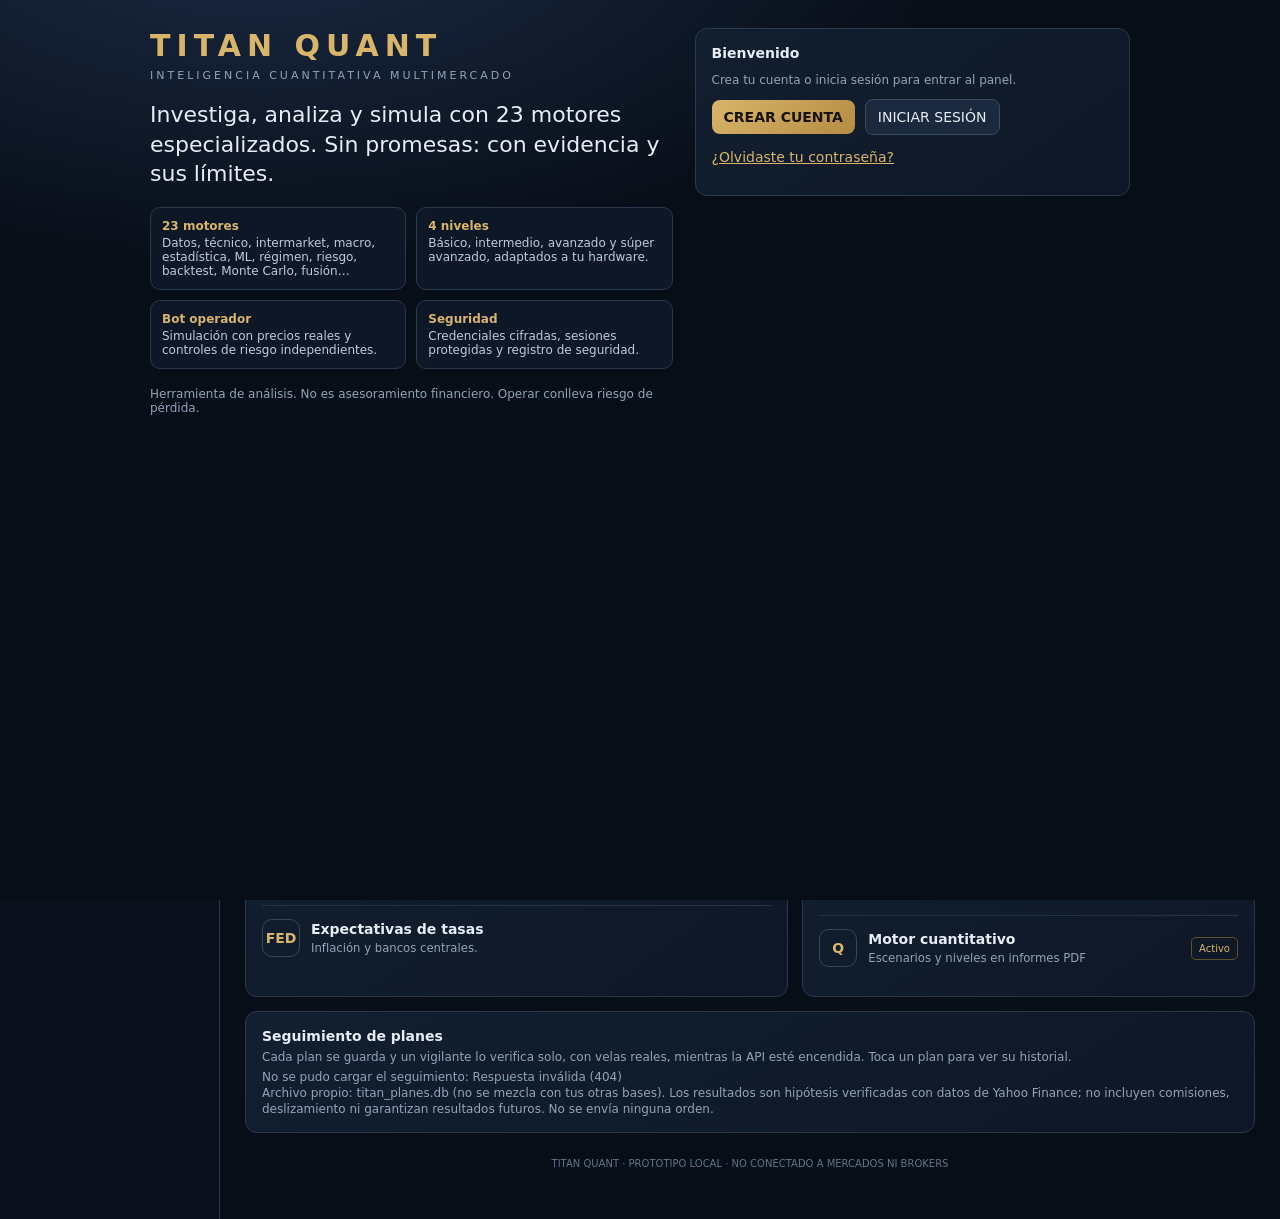
==== TITAN_QUANT/web/index.html @ 73c4fa98 "Linea base v7.2.1 sin modificar" ====
<!doctype html><html lang="es"><head><meta charset="utf-8"><meta name="viewport" content="width=device-width,initial-scale=1"><title>TITAN QUANT</title><link rel="stylesheet" href="tq.css"><script src="tq_auth.js"></script>
<style>
:root{--bg:#080e18;--p:#111d2d;--line:#29394e;--txt:#e8edf5;--muted:#94a3b8;--gold:#d8b56a;--green:#59c49a}*{box-sizing:border-box}body{margin:0;background:var(--bg);color:var(--txt);font:14px system-ui,Arial}.app{display:grid;grid-template-columns:220px 1fr;min-height:100vh}.side{padding:20px 14px;background:#0a111d;border-right:1px solid var(--line)}.brand{font-size:16px;font-weight:800;letter-spacing:2px;color:var(--gold);padding:12px 8px 25px}.nav button{width:100%;text-align:left;padding:11px;margin:3px 0;border-radius:8px;border:1px solid transparent;background:none;color:var(--muted);cursor:pointer}.nav button.active,.nav button:hover{background:#19273a;border-color:#35455a;color:var(--gold)}.top{height:62px;border-bottom:1px solid var(--line);display:flex;align-items:center;justify-content:space-between;padding:0 24px;gap:10px}.muted{color:var(--muted);font-size:12px}.pill{color:var(--gold);border:1px solid #62502e;padding:6px 8px;border-radius:6px;font-size:10px}.content{padding:25px;max-width:1300px;width:100%;margin:auto}.view{display:none}.view.active{display:block}.head{margin-bottom:20px}.eyebrow{color:var(--gold);font-size:10px;letter-spacing:2px;text-transform:uppercase}.head h1{font-size:27px;margin:6px 0}.grid{display:grid;gap:14px}.four{grid-template-columns:repeat(4,1fr)}.two{grid-template-columns:1.2fr 1fr}.card{background:linear-gradient(145deg,#121f30,#0e1725);border:1px solid var(--line);border-radius:12px;padding:16px;min-width:0}.card small{color:var(--muted)}.big{font-size:24px;font-weight:750;margin:9px 0}.up{color:var(--green)}.row{display:flex;align-items:center;gap:11px;padding:13px 0;border-bottom:1px solid #243348}.row:last-child{border:0}.icon{width:38px;height:38px;border:1px solid #35475f;border-radius:10px;display:grid;place-items:center;color:var(--gold);font-weight:800;flex-shrink:0}.grow{flex:1;min-width:0}.grow b{display:block}.grow small{display:block;margin-top:4px}.btn,select,input,textarea{font:inherit;border-radius:8px}.btn{background:#1a293d;color:var(--txt);border:1px solid #394b62;padding:9px 12px;cursor:pointer}.primary{background:linear-gradient(135deg,#d8b56a,#b48c43);color:#17130a;border:0;font-weight:750}.field{display:block;width:100%;padding:11px;background:#0a1421;color:var(--txt);border:1px solid #33445a;margin-top:7px}.formrow{margin:0 0 14px}.label{display:block;color:#c0cada;font-size:12px}.hint,.result{background:#0a1421;border:1px solid #394052;padding:12px;border-radius:9px;color:#b6c2d2;margin-top:14px;font-size:12px;overflow-wrap:anywhere}.result{white-space:pre-wrap}.tag{font-size:10px;color:var(--gold);border:1px solid #62502e;padding:5px 7px;border-radius:5px}.chart{width:100%;height:210px}.mobile{display:none;background:#101d2c;color:white;border:1px solid var(--line);padding:8px;max-width:135px}.footer{text-align:center;color:#63738a;font-size:10px;padding:25px 0}
@media(max-width:850px){.four{grid-template-columns:repeat(2,1fr)}.two{grid-template-columns:1fr}.content{padding:20px 15px}}
@media(max-width:620px){.app{display:block}.side{display:none}.top{padding:0 9px;height:58px;gap:6px}.mobile{display:block;min-width:0;flex:1;font-size:11px}.top .pill{display:none}.content{padding:18px 11px}.head h1{font-size:23px}.card{padding:13px}.big{font-size:20px}.btn{font-size:12px;padding:9px}.chart{height:180px}}
</style></head><body><div class="app"><aside class="side"><div class="brand">◈ TITAN QUANT<br><small style="letter-spacing:1px;font-weight:400">INTELLIGENCE SYSTEM</small></div><nav class="nav">
<button class="active" data-view="dashboard">▦ Panel general</button><button data-view="lab">⚗ Laboratorio de Aprendizaje</button><button data-view="analysis">◈ Análisis y escenarios</button><button data-view="alerts">♧ Alertas</button><button data-view="history">◷ Historial</button><div class="muted" style="padding:17px 10px 6px">SISTEMA</div><button data-view="brokers">▣ Brokers compatibles</button><button data-view="operator">⇄ Bot operador</button><button data-view="account">◎ Mi cuenta</button><button data-view="settings">⚙ Configuración</button></nav><div class="hint"><b style="color:var(--gold)">MODO DEMOSTRACIÓN</b><br>Datos ilustrativos. Sin operaciones reales.</div></aside>
<main><header class="top"><div class="muted">TITAN QUANT / <b id="crumb" style="color:white">Panel general</b></div><select class="mobile" id="mobileNav" aria-label="Secciones"><option value="dashboard">Panel general</option><option value="lab">Laboratorio de Aprendizaje</option><option value="analysis">Análisis</option><option value="alerts">Alertas</option><option value="history">Historial</option><option value="brokers">Brokers</option><option value="operator">Bot operador</option><option value="account">Mi cuenta</option><option value="settings">Configuración</option></select><span class="pill">MODO DEMOSTRACIÓN</span></header><div class="content">
<section class="view active" id="view-dashboard"><div class="head"><div class="eyebrow">Visión general del mercado</div><h1>Panel de inteligencia</h1><div class="muted">Noticias, análisis técnico y evaluación cuantitativa en un solo espacio.</div><button class="btn primary" onclick="go('analysis')" style="margin-top:13px">＋ Nuevo análisis</button></div><div class="grid four" style="margin-bottom:14px"><div class="card"><small>Activo seleccionado</small><div class="big">XAU/USD</div><small>Oro · referencia visual</small></div><div class="card"><small>Precio de referencia</small><div class="big">$2,384.60</div><small class="up">+0.42% · ficticio</small></div><div class="card"><small>Sesgo técnico</small><div class="big up">Alcista</div><small>Ejemplo, no señal</small></div><div class="card"><small>Confianza del modelo</small><div class="big">72/100</div><small>Valor demostrativo</small></div></div><div class="grid two"><div class="card"><b>Estructura del precio</b><p class="muted">Gráfico ilustrativo · sin cotizaciones en vivo</p><svg class="chart" viewBox="0 0 600 210" preserveAspectRatio="none"><g stroke="#26364a"><path d="M0 35H600M0 80H600M0 125H600M0 170H600"/></g><path d="M0 170 35 155 65 169 95 126 130 140 165 112 195 128 230 85 265 100 300 70 330 87 370 56 405 75 445 43 480 62 520 31 560 48 600 20" fill="none" stroke="#d8b56a" stroke-width="3"/></svg><small>Gráfica de demostración; no representa el precio actual.</small></div><div class="card"><b>Niveles técnicos ilustrativos</b><div class="row"><div class="grow"><small>Resistencia R2</small><div class="big">$2,410.00</div></div></div><div class="row"><div class="grow"><small>Resistencia R1</small><div class="big">$2,398.00</div></div></div><div class="row"><div class="grow"><small>Soporte S1</small><div class="big">$2,366.00</div></div></div></div></div><div class="grid two" style="margin-top:14px"><div class="card"><b>Factores que vigilar</b><div class="row"><div class="icon">USD</div><div class="grow"><b>Índice del dólar</b><small>Puede influir en el oro.</small></div></div><div class="row"><div class="icon">FED</div><div class="grow"><b>Expectativas de tasas</b><small>Inflación y bancos centrales.</small></div></div></div><div class="card"><b>Estado de los motores</b><div class="row"><div class="icon">N</div><div class="grow"><b>Noticias</b><small>Conector pendiente</small></div><span class="tag">Pendiente</span></div><div class="row"><div class="icon">Q</div><div class="grow"><b>Motor cuantitativo</b><small>Integración pendiente</small></div><span class="tag">Pendiente</span></div></div></div></section>
<section class="view" id="view-markets"><div class="head"><div class="eyebrow">Instrumentos</div><h1>Mercados</h1><div class="muted">Precios ilustrativos, no en vivo.</div></div><div class="grid two"><div class="card"><b>Lista de seguimiento</b><div class="row"><div class="icon">Au</div><div class="grow"><b>Oro · XAU/USD</b><small>Metales</small></div><b>$2,384.60</b></div><div class="row"><div class="icon">€</div><div class="grow"><b>EUR/USD</b><small>Forex</small></div><b>1.08420</b></div><div class="row"><div class="icon">₿</div><div class="grow"><b>BTC/USD</b><small>Cripto</small></div><b>$67,420</b></div></div><div class="card"><b>Preparar análisis</b><div class="formrow"><label class="label">Activo</label><select class="field" id="marketAsset"><option>XAU/USD · Oro</option><option>EUR/USD</option><option>GBP/USD</option><option>BTC/USD</option></select></div><div class="formrow"><label class="label">Temporalidad</label><select class="field" id="marketTF"><option>15 minutos</option><option>1 hora</option><option>4 horas</option><option>Diario</option></select></div><button class="btn primary" onclick="prep('market')">Preparar análisis</button><div class="result" id="marketResult">Solicitud de demostración.</div></div></div></section>
<section class="view" id="view-lab"><div class="head"><div class="eyebrow">Inteligencia autónoma y operativa</div><h1>Laboratorio de Aprendizaje</h1><div class="muted" id="lbAviso">Cargando…</div></div><div id="lbRoot"></div></section>
<section class="view" id="view-analysis"><div class="head"><div class="eyebrow">Inteligencia de mercado</div><h1>Análisis y escenarios</h1><div class="muted">Futuro módulo: noticias + técnico + contexto macro + evaluación cuantitativa.</div></div><div class="grid two"><div class="card"><b>Solicitar análisis</b><div class="formrow" style="margin-top:16px"><label class="label">Activo</label><select class="field" id="analysisAsset"><option>XAU/USD · Oro</option><option>EUR/USD</option><option>GBP/USD</option><option>BTC/USD</option></select></div><div class="formrow"><label class="label">Pregunta o enfoque</label><textarea class="field" id="analysisQuestion" rows="4" placeholder="¿Qué factores pueden explicar la caída del oro?"></textarea></div><button class="btn primary" onclick="prep('analysis')">Preparar solicitud</button><div class="result" id="analysisResult">No consulta noticias ni precios reales.</div></div><div class="card"><b>Marco de evaluación</b><div class="row"><div class="icon">01</div><div class="grow"><b>Contexto fundamental</b><small>Noticias, eventos y fuentes fechadas.</small></div></div><div class="row"><div class="icon">02</div><div class="grow"><b>Estructura técnica</b><small>Tendencia, volatilidad y niveles calculados.</small></div></div><div class="row"><div class="icon">03</div><div class="grow"><b>Confirmación cuantitativa</b><small>Reglas y backtests validados.</small></div></div></div></div></section>
<section class="view" id="view-alerts"><div class="head"><div class="eyebrow">Supervisión</div><h1>Alertas</h1><div class="muted">Vista de ejemplo para alertas de mercado y eventos.</div></div><div class="card">El conector de alertas todavía no está configurado.</div></section>
<section class="view" id="view-history"><div class="head"><div class="eyebrow">Registro</div><h1>Historial</h1><div class="muted">No se guardan datos todavía.</div></div><div class="card">Aquí se mostrarán las solicitudes y resultados guardados en la base de datos.</div></section>
<section class="view" id="view-brokers"><div class="head"><div class="eyebrow">Conexiones externas</div><h1>Brokers compatibles</h1><div class="muted">Catálogo inicial; la compatibilidad depende de API, región, cuenta y permisos.</div></div><div class="grid four" style="margin-bottom:14px"><div class="card"><small>Opciones de ejemplo</small><div class="big">3</div><small>Por verificar</small></div><div class="card"><small>Cuentas conectadas</small><div class="big">0</div><small>Sin conexiones activas</small></div><div class="card"><small>Entorno sugerido</small><div class="big">Demo</div><small>Antes de operar en real</small></div><div class="card"><small>Estado</small><div class="big">Pendiente</div><small>Sin API conectada</small></div></div><div class="grid two"><div class="card"><b>Selecciona un broker</b><div class="row"><div class="icon">IB</div><div class="grow"><b>Interactive Brokers</b><small>API oficial; requisitos por verificar.</small></div><button class="btn broker" data-broker="Interactive Brokers">Conectar</button></div><div class="row"><div class="icon">O</div><div class="grow"><b>OANDA</b><small>API disponible en mercados admitidos.</small></div><button class="btn broker" data-broker="OANDA">Conectar</button></div><div class="row"><div class="icon">MT5</div><div class="grow"><b>MetaTrader 5</b><small>Depende del broker y del método autorizado.</small></div><button class="btn broker" data-broker="MetaTrader 5">Conectar</button></div><div class="result" id="brokerResult">Selecciona un broker para ver el mensaje de demostración.</div></div><div class="card"><b>Seguridad de conexión</b><div class="row"><div class="icon">✓</div><div class="grow"><b>Autorización oficial</b><small>Usar API oficial y permisos mínimos.</small></div></div><div class="row"><div class="icon">⌑</div><div class="grow"><b>Credenciales protegidas</b><small>No guardar claves en HTML o navegador.</small></div></div><div class="row"><div class="icon">Ⅱ</div><div class="grow"><b>Demo y real separados</b><small>Verificar entorno y límites de riesgo.</small></div></div><div class="hint">Los nombres son ejemplos, no una garantía de compatibilidad para tu cuenta.</div></div></div></section>
<section class="view" id="view-operator"><div class="head"><div class="eyebrow">Coordinación de inteligencia</div><h1>Bot operador</h1><div class="muted">Prepara una solicitud para que el bot cuantitativo compare el análisis con sus reglas, datos y backtests.</div></div><div class="grid two"><div class="card"><b>Preparar solicitud</b><div class="formrow" style="margin-top:16px"><label class="label">Activo</label><select class="field" id="operatorAsset"><option>XAU/USD · Oro</option><option>EUR/USD</option><option>GBP/USD</option><option>BTC/USD</option><option>S&amp;P 500</option></select></div><div class="formrow"><label class="label">Entorno objetivo</label><select class="field" id="operatorMode"><option>Solo análisis</option><option>Cuenta demo (integración futura)</option><option>Cuenta real (deshabilitada)</option></select></div><div class="formrow"><label class="label">Contexto adicional</label><textarea class="field" id="operatorNotes" rows="4" placeholder="Compara las noticias con la tendencia de 1 hora…"></textarea></div><button class="btn primary" id="sendToOperator">Enviar análisis al bot operador</button><div class="muted" style="margin-top:10px">Solo prepara una solicitud local; no llega al bot real.</div></div><div class="card"><b>Proceso de evaluación previsto</b><div class="row"><div class="icon">1</div><div class="grow"><b>Recibir el análisis</b><small>Noticias, niveles, temporalidad y fuentes.</small></div><span class="tag">Pendiente</span></div><div class="row"><div class="icon">2</div><div class="grow"><b>Comparar con el modelo</b><small>Señales propias, backtests y riesgo.</small></div><span class="tag">Pendiente</span></div><div class="row"><div class="icon">3</div><div class="grow"><b>Registrar conclusión</b><small>Aceptar, rechazar o esperar confirmación.</small></div><span class="tag">Pendiente</span></div><div class="result" id="operatorResult">Todavía no se ha preparado una solicitud. Bot real sin conexión.</div></div></div></section>
<section class="view" id="view-account"><div class="head"><div class="eyebrow">Acceso de usuarios</div><h1>Mi cuenta</h1><div class="muted">Pantalla visual para registro e inicio de sesión. Requiere servidor para funcionar de verdad.</div></div><div class="grid two"><div class="card"><b>Iniciar sesión</b><div class="formrow" style="margin-top:16px"><label class="label">Correo electrónico</label><input class="field" type="email" autocomplete="email" placeholder="tu@correo.com"></div><div class="formrow"><label class="label">Contraseña</label><input class="field" type="password" autocomplete="current-password" placeholder="Contraseña"></div><button class="btn primary account" data-action="iniciar sesión">Iniciar sesión</button></div><div class="card"><b>Crear cuenta</b><div class="formrow" style="margin-top:16px"><label class="label">Nombre visible</label><input class="field" placeholder="Tu nombre visible"></div><div class="formrow"><label class="label">Correo electrónico</label><input class="field" type="email" autocomplete="email" placeholder="tu@correo.com"></div><div class="formrow"><label class="label">Crear contraseña</label><input class="field" type="password" autocomplete="new-password" placeholder="Mínimo 12 caracteres recomendado"></div><button class="btn primary account" data-action="crear cuenta">Crear cuenta</button></div></div><div class="hint">Demostración: los formularios no guardan ni envían datos. En producción se requiere autenticación segura, verificación de correo y aislamiento de datos por usuario.</div></section>
<section class="view" id="view-settings"><div class="head"><div class="eyebrow">Preferencias</div><h1>Configuración</h1></div><div class="card"><label class="label">Mercado preferido</label><select class="field"><option>Forex y oro</option><option>Criptomonedas</option><option>Índices y acciones</option><option>Todos los mercados</option></select><div class="hint">Preferencias visuales; todavía no se guardan en una cuenta.</div></div></section>
<div class="footer">TITAN QUANT · PROTOTIPO LOCAL · NO CONECTADO A MERCADOS NI BROKERS</div></div></main></div>
<script>
const labels={dashboard:'Panel general',markets:'Mercados',lab:'Laboratorio de Aprendizaje',analysis:'Análisis y escenarios',alerts:'Alertas',history:'Historial',brokers:'Brokers compatibles',operator:'Bot operador',account:'Mi cuenta',settings:'Configuración'};
function go(n){document.querySelectorAll('.view').forEach(v=>v.classList.toggle('active',v.id==='view-'+n));document.querySelectorAll('[data-view]').forEach(b=>b.classList.toggle('active',b.dataset.view===n));document.getElementById('crumb').textContent=labels[n]||n;document.getElementById('mobileNav').value=n;window.scrollTo(0,0)}
document.querySelectorAll('[data-view]').forEach(b=>b.onclick=()=>go(b.dataset.view));document.getElementById('mobileNav').onchange=e=>go(e.target.value);
document.querySelectorAll('.broker').forEach(b=>b.onclick=()=>document.getElementById('brokerResult').textContent=b.dataset.broker+': selección de demostración. No se inició sesión ni se conectó una cuenta. La integración real requiere verificar API, permisos y disponibilidad regional.');
document.getElementById('sendToOperator').onclick=()=>{let a=document.getElementById('operatorAsset').value,m=document.getElementById('operatorMode').value,n=document.getElementById('operatorNotes').value.trim();document.getElementById('operatorResult').textContent='SOLICITUD PREPARADA\\nActivo: '+a+'\\nEntorno: '+m+'\\nContexto: '+(n||'Sin contexto adicional')+'\\n\\nSolo está en esta pantalla. No se transmitió al bot ni se ejecutó ninguna operación.'};
document.querySelectorAll('.account').forEach(b=>b.onclick=()=>alert('Demostración: '+b.dataset.action+'. No se guardaron ni enviaron datos.'));
function prep(w){let a=w==='analysis'?document.getElementById('analysisAsset').value:document.getElementById('marketAsset').value;let q=w==='analysis'?document.getElementById('analysisQuestion').value:document.getElementById('marketTF').value;document.getElementById(w==='analysis'?'analysisResult':'marketResult').textContent='SOLICITUD PREPARADA\\nActivo: '+a+'\\nEnfoque: '+(q||'Análisis general')+'\\n\\nNo se consultaron noticias, cotizaciones ni modelos reales.'}
</script>
<script>
/* TITAN_QUANT_API_INTEGRATION_V1 */
(function () {
    const API = "";

    async function consultarAPI(ruta, opciones) {
        const respuesta = await fetch(API + ruta, opciones || {});
        const datos = await respuesta.json();

        if (!respuesta.ok || datos.ok === false) {
            throw new Error(datos.error || "Error de comunicación con TITAN.");
        }

        return datos;
    }

    function mostrar(id, contenido) {
        const elemento = document.getElementById(id);
        if (elemento) elemento.textContent = contenido;
    }

    function valorSeguro(valor) {
        if (valor === null || valor === undefined || valor === "") {
            return "No disponible";
        }
        if (typeof valor === "object") {
            return JSON.stringify(valor, null, 2);
        }
        return String(valor);
    }

    async function ejecutarAnalisis(tipo) {
        const esAnalisis = tipo === "analysis";
        const simbolo = document.getElementById(
            esAnalisis ? "analysisAsset" : "marketAsset"
        ).value;

        const destino = esAnalisis ? "analysisResult" : "marketResult";

        mostrar(destino, "Consultando el motor TITAN. Espera...");

        try {
            const datos = await consultarAPI("/api/analyze", {
                method: "POST",
                headers: {"Content-Type": "application/json"},
                body: JSON.stringify({simbolo: simbolo})
            });

            const r = datos.resultado;

            const lineas = [
                "ANÁLISIS DEL MOTOR TITAN",
                "Activo: " + valorSeguro(r.simbolo_solicitado),
                "Temporalidad del motor: " + valorSeguro(r.temporalidad_motor),
                "Precio: " + valorSeguro(r.precio),
                "RSI: " + valorSeguro(r.rsi),
                "EMA 20: " + valorSeguro(r.ema20),
                "EMA 50: " + valorSeguro(r.ema50),
                "MACD: " + valorSeguro(r.macd),
                "Puntuación técnica: " + valorSeguro(r.punt_t),
                "Puntuación noticias: " + valorSeguro(r.punt_n),
                "Puntuación total: " + valorSeguro(r.total),
                "Dirección: " + valorSeguro(r.direccion),
                "Confianza: " + valorSeguro(r.confianza),
                "ATR: " + valorSeguro(r.atr),
                "Soporte: " + valorSeguro(r.soporte),
                "Resistencia: " + valorSeguro(r.resistencia),
                "Ventana: " + valorSeguro(r.ventana),
                "",
                "NOTAS:",
                valorSeguro(r.notas),
                "",
                "NOTICIAS:",
                valorSeguro(r.noticias),
                "",
                "Aviso: análisis informativo. No ejecuta operaciones.",
                "Este análisis no se guardó en la base de datos."
            ];

            if (r.error) {
                lineas.push("", "Aviso del motor: " + valorSeguro(r.error));
            }

            mostrar(destino, lineas.join("\n"));

        } catch (error) {
            mostrar(
                destino,
                "ERROR AL CONSULTAR TITAN\n" + error.message +
                "\n\nComprueba que el servidor siga activo."
            );
        }
    }

    // Sustituye la función de demostración original por una
    // conexión real con la API, conservando los botones existentes.
    window.prep = function (tipo) {
        ejecutarAnalisis(tipo);
    };

    // Comprobar conexión sin iniciar análisis ni consultas de mercado.
    consultarAPI("/api/health")
        .then(function (datos) {
            console.log("TITAN API conectada:", datos);
        })
        .catch(function (error) {
            console.warn("TITAN API no disponible:", error.message);
        });

})();
</script>

<script>
/* TITAN_QUANT_REPORT_V1 */
(function () {
  const $ = id => document.getElementById(id);
  const esc = s => String(s == null ? '' : s).replace(/[&<>"']/g, c => ({'&':'&amp;','<':'&lt;','>':'&gt;','"':'&quot;',"'":'&#39;'}[c]));
  const NA = v => (v === null || v === undefined || v === '') ? 'No disponible' : (typeof v === 'object' ? JSON.stringify(v) : String(v));

  async function api(ruta, op) {
    const r = await fetch(ruta, op || {});
    let d;
    try { d = await r.json(); } catch (e) { throw new Error('Respuesta inválida del servidor (' + r.status + ').'); }
    if (!r.ok || d.ok === false) throw new Error(d.error || 'Error de comunicación con TITAN.');
    return d;
  }
  const post = (ruta, cuerpo) => api(ruta, {method: 'POST', headers: {'Content-Type': 'application/json'}, body: JSON.stringify(cuerpo)});

  const st = document.createElement('style');
  st.textContent = '.tq-table{width:100%;border-collapse:collapse;font-size:12px}.tq-table th,.tq-table td{text-align:left;padding:7px 6px;border-bottom:1px solid #243348;vertical-align:top}.tq-table th{color:var(--gold);font-weight:600}.tq-scroll{overflow-x:auto}.tq-actions{display:flex;gap:8px;flex-wrap:wrap;margin:12px 0}' +
    '@media print{body *{visibility:hidden!important}#titanReportPanel,#titanReportPanel *{visibility:visible!important}#titanReportPanel{position:absolute;left:0;top:0;width:100%;padding:12px}#titanReportPanel,#titanReportPanel *{color:#000!important;background:#fff!important;border-color:#999!important}.no-print{display:none!important}}';
  document.head.appendChild(st);

  const st2 = document.createElement('style');
  st2.textContent = '.tq-blk{border-left:4px solid;padding:10px 12px;margin:8px 0;border-radius:6px;font-size:13px;line-height:1.5}.tq-blk b{display:block;margin-bottom:3px}' +
    '.tq-t-pos{background:rgba(89,196,154,.14);border-color:#59c49a}.tq-t-pos b{color:#59c49a}.tq-t-neg{background:rgba(239,91,91,.14);border-color:#ef5b5b}.tq-t-neg b{color:#ef5b5b}.tq-t-neu{background:rgba(148,163,184,.12);border-color:#94a3b8}.tq-t-neu b{color:#c0cada}' +
    '.tq-c-pos{color:#59c49a}.tq-c-neg{color:#ef5b5b}.tq-c-neu{color:#94a3b8}.tq-news{border-left:4px solid;border-radius:6px;margin:8px 0;padding:8px 12px}.tq-news summary{cursor:pointer;font-size:13px;line-height:1.4}.tq-badge{font-size:10px;font-weight:800;letter-spacing:.5px;margin-right:4px}' +
    '.tq-nbody{font-size:13px;line-height:1.5;margin-top:8px;padding-top:8px;border-top:1px solid #29394e}.tq-nbody div{margin:4px 0}' +
    '#titanReportPanel.tq-full{position:fixed;inset:0;z-index:9999;background:#080e18;overflow:auto;padding:14px;-webkit-overflow-scrolling:touch}#titanReportPanel.tq-full .tq-tools{position:sticky;top:0;background:#080e18;padding:8px 0;z-index:2;border-bottom:1px solid #29394e}' +
    '@media print{#titanReportPanel .tq-t-pos{background:#e3f4e8!important;border-left:4px solid #1a8a46!important}#titanReportPanel .tq-t-neg{background:#fbe3e3!important;border-left:4px solid #c0392b!important}#titanReportPanel .tq-t-neu{background:#eceff3!important;border-left:4px solid #7b8794!important}' +
    '#titanReportPanel .tq-c-pos,#titanReportPanel .tq-t-pos b{color:#1a8a46!important}#titanReportPanel .tq-c-neg,#titanReportPanel .tq-t-neg b{color:#c0392b!important}#titanReportPanel.tq-full{position:absolute!important;overflow:visible!important}*{-webkit-print-color-adjust:exact;print-color-adjust:exact}}';
  document.head.appendChild(st2);


  // ---- 1. Selectores con símbolos reales del catálogo
  async function cargarActivos() {
    try {
      const d = await api('/api/assets');
      ['analysisAsset', 'marketAsset', 'operatorAsset'].forEach(id => {
        const s = $(id); if (!s) return;
        s.innerHTML = '';
        const grupos = {};
        d.activos.forEach(a => {
          if (!grupos[a.categoria]) { grupos[a.categoria] = document.createElement('optgroup'); grupos[a.categoria].label = a.categoria; s.appendChild(grupos[a.categoria]); }
          const o = document.createElement('option'); o.value = a.simbolo; o.textContent = a.nombre + ' · ' + a.simbolo;
          grupos[a.categoria].appendChild(o);
        });
        if (s.querySelector('option[value="GC=F"]')) s.value = 'GC=F';
      });
    } catch (e) { console.warn('No se pudo cargar el catálogo:', e.message); }
  }

  // ---- 2. Análisis (Mercados y Análisis)
  function lineasAnalisis(r) {
    const L = ['ANÁLISIS DEL MOTOR TITAN', 'Activo: ' + NA(r.simbolo_solicitado), 'Temporalidad del motor: ' + NA(r.temporalidad_motor),
      'Precio: ' + NA(r.precio), 'RSI: ' + NA(r.rsi), 'EMA 20: ' + NA(r.ema20), 'EMA 50: ' + NA(r.ema50), 'MACD: ' + NA(r.macd),
      'Puntuación técnica: ' + NA(r.punt_t), 'Puntuación noticias: ' + NA(r.punt_n), 'Puntuación total: ' + NA(r.total),
      'Dirección: ' + NA(r.direccion), 'Confianza: ' + NA(r.confianza), 'ATR: ' + NA(r.atr),
      'Soporte: ' + NA(r.soporte), 'Resistencia: ' + NA(r.resistencia), 'Ventana: ' + NA(r.ventana)];
    if (Array.isArray(r.notas) && r.notas.length) L.push('', 'NOTAS:', r.notas.join('\n'));
    if (Array.isArray(r.noticias) && r.noticias.length) {
      L.push('', 'NOTICIAS:');
      r.noticias.forEach(n => L.push('• ' + NA(n.titulo) + ' (' + NA(n.fuente) + ', impacto ' + NA(n.impacto) + ')'));
    }
    if (r.error) L.push('', 'Aviso del motor: ' + NA(r.error));
    L.push('', 'Aviso: análisis informativo. No ejecuta operaciones.', 'Este análisis no se guardó en la base de datos.');
    return L;
  }
  async function ejecutar(tipo) {
    const esA = tipo === 'analysis';
    const sim = $(esA ? 'analysisAsset' : 'marketAsset').value;
    const destino = $(esA ? 'analysisResult' : 'marketResult');
    destino.textContent = 'Consultando el motor TITAN. Espera...';
    try {
      const d = await post('/api/analyze', {simbolo: sim});
      let L = lineasAnalisis(d.resultado);
      if (esA) { const q = ($('analysisQuestion').value || '').trim(); if (q) L.splice(1, 0, 'Tu enfoque: ' + q + ' (el motor usa su método fijo; la pregunta no cambia el cálculo)'); }
      else L.splice(1, 0, 'Temporalidad elegida: ' + $('marketTF').value + ' (el motor analiza en 60 min)');
      destino.textContent = L.join('\n');
    } catch (e) { destino.textContent = 'ERROR AL CONSULTAR TITAN\n' + e.message + '\n\nComprueba que el servidor siga activo.'; }
  }
  window.prep = ejecutar;

  // ---- 3. Informe PDF en panel
  let ultimo = null;
  function construirPanelInforme() {
    const vista = $('view-analysis'); if (!vista || $('titanReportCard')) return;
    const c = document.createElement('div');
    c.className = 'card'; c.id = 'titanReportCard'; c.style.marginTop = '14px';
    let horas = '<option value="N">Próxima hora</option>';
    for (let h = 0; h < 24; h++) horas += '<option value="' + h + '">' + String(h).padStart(2, '0') + ':00</option>';
    c.innerHTML = '<b>Informe PDF</b><div class="muted" style="margin:6px 0 12px">Se genera solo al pulsar el botón, con el activo elegido arriba. No escribe en las bases de datos ni opera.</div>' +
      '<label class="label">Hora objetivo</label><select class="field" id="reportHour">' + horas + '</select>' +
      '<div class="tq-actions"><button class="btn primary" id="reportGo">Generar informe PDF</button></div>' +
      '<div class="result" id="reportStatus">Aún no se ha generado ningún informe.</div>' +
      '<div id="titanReportPanel" style="display:none"></div>';
    vista.appendChild(c);
    $('reportGo').onclick = generarInforme;
  }
  async function generarInforme() {
    const sim = $('analysisAsset').value, h = $('reportHour').value;
    const btn = $('reportGo'), est = $('reportStatus'), panel = $('titanReportPanel');
    btn.disabled = true; panel.style.display = 'none';
    est.textContent = 'Generando el informe (puede tardar 1 o 2 minutos)...';
    try {
      const d = await post('/api/report', {simbolo: sim, hora: h});
      ultimo = d; pintarInforme(d); est.textContent = 'Informe listo. Revisa el panel de abajo.';
    } catch (e) { est.textContent = 'ERROR AL GENERAR EL INFORME\n' + e.message; }
    btn.disabled = false;
  }
  function tabla(cab, filas) {
    return '<div class="tq-scroll"><table class="tq-table"><thead><tr>' + cab.map(x => '<th>' + esc(x) + '</th>').join('') + '</tr></thead><tbody>' +
      filas.map(f => '<tr>' + f.map(x => '<td>' + esc(x) + '</td>').join('') + '</tr>').join('') + '</tbody></table></div>';
  }
  const TONO = {pos: 'tq-t-pos', neg: 'tq-t-neg', neu: 'tq-t-neu'}, CT = {pos: 'tq-c-pos', neg: 'tq-c-neg', neu: 'tq-c-neu'};
  const bloqueT = (titulo, texto, tono) => '<div class="tq-blk ' + (TONO[tono] || TONO.neu) + '"><b>' + esc(titulo) + '</b><div style="white-space:pre-wrap">' + esc(texto) + '</div></div>';
  function pintarNoticia(x) {
    const t = x.impacto > 0 ? 'pos' : x.impacto < 0 ? 'neg' : 'neu';
    return '<details class="tq-news ' + TONO[t] + '"><summary><span class="tq-badge ' + CT[t] + '">' + esc(x.clase.toUpperCase()) + '</span> ' + esc(x.titulo) +
      '<br><small class="muted">' + esc(x.fuente) + ' · hace ' + esc(x.edad_h) + ' h</small></summary><div class="tq-nbody">' +
      '<div><b>Titular completo:</b> ' + esc(x.titulo) + '</div>' +
      '<div><b>Fuente:</b> ' + esc(x.fuente || 'sin dato') + ' · <b>Publicada:</b> ' + esc(x.fecha) + ' (hace ' + esc(x.edad_h) + ' h)</div>' +
      '<div><b>Clasificación:</b> ' + esc(x.clase) + ' · fuerza ' + esc(x.fuerza) + ' de 2' + (x.motivo ? ' · términos detectados: ' + esc(x.motivo) : '') + '</div>' +
      '<div><b>Qué significa para el activo:</b> ' + esc(x.explica) + '</div>' +
      (x.enlace ? '<div class="no-print" style="margin-top:6px"><a href="' + esc(x.enlace) + '" target="_blank" rel="noopener noreferrer" style="color:var(--gold)">Abrir la noticia original ↗</a></div>' : '') +
      '</div></details>';
  }
  function pintarInforme(d) {
    const p = d.panel, panel = $('titanReportPanel');
    let h = '<div class="tq-actions no-print tq-tools"><button class="btn primary" id="reportDl">⬇ Descargar PDF</button><button class="btn" id="reportPrint">🖨 Imprimir</button><button class="btn" id="reportFs">⛶ Pantalla completa</button></div>' +
      '<h2 style="margin:6px 0">TITAN · Hoja de análisis</h2><div class="muted">' + esc(p.activo) + ' (' + esc(p.simbolo) + ') · generado ' + esc(p.generado) + ' (' + esc(p.zona) + ') · hora objetivo ' + esc(p.hora_objetivo) + '</div>' +
      '<h3>Resumen ejecutivo</h3><div class="muted" style="margin-bottom:6px"><span class="tq-c-pos">Verde = a favor del activo</span> · <span class="tq-c-neg">Rojo = en contra</span> · <span class="tq-c-neu">Gris = neutral</span></div>' +
      p.items.map(i => bloqueT(i.titulo, i.texto, i.tono)).join('') +
      '<h3>Cifras clave: qué significa cada valor</h3><div class="tq-scroll"><table class="tq-table" style="min-width:680px"><thead><tr><th>Cifra</th><th>Valor</th><th>Qué significa</th><th>Positivo si…</th><th>Negativo si…</th><th>Lectura hoy</th></tr></thead><tbody>' +
      p.cifras.map(c => '<tr><td><b>' + esc(c.cifra) + '</b></td><td>' + esc(c.valor) + '</td><td>' + esc(c.significado) + '</td><td class="tq-c-pos">' + esc(c.positivo) + '</td><td class="tq-c-neg">' + esc(c.negativo) + '</td><td class="' + CT[c.tono] + '"><b>' + esc(c.lectura) + '</b></td></tr>').join('') +
      '</tbody></table></div>' +
      '<h3>Escenarios en lenguaje técnico</h3><div class="muted" style="margin-bottom:6px">' + esc(p.tecnico.marco) + '</div>' +
      '<b>Estructura y niveles</b>' + p.tecnico.estructura.map(x => bloqueT(x.titulo, x.texto, x.tono)).join('') +
      '<b>Escenarios</b>' + p.tecnico.escenarios.map(x => bloqueT(x.titulo, x.texto, x.tono)).join('') +
      '<b>¿En qué temporalidad debe cumplirse cada condición?</b>' + tabla(['Condición', 'Temporalidad', 'Cuándo se valida'], p.tecnico.condiciones);
    if (p.quant_escenarios && p.quant_escenarios.length)
      h += '<b>Escenarios cuantitativos (entrada provisional, stop y objetivos)</b>' + tabla(['Escenario', 'Estado', 'Nivel', 'Entrada*', 'Stop-loss', 'Objetivos (R/R)', 'Operable'], p.quant_escenarios.map(q => [q.tipo, q.estado, q.nivel, q.entrada, q.stop, q.objetivos, q.operable ? 'sí' : 'no'])) +
        '<div class="muted">*Entrada provisional: se recalcula con el cierre de la vela que confirme el escenario. Informativo; no es una orden.</div>';
    else if (p.quant_error) h += '<div class="hint">Sección cuantitativa no disponible: ' + esc(p.quant_error) + '</div>';
    h += '<h3>Noticias relevantes</h3>';
    if (p.noticias && p.noticias.length) {
      h += '<div class="tq-actions no-print" style="margin:4px 0"><button class="btn" id="newsOpen">Expandir todas</button><button class="btn" id="newsClose">Contraer todas</button></div>' +
        '<div class="muted" style="margin-bottom:6px">Toca un titular para ver todo su detalle y vuelve a tocarlo para contraerlo.</div>' + p.noticias.map(pintarNoticia).join('') +
        '<div class="muted">Las noticias se clasifican por palabras clave. No entienden el contexto completo: abre y lee la noticia original antes de decidir.</div>';
    } else h += '<div class="muted">No hay titulares relevantes en las últimas 48 horas.</div>';
    h += '<div class="hint">' + esc(p.aviso) + '</div>';
    panel.innerHTML = h; panel.style.display = 'block';
    $('reportDl').onclick = descargar;
    $('reportPrint').onclick = () => { panel.querySelectorAll('details').forEach(x => { x.open = true; }); setTimeout(() => window.print(), 50); };
    $('reportFs').onclick = pantalla;
    const o = $('newsOpen'), c = $('newsClose');
    if (o) o.onclick = () => panel.querySelectorAll('details').forEach(x => { x.open = true; });
    if (c) c.onclick = () => panel.querySelectorAll('details').forEach(x => { x.open = false; });
    if (!panel.classList.contains('tq-full')) panel.scrollIntoView({behavior: 'smooth', block: 'start'});
  }
  function pantalla() {
    const panel = $('titanReportPanel'), btn = $('reportFs');
    const on = !panel.classList.contains('tq-full');
    panel.classList.toggle('tq-full', on);
    document.body.style.overflow = on ? 'hidden' : '';
    if (btn) btn.textContent = on ? '⤢ Minimizar' : '⛶ Pantalla completa';
    try { if (on && panel.requestFullscreen) panel.requestFullscreen().catch(() => {}); else if (!on && document.fullscreenElement) document.exitFullscreen(); } catch (e) {}
    if (on) panel.scrollTop = 0;
  }
  document.addEventListener('fullscreenchange', () => {
    const panel = $('titanReportPanel');
    if (!document.fullscreenElement && panel && panel.classList.contains('tq-full')) { panel.classList.remove('tq-full'); document.body.style.overflow = ''; const b = $('reportFs'); if (b) b.textContent = '⛶ Pantalla completa'; }
  });
  function descargar() {
    if (!ultimo) return;
    const bin = atob(ultimo.pdf_base64), bytes = new Uint8Array(bin.length);
    for (let i = 0; i < bin.length; i++) bytes[i] = bin.charCodeAt(i);
    const url = URL.createObjectURL(new Blob([bytes], {type: 'application/pdf'}));
    const a = document.createElement('a'); a.href = url; a.download = ultimo.nombre_pdf;
    document.body.appendChild(a); a.click(); a.remove(); setTimeout(() => URL.revokeObjectURL(url), 4000);
  }

  // ---- 4. Bot operador (solo análisis; no transmite nada)
  function conectarOperador() {
    const b = $('sendToOperator'); if (!b) return;
    b.onclick = async () => {
      const sim = $('operatorAsset').value, modo = $('operatorMode').value, n = ($('operatorNotes').value || '').trim(), out = $('operatorResult');
      if (modo !== 'Solo análisis') { out.textContent = 'Modo "' + modo + '" deshabilitado por seguridad. TITAN no conecta brokers ni ejecuta órdenes. Usa "Solo análisis".'; return; }
      out.textContent = 'Analizando ' + sim + '...';
      try {
        const d = await post('/api/analyze', {simbolo: sim});
        out.textContent = 'SOLO ANÁLISIS · sin operaciones\nContexto: ' + (n || 'Sin contexto adicional') + '\n\n' + lineasAnalisis(d.resultado).join('\n');
      } catch (e) { out.textContent = 'ERROR: ' + e.message; }
    };
  }

  // ---- 5. Historial y Alertas (solo lectura)
  async function cargarHistorial() {
    const card = document.querySelector('#view-history .card'); if (!card) return;
    card.textContent = 'Cargando...';
    try {
      const d = await api('/api/history');
      const s = await api('/api/stats').catch(() => null);
      let h = '';
      if (s) { const e = s.estadisticas; h += '<div class="muted" style="margin-bottom:10px">Registros: ' + esc(e.registros) + ' · aciertos: ' + esc(e.aciertos) + ' · fallos: ' + esc(e.fallos) + ' · pendientes: ' + esc(e.pendientes) + ' · tasa: ' + esc(e.tasa_acierto_pct == null ? 'n/d' : e.tasa_acierto_pct + '%') + '<br>' + esc(e.advertencia) + '</div>'; }
      h += d.historial.length ? tabla(['Fecha', 'Símbolo', 'Precio', 'Dirección', 'Confianza', 'Resultado'], d.historial.map(f => [f.creado_en, f.simbolo, f.precio, f.direccion, f.confianza, f.resultado || 'pendiente'])) : 'Todavía no hay análisis guardados.';
      card.innerHTML = h;
    } catch (e) { card.textContent = 'No se pudo cargar el historial: ' + e.message; }
  }
  async function cargarAlertas() {
    const card = document.querySelector('#view-alerts .card'); if (!card) return;
    card.textContent = 'Cargando...';
    try {
      const d = await api('/api/alerts');
      card.innerHTML = '<div class="muted" style="margin-bottom:10px">Escenarios registrados por el bot (solo lectura). Esta pantalla no envía ni programa alertas.</div>' +
        (d.alertas.length ? tabla(['Fecha', 'Símbolo', 'Tipo', 'Dirección', 'Estado', 'Nivel'], d.alertas.map(f => [f.creado_en, f.simbolo, f.tipo, f.direccion, f.estado, f.nivel])) : 'No hay escenarios registrados todavía.');
    } catch (e) { card.textContent = 'No se pudieron cargar las alertas: ' + e.message; }
  }
  function enlazarNavegacion() {
    const alIr = v => { if (v === 'history') cargarHistorial(); if (v === 'alerts') cargarAlertas(); };
    document.querySelectorAll('[data-view]').forEach(b => b.addEventListener('click', () => alIr(b.dataset.view)));
    const m = $('mobileNav'); if (m) m.addEventListener('change', e => alIr(e.target.value));
  }

  construirPanelInforme(); conectarOperador(); enlazarNavegacion(); cargarActivos();
})();

</script>
<script>
/* TITAN_QUANT_LIVE_V1 */
(function () {
  const $ = id => document.getElementById(id);
  const ALIAS = {'GC=F': 'XAU/USD'};
  const DEFECTO = ['GC=F', 'EURUSD=X', 'BTC-USD'];
  const esc = s => String(s == null ? '' : s).replace(/[&<>"']/g, c => ({'&':'&amp;','<':'&lt;','>':'&gt;','"':'&quot;',"'":'&#39;'}[c]));

  const st = document.createElement('style');
  st.textContent = '.tq-price{font-weight:800;font-size:17px;text-align:right;transition:color .2s}.tq-pct{font-size:12px;text-align:right;margin-top:2px;font-weight:600}.tq-up{color:#59c49a}.tq-dn{color:#ef5b5b}.tq-flat{color:#94a3b8}' +
    '@keyframes tqUp{0%{background:rgba(89,196,154,.55)}100%{background:transparent}}@keyframes tqDn{0%{background:rgba(239,91,91,.55)}100%{background:transparent}}' +
    '.tq-flash-up{animation:tqUp .9s ease-out}.tq-flash-dn{animation:tqDn .9s ease-out}.tq-quote{padding:2px 6px;border-radius:6px;min-width:96px}';
  document.head.appendChild(st);

  // ---- XAU/USD en lugar de GC=F (solo etiquetas; el motor sigue usando el símbolo interno)
  function aliasNodos(raiz) {
    if (!raiz) return;
    const w = document.createTreeWalker(raiz, NodeFilter.SHOW_TEXT);
    let n; while ((n = w.nextNode())) { if (n.nodeValue.indexOf('GC=F') >= 0) n.nodeValue = n.nodeValue.split('GC=F').join('XAU/USD'); }
  }
  ['analysisAsset', 'marketAsset', 'operatorAsset', 'analysisResult', 'marketResult', 'operatorResult', 'titanReportPanel'].forEach(id => {
    const el = $(id); if (!el) return;
    new MutationObserver(() => aliasNodos(el)).observe(el, {childList: true, subtree: true, characterData: true});
    aliasNodos(el);
  });

  // ---- Lista de seguimiento en vivo
  const tarjeta = Array.from(document.querySelectorAll('#view-markets .card')).find(c => c.textContent.indexOf('Lista de seguimiento') >= 0);
  if (!tarjeta) return;
  Array.from(tarjeta.querySelectorAll('.row')).forEach(r => r.remove());
  const cont = document.createElement('div'); cont.id = 'tqWatch'; cont.textContent = 'Cargando precios...'; cont.className = 'muted';
  const pie = document.createElement('div'); pie.className = 'muted'; pie.style.marginTop = '10px';
  pie.textContent = 'Precio verde/rojo según la vela de 1 minuto actual. % = variación frente al cierre anterior. Datos de Yahoo Finance; pueden tener retraso.';
  tarjeta.appendChild(cont); tarjeta.appendChild(pie);

  let simbolos = DEFECTO.slice(), ultimo = {}, ocupado = false;

  async function cargarLista() {
    try {
      const r = await fetch('/api/assets'); const d = await r.json();
      const sel = d.activos.filter(a => a.seleccionado).map(a => a.simbolo);
      const lista = sel.concat(DEFECTO.filter(s => sel.indexOf(s) < 0));
      simbolos = lista.slice(0, 8);
    } catch (e) { /* usa la lista por defecto */ }
  }
  function decimales(p) { return p < 10 ? 5 : p < 1000 ? 3 : 2; }
  function fmt(p) { return Number(p).toLocaleString('en-US', {minimumFractionDigits: decimales(p), maximumFractionDigits: decimales(p)}); }
  function destello(el, clase) { el.classList.remove('tq-flash-up', 'tq-flash-dn'); void el.offsetWidth; el.classList.add(clase); }

  function pintar(q) {
    let fila = document.getElementById('tq-row-' + q.simbolo.replace(/[^A-Za-z0-9]/g, '_'));
    if (!fila) {
      fila = document.createElement('div'); fila.className = 'row'; fila.id = 'tq-row-' + q.simbolo.replace(/[^A-Za-z0-9]/g, '_');
      fila.innerHTML = '<div class="icon"></div><div class="grow"><b></b><small></small></div><div class="tq-quote"><div class="tq-price">…</div><div class="tq-pct"></div></div>';
      cont.appendChild(fila);
    }
    fila.querySelector('.icon').textContent = (q.mostrar || q.simbolo).replace(/[^A-Za-z]/g, '').slice(0, 2).toUpperCase() || '·';
    fila.querySelector('b').textContent = q.mostrar === 'XAU/USD' ? 'Oro · XAU/USD' : q.nombre + ' · ' + q.mostrar;
    fila.querySelector('small').textContent = q.error ? 'Sin datos (' + q.error + ')' : (q.fuente && q.fuente !== q.simbolo ? 'Fuente: ' + q.fuente : 'Fuente: ' + q.simbolo);
    const caja = fila.querySelector('.tq-quote'), pr = fila.querySelector('.tq-price'), pc = fila.querySelector('.tq-pct');
    if (q.error || q.precio == null) { pr.textContent = '—'; pr.className = 'tq-price tq-flat'; pc.textContent = ''; return; }
    const prev = ultimo[q.simbolo];
    pr.textContent = fmt(q.precio);
    pr.className = 'tq-price ' + (q.vela === 'bajista' ? 'tq-dn' : 'tq-up');
    if (q.cambio_pct == null) { pc.textContent = ''; }
    else {
      const c = q.cambio_pct;
      pc.textContent = (c > 0 ? '▲ +' : c < 0 ? '▼ ' : '') + c.toFixed(2) + '%';
      pc.className = 'tq-pct ' + (c > 0 ? 'tq-up' : c < 0 ? 'tq-dn' : 'tq-flat');
    }
    if (prev !== undefined && prev !== q.precio) destello(caja, q.precio > prev ? 'tq-flash-up' : 'tq-flash-dn');
    ultimo[q.simbolo] = q.precio;
  }

  async function actualizar() {
    if (ocupado || document.hidden) return;
    const vista = $('view-markets'); if (!vista || !vista.classList.contains('active')) return;
    ocupado = true;
    try {
      const r = await fetch('/api/quotes?symbols=' + encodeURIComponent(simbolos.join(',')));
      const d = await r.json();
      if (!r.ok || d.ok === false) throw new Error(d.error || 'Error');
      if (cont.className.indexOf('muted') >= 0) { cont.className = ''; cont.textContent = ''; }
      d.cotizaciones.forEach(pintar);
    } catch (e) { if (!Object.keys(ultimo).length) { cont.className = 'muted'; cont.textContent = 'No se pudieron cargar los precios: ' + e.message; } }
    ocupado = false;
  }
  cargarLista().then(actualizar);
  setInterval(actualizar, 3000);
  document.querySelectorAll('[data-view]').forEach(b => b.addEventListener('click', () => setTimeout(actualizar, 50)));
  const m = $('mobileNav'); if (m) m.addEventListener('change', () => setTimeout(actualizar, 50));
})();

</script>
<script>
/* TITAN_QUANT_DASH_V1 */
(function () {
  const $ = id => document.getElementById(id);
  const vista = $('view-dashboard'); if (!vista) return;
  const esc = s => String(s == null ? '' : s).replace(/[&<>"']/g, c => ({'&':'&amp;','<':'&lt;','>':'&gt;','"':'&quot;',"'":'&#39;'}[c]));
  const TFS = [['1m', '1 min'], ['5m', '5 min'], ['15m', '15 min'], ['30m', '30 min'], ['1h', '1 h'], ['4h', '4 h'], ['1d', '1 día'], ['1w', '1 sem'], ['1mo', '1 mes']];
  const ENTRADA = {'XAU/USD': 'GC=F', 'XAUUSD': 'GC=F', 'XAU': 'GC=F', 'ORO': 'GC=F'};
  const DEFECTO = ['GC=F', 'EURUSD=X', 'BTC-USD'];
  const K_SIM = 'tq_dash_sim', K_TF = 'tq_dash_tf', K_LISTA = 'tq_watch_v1', PERIODO = 2000;
  const ALIAS = {'GC=F': 'XAU/USD'};

  const st = document.createElement('style');
  st.textContent = '.tq-chips,.tq-tfs{display:flex;gap:6px;flex-wrap:wrap;margin:10px 0}.tq-chip,.tq-tf{background:#1a293d;color:#c0cada;border:1px solid #394b62;border-radius:999px;padding:5px 11px;font-size:12px;cursor:pointer}' +
    '.tq-chip.on,.tq-tf.on{background:#d8b56a;color:#17130a;border-color:#d8b56a;font-weight:700}.tq-tf{border-radius:7px}.tq-pick{display:flex;gap:8px;flex-wrap:wrap;align-items:center}.tq-pick select,.tq-pick input{flex:1;min-width:120px;margin:0}' +
    '.tq-cprice{display:flex;align-items:baseline;gap:12px;flex-wrap:wrap}.tq-cprice .p{font-size:26px;font-weight:800;padding:0 6px;border-radius:6px}.tq-cprice .c{font-size:14px;font-weight:700}' +
    '.tq-live2{color:#59c49a;font-size:11px;font-weight:700;letter-spacing:1px}.tq-live2 i{display:inline-block;width:8px;height:8px;border-radius:50%;background:#59c49a;margin-right:5px;animation:tqDot2 1s infinite}@keyframes tqDot2{0%,100%{opacity:1}50%{opacity:.15}}' +
    '@keyframes tqUp2{0%{background:rgba(89,196,154,.6)}100%{background:transparent}}@keyframes tqDn2{0%{background:rgba(239,91,91,.6)}100%{background:transparent}}.tq-f-up{animation:tqUp2 .45s ease-out}.tq-f-dn{animation:tqDn2 .45s ease-out}' +
    '.tq-gup{color:#59c49a}.tq-gdn{color:#ef5b5b}.tq-gfl{color:#d8b56a}#tqChartBox{width:100%;margin-top:6px;touch-action:none;cursor:grab}#tqChartBox svg{display:block;width:100%}' +
    '.tq-fs{position:fixed!important;top:0;left:0;right:0;bottom:0;z-index:9998;background:#080e18;margin:0!important;border-radius:0!important;border:0!important;display:flex!important;flex-direction:column;padding:8px 10px!important;overflow:hidden}' +
    '.tq-fs .tq-pick,.tq-fs #tqChFoot{display:none}.tq-fs .tq-chips,.tq-fs .tq-tfs{flex-wrap:nowrap;overflow-x:auto;margin:4px 0;flex:0 0 auto;-webkit-overflow-scrolling:touch}.tq-fs .tq-chip,.tq-fs .tq-tf{flex:0 0 auto}' +
    '.tq-fs #tqChartBox{flex:1 1 auto;min-height:0;overflow-y:auto;overflow-x:hidden;margin-top:2px}.tq-fs .tq-cprice .p{font-size:20px}.tq-fs .tq-bar,.tq-fs #tqToolHint,.tq-fs #tqIndRow{flex:0 0 auto}' +
    '.tq-map{display:grid;grid-template-columns:repeat(6,1fr);gap:8px;margin-top:10px}@media(max-width:620px){.tq-map{grid-template-columns:repeat(3,1fr)}}' +
    '.tq-mc{border:1px solid #29394e;border-radius:10px;padding:9px 6px;text-align:center;background:#0d1826}.tq-mc b{display:block;font-size:12px;color:#c0cada}.tq-mc .a{font-size:20px;font-weight:800;margin:3px 0}.tq-mc small{font-size:11px}' +
    '.tq-wide{grid-column:1/-1}' +
    '.tq-actrow{display:flex;flex-wrap:nowrap;gap:6px;align-items:center;overflow-x:auto;margin-top:10px;padding-bottom:2px;-webkit-overflow-scrolling:touch}.tq-actrow .btn{flex:0 0 auto;white-space:nowrap;padding:7px 11px;font-size:12.5px;margin:0}' +
    '.tq-keyhead{display:flex;align-items:center;gap:10px;flex-wrap:wrap;margin:10px 0 6px}.tq-keyhead .muted{font-size:12px}.tq-keys[hidden]{display:none!important}' +
    '.tq-keys{gap:8px!important;grid-template-columns:repeat(auto-fill,minmax(112px,1fr))!important;margin-bottom:10px}.tq-keys .card{padding:7px 9px!important}.tq-keys .card .big{font-size:15px!important;margin:3px 0!important}.tq-keys .card small{font-size:10px}' +
    '.tq-keys .tq-wide{grid-column:1/-1}.tq-keys .tq-map{gap:6px;margin-top:6px}.tq-keys .tq-mc{padding:6px 4px}.tq-keys .tq-mc b{font-size:11px}.tq-keys .tq-mc .a{font-size:15px;margin:1px 0}.tq-keys .tq-mc small{font-size:10px}';
  document.head.appendChild(st);

  // ---- XAU/USD en lugar de GC=F (solo etiquetas)
  function aliasNodos(raiz) {
    if (!raiz) return;
    const w = document.createTreeWalker(raiz, NodeFilter.SHOW_TEXT);
    let n; while ((n = w.nextNode())) { if (n.nodeValue.indexOf('GC=F') >= 0) n.nodeValue = n.nodeValue.split('GC=F').join('XAU/USD'); }
  }
  ['analysisAsset', 'marketAsset', 'operatorAsset', 'analysisResult', 'marketResult', 'operatorResult', 'titanReportPanel'].forEach(id => {
    const el = $(id); if (!el) return;
    new MutationObserver(() => aliasNodos(el)).observe(el, {childList: true, subtree: true, characterData: true});
    aliasNodos(el);
  });

  const cuatro = vista.querySelector('.grid.four'); if (!cuatro) return;
  const dosA = Array.from(vista.querySelectorAll('.grid.two'));
  if (dosA.length < 2) return;
  const cardChart = dosA[0].children[0], cardNiv = dosA[0].children[1], cardMot = dosA[1].children[1];

  // ---- Textos según lo que realmente son
  document.querySelectorAll('.pill').forEach(p => { if (/DEMOSTRACI/i.test(p.textContent)) p.textContent = 'SOLO ANÁLISIS'; });
  const hint = document.querySelector('.side .hint');
  if (hint) hint.innerHTML = '<b style="color:var(--gold)">SOLO ANÁLISIS</b><br>Cotizaciones en vivo. Sin operaciones reales.';

  // ---- Botón «Analizar activo»: analiza AQUÍ, sin salir del panel
  const btnAn = vista.querySelector('.head .btn');
  const ETQ_BTN = '⚡ Analizar activo';
  if (btnAn) {
    btnAn.removeAttribute('onclick'); btnAn.textContent = ETQ_BTN;
    const act = document.createElement('div'); act.className = 'tq-actrow'; act.id = 'tqActRow';   // una sola línea: Analizar + planes
    btnAn.parentNode.insertBefore(act, btnAn); act.appendChild(btnAn);
  }

  // ---- Tarjetas
  cuatro.innerHTML = '';
  function mk(titulo, id, ancho) {
    const c = document.createElement('div'); c.className = 'card' + (ancho ? ' tq-wide' : '');
    c.innerHTML = '<small>' + titulo + '</small><div class="big" id="' + id + '">—</div><small id="' + id + 'S"></small>';
    cuatro.appendChild(c); return c;
  }
  mk('Activo en pantalla', 'tqCA'); mk('Precio en vivo', 'tqCP');
  mk('Dirección general (todas las temporalidades)', 'tqGD'); mk('Dirección con más fuerza', 'tqSF');
  mk('Sesgo técnico · TITAN (60 min)', 'tqCB'); mk('Confianza del análisis', 'tqCC');
  mk('RSI (60 min)', 'tqRSI'); mk('Rango típico por hora (ATR)', 'tqATR');
  const cm = document.createElement('div'); cm.className = 'card tq-wide';
  cm.innerHTML = '<small>Dirección por temporalidad</small><div class="tq-map" id="tqMap"></div><small id="tqMapS" class="muted" style="display:block;margin-top:10px"></small>';
  cuatro.appendChild(cm);
  mk('Noticias (48 h)', 'tqNW'); mk('Volumen relativo', 'tqVR');
  mk('Distancia a la resistencia', 'tqDR'); mk('Distancia al soporte', 'tqDS');
  // Tarjetas más pequeñas y plegables: se despliegan cuando tú quieras
  cuatro.classList.add('tq-keys');
  const kh = document.createElement('div'); kh.className = 'tq-keyhead';
  kh.innerHTML = '<button class="tq-tf" id="tqKeyBtn"></button><span class="muted" id="tqKeySum"></span>';
  cuatro.parentNode.insertBefore(kh, cuatro);
  let keysAbierto = false; try { keysAbierto = localStorage.getItem('tq_keys_open') === '1'; } catch (e) {}
  function aplicarKeys() { cuatro.hidden = !keysAbierto; $('tqKeyBtn').textContent = (keysAbierto ? '▾ ' : '▸ ') + 'Datos clave del activo'; }
  $('tqKeyBtn').onclick = () => { keysAbierto = !keysAbierto; try { localStorage.setItem('tq_keys_open', keysAbierto ? '1' : '0'); } catch (e) {} aplicarKeys(); };
  aplicarKeys();

  cardChart.innerHTML =
    '<div style="display:flex;justify-content:space-between;align-items:center;gap:8px"><b id="tqChTitle">Cotización en vivo</b><span style="display:flex;align-items:center;gap:10px"><span class="tq-live2"><i></i>EN VIVO</span><button class="tq-tf" id="tqFs" title="Pantalla completa / minimizar">⛶ Pantalla completa</button></span></div>' +
    '<div class="tq-chips" id="tqChips"></div>' +
    '<div class="tq-pick"><select class="field" id="tqSel"><option value="">Otro activo del catálogo…</option></select><input class="field" id="tqTxt" placeholder="o escribe un símbolo" autocapitalize="characters"><button class="btn" id="tqGo">Ver</button></div>' +
    '<div class="tq-tfs" id="tqTfs"></div>' +
    '<div class="tq-cprice"><span class="p" id="tqChP">—</span><span class="c" id="tqChC"></span></div>' +
    '<div id="tqChartBox"><div class="muted" style="padding:30px 0">Cargando velas…</div></div>' +
    '<div class="tq-tfs" style="margin:6px 0"><button class="tq-tf" id="tqZm" title="Alejar">−</button><button class="tq-tf" id="tqZp" title="Acercar">＋</button><button class="tq-tf" id="tqRst" title="Volver a la última vela">↺ Restablecer vista</button></div>' +
    '<small class="muted" id="tqChFoot"></small>';

  cardNiv.innerHTML = '<b>Niveles técnicos · últimas 48 h</b>' +
    '<div class="row"><div class="grow"><small>Resistencia</small><div class="big" id="tqNR">—</div></div></div>' +
    '<div class="row"><div class="grow"><small>Precio actual</small><div class="big" id="tqNP">—</div></div></div>' +
    '<div class="row"><div class="grow"><small>Soporte</small><div class="big" id="tqNS">—</div></div></div>' +
    '<small class="muted" id="tqNF">Calculados por el motor TITAN con velas de 60 min.</small>';

  cardMot.innerHTML = '<b>Estado de los motores</b>' +
    '<div class="row"><div class="icon">N</div><div class="grow"><b>Noticias</b><small>Titulares fechados (Google News) en análisis e informes</small></div><span class="tag">Activo</span></div>' +
    '<div class="row"><div class="icon">Q</div><div class="grow"><b>Motor cuantitativo</b><small>Escenarios y niveles en informes PDF</small></div><span class="tag">Activo</span></div>';

  // ---- Estado
  let simbolo = null, tf = '15m', ultimoPrecio, ocupado = false, datos = null, catalogo = [];
  try { tf = localStorage.getItem(K_TF) || tf; } catch (e) {}
  if (!TFS.some(x => x[0] === tf)) tf = '15m';
  try { simbolo = localStorage.getItem(K_SIM); } catch (e) {}

  function lista() {
    let l = null;
    try { l = JSON.parse(localStorage.getItem(K_LISTA) || 'null'); } catch (e) {}
    if (!Array.isArray(l) || !l.length) l = DEFECTO.slice();
    return l.filter(s => typeof s === 'string').slice(0, 12);
  }
  const rotulo = s => ALIAS[s] || s;
  function decimales(p) { return p < 10 ? 5 : p < 1000 ? 3 : 2; }
  const fmt = p => (p == null || isNaN(p)) ? '—' : Number(p).toLocaleString('en-US', {minimumFractionDigits: decimales(p), maximumFractionDigits: decimales(p)});
  const fmtVol = v => v >= 1e9 ? (v / 1e9).toFixed(2) + 'B' : v >= 1e6 ? (v / 1e6).toFixed(2) + 'M' : v >= 1e3 ? (v / 1e3).toFixed(1) + 'K' : String(Math.round(v));

  function pintarChips() {
    const cont = $('tqChips'); cont.innerHTML = '';
    lista().forEach(s => {
      const b = document.createElement('button'); b.className = 'tq-chip' + (s === simbolo ? ' on' : ''); b.textContent = rotulo(s);
      b.onclick = () => elegir(s); cont.appendChild(b);
    });
  }
  function pintarTfs() {
    const cont = $('tqTfs'); cont.innerHTML = '';
    TFS.forEach(x => {
      const b = document.createElement('button'); b.className = 'tq-tf' + (x[0] === tf ? ' on' : ''); b.textContent = x[1];
      b.onclick = () => { tf = x[0]; try { localStorage.setItem(K_TF, tf); } catch (e) {} pintarTfs(); resetVista(); datos = null; ultimoPrecio = undefined; $('tqChartBox').innerHTML = '<div class="muted" style="padding:30px 0">Cargando historial…</div>'; refrescar(true); };
      cont.appendChild(b);
    });
  }

  // ---- Vista del gráfico: zoom, desplazamiento, escala de precios
  const V = {vis: 60, off: 0, gap: 6, man: null, niveles: []};   // man = {c, h} escala de precio manual
  const G = {W: 320, H: 230, padR: 64, cw: 5, mn: 0, mx: 1, auto: 1, plotH: 200, n: 0};
  const lim = (x, a, b) => Math.max(a, Math.min(b, x));
  function resetVista() { V.vis = 60; V.off = 0; V.man = null; }

  function etiquetaT(t, tfv, span) {
    const d = new Date(t * 1000);
    if (tfv === '1d' || tfv === '1w' || tfv === '1mo')
      return span > 500 * 86400 ? d.toLocaleDateString([], {month: '2-digit', year: '2-digit'}) : d.toLocaleDateString([], {day: '2-digit', month: '2-digit', year: span > 150 * 86400 ? '2-digit' : undefined});
    const hh = d.toLocaleTimeString([], {hour: '2-digit', minute: '2-digit', hour12: false});
    return span > 20 * 3600 ? d.toLocaleDateString([], {day: '2-digit', month: '2-digit'}) + ' ' + hh : hh;
  }

  // Conversión tiempo <-> posición de vela (también más allá de los extremos)
  function pasoT(velas) {
    const n = velas.length, k = Math.min(50, n - 1); if (k < 1) return 60;
    const d = []; for (let i = n - k; i < n; i++) d.push(velas[i].t - velas[i - 1].t);
    d.sort((x, y) => x - y); return d[Math.floor(d.length / 2)] || 60;
  }
  function idxDeT(velas, t) {
    const n = velas.length; if (!n) return 0;
    if (t >= velas[n - 1].t) return n - 1 + (t - velas[n - 1].t) / pasoT(velas);
    if (t <= velas[0].t) return (t - velas[0].t) / pasoT(velas);
    let lo = 0, hi = n - 1;
    while (hi - lo > 1) { const m = (lo + hi) >> 1; if (velas[m].t <= t) lo = m; else hi = m; }
    return lo + (t - velas[lo].t) / ((velas[hi].t - velas[lo].t) || 1);
  }
  function tDeIdx(velas, i) {
    const n = velas.length; if (!n) return 0;
    if (i >= n - 1) return velas[n - 1].t + (i - (n - 1)) * pasoT(velas);
    if (i <= 0) return velas[0].t + i * pasoT(velas);
    const lo = Math.floor(i), f = i - lo; return velas[lo].t + (velas[lo + 1].t - velas[lo].t) * f;
  }

  // Dibuja velas + volumen (+ capas de indicadores y dibujos si existen) según la vista V.
  // Devuelve SVG y la geometría usada.
  function velasSVG(velas, w, hMain, tfv, vv) {
    vv = vv || V;
    const hk = (typeof window !== 'undefined' && window.__tqHooks) || null;
    const paneDefs = hk && hk.panes ? hk.panes(velas) : [];
    const paneH = 84, padR = 64, padB = 22, padT = 8, W = Math.max(w, 260), n = velas.length;
    if (!n) return {svg: '', g: null};
    const hayPanes = paneDefs.length > 0, H = hayPanes ? hMain - 4 + paneDefs.length * paneH + padB : hMain;
    const mainBottom = hayPanes ? hMain - 4 : hMain - padB;
    const areaW = W - padR, vis = lim(vv.vis, 8, Math.max(8, n)), off = lim(vv.off, 0, Math.max(0, n - 5));
    const gapPx = 34, cw = (areaW - gapPx) / vis, ult = n - 1 - off;   // hueco fijo de 34 px entre la última vela y la barra de precios
    const xs = i => areaW - gapPx - ((ult - i) + 0.5) * cw;
    const visibles = [];
    for (let i = 0; i < n; i++) { const x = xs(i); if (x >= -cw && x <= areaW + cw) visibles.push(i); }
    let mn = Infinity, mx = -Infinity, vmax = 0;
    visibles.forEach(i => { const v = velas[i]; if (v.l < mn) mn = v.l; if (v.h > mx) mx = v.h; if (v.v > vmax) vmax = v.v; });
    if (!isFinite(mn)) { mn = velas[n - 1].l; mx = velas[n - 1].h; }
    if (mx === mn) { mx += 1; mn -= 1; }
    if (vv.niveles && vv.niveles.length && !vv.man) vv.niveles.forEach(q => { if (q.rango !== false) { if (q.p < mn) mn = q.p; if (q.p > mx) mx = q.p; } });
    const mg = (mx - mn) * 0.08; mn -= mg; mx += mg;
    const auto = mx - mn;
    if (vv.man) { mn = vv.man.c - vv.man.h; mx = vv.man.c + vv.man.h; }
    const todo = mainBottom - padT, hayVol = vmax > 0, volH = hayVol ? todo * 0.2 : 0, plotH = todo - volH - (hayVol ? 6 : 0);
    const y = p => padT + (mx - p) / (mx - mn) * plotH, base = mainBottom;
    const ctx = {velas: velas, n: n, xs: xs, y: y, ult: ult, cw: cw, areaW: areaW, W: W, H: H, padT: padT, plotH: plotH, mainBottom: mainBottom, visibles: visibles, lim: lim, fmt: fmt, tfv: tfv,
      idxDeT: t => idxDeT(velas, t), tDeIdx: i => tDeIdx(velas, i), iDeX: x => ult + 0.5 - (areaW - gapPx - x) / cw, pDeY: yy => mx - (yy - padT) / plotH * (mx - mn), mn: mn, mx: mx};
    let s = '<svg viewBox="0 0 ' + W + ' ' + H + '" width="' + W + '" height="' + H + '" xmlns="http://www.w3.org/2000/svg" font-family="system-ui,Arial" font-size="10" style="touch-action:none;user-select:none;-webkit-user-select:none">' +
      '<defs><clipPath id="tqClip"><rect x="0" y="0" width="' + areaW + '" height="' + base + '"/></clipPath></defs>';
    for (let i = 0; i <= 4; i++) {
      const p = mn + (mx - mn) * i / 4, yy = y(p);
      if (yy < padT - 1 || yy > padT + plotH + 1) continue;
      s += '<line x1="0" x2="' + areaW + '" y1="' + yy.toFixed(1) + '" y2="' + yy.toFixed(1) + '" stroke="#26364a"/><text x="' + (areaW + 4) + '" y="' + (yy + 3).toFixed(1) + '" fill="#94a3b8">' + fmt(p) + '</text>';
    }
    s += '<line x1="' + areaW + '" x2="' + areaW + '" y1="0" y2="' + base + '" stroke="#394b62"/><g clip-path="url(#tqClip)">';
    // Si hay demasiadas velas visibles, se agrupan solo para dibujar (cada trazo = varias velas)
    let items = visibles.map(i => ({x: xs(i), o: velas[i].o, h: velas[i].h, l: velas[i].l, c: velas[i].c, v: velas[i].v})), anchoVela = cw;
    if (items.length > 450) {
      const k = Math.ceil(items.length / 400), ag = [];
      for (let a = 0; a < items.length; a += k) {
        const z = items.slice(a, a + k);
        ag.push({x: z.reduce((t, q) => t + q.x, 0) / z.length, o: z[0].o, c: z[z.length - 1].c, h: Math.max.apply(null, z.map(q => q.h)), l: Math.min.apply(null, z.map(q => q.l)), v: z.reduce((t, q) => t + q.v, 0) / 1});
      }
      items = ag; anchoVela = cw * k;
      vmax = Math.max.apply(null, items.map(q => q.v)) || vmax;
    }
    const bw = lim(anchoVela * 0.7, 1.2, 26);
    if (hayVol) {
      items.forEach(q => { const hv = q.v / vmax * volH; s += '<rect x="' + (q.x - bw / 2).toFixed(1) + '" y="' + (base - hv).toFixed(1) + '" width="' + bw.toFixed(1) + '" height="' + Math.max(hv, 0.5).toFixed(1) + '" fill="' + (q.c >= q.o ? '#59c49a' : '#ef5b5b') + '" opacity=".45"/>'; });
    }
    items.forEach(q => {
      const col = q.c >= q.o ? '#59c49a' : '#ef5b5b', yo = y(q.o), yc = y(q.c);
      s += '<line x1="' + q.x.toFixed(1) + '" x2="' + q.x.toFixed(1) + '" y1="' + y(q.h).toFixed(1) + '" y2="' + y(q.l).toFixed(1) + '" stroke="' + col + '"/>' +
           '<rect x="' + (q.x - bw / 2).toFixed(1) + '" y="' + Math.min(yo, yc).toFixed(1) + '" width="' + bw.toFixed(1) + '" height="' + Math.max(Math.abs(yc - yo), 1).toFixed(1) + '" fill="' + col + '"/>';
    });
    let nl = '', ne = '';
    (vv.niveles || []).forEach(q => {
      const yy = y(q.p); if (yy < padT || yy > padT + plotH) return;
      const tx = q.label + ' ' + fmt(q.p);
      nl += '<line x1="0" x2="' + areaW + '" y1="' + yy.toFixed(1) + '" y2="' + yy.toFixed(1) + '" stroke="' + q.color + '" stroke-width="1.3" stroke-dasharray="8 4"/>';
      ne += '<rect x="2" y="' + (yy - 8).toFixed(1) + '" width="' + (tx.length * 5.8 + 8).toFixed(0) + '" height="14" fill="#0a111d" opacity=".85"/><text x="5" y="' + (yy + 3).toFixed(1) + '" fill="' + q.color + '" font-weight="700">' + tx + '</text>';
    });
    const u = velas[n - 1], cl = u.c >= u.o ? '#59c49a' : '#ef5b5b', yl = lim(y(u.c), padT + 9, padT + plotH - 9);
    s += '<line x1="0" x2="' + areaW + '" y1="' + yl.toFixed(1) + '" y2="' + yl.toFixed(1) + '" stroke="' + cl + '" stroke-dasharray="4 3"/>' + nl;
    let top = '';
    if (hk && hk.overlay) { try { s += hk.overlay(ctx); } catch (e) { console.warn('indicadores:', e); } }
    if (hk && hk.drawings) { try { const dz = hk.drawings(ctx) || {}; s += dz.clip || ''; top += dz.top || ''; } catch (e) { console.warn('dibujos:', e); } }
    s += '</g>' + ne + top +
         '<rect x="' + areaW + '" y="' + (yl - 9).toFixed(1) + '" width="' + padR + '" height="18" fill="' + cl + '"/><text x="' + (areaW + 4) + '" y="' + (yl + 4).toFixed(1) + '" fill="#0a111d" font-weight="700">' + fmt(u.c) + '</text>';
    if (hayVol) s += '<text x="4" y="' + (base - volH + 10).toFixed(1) + '" fill="#94a3b8">Vol. máx. visible ' + fmtVol(vmax) + '</text>';
    if (hk && hayPanes) {
      paneDefs.forEach((pd, i) => { try { s += pd.draw(ctx, hMain - 4 + i * paneH + 6, paneH - 14); } catch (e) { console.warn('panel ' + pd.titulo + ':', e); } });
    }
    const span = visibles.length ? velas[visibles[visibles.length - 1]].t - velas[visibles[0]].t : 0, pasos = Math.min(4, visibles.length - 1);
    for (let k = 0; k <= pasos; k++) {
      const i = visibles[pasos ? Math.round(k * (visibles.length - 1) / pasos) : 0];
      s += '<text x="' + lim(xs(i), 22, areaW - 22).toFixed(1) + '" y="' + (H - 6) + '" fill="#94a3b8" text-anchor="middle">' + etiquetaT(velas[i].t, tfv, span) + '</text>';
    }
    return {svg: s + '</svg>', g: {W: W, H: H, padR: padR, cw: cw, mn: mn, mx: mx, auto: auto, plotH: plotH, n: n, hayVol: hayVol, mainBottom: mainBottom, padT: padT, ult: ult, areaW: areaW, ctx: ctx}};
  }
  window.__tqVelasSVG = velasSVG;

  function dibujar() {
    if (!datos) return;
    const caja = $('tqChartBox'), w = caja.clientWidth || 320, fs = cardChart.classList.contains('tq-fs');
    let h = w < 480 ? 260 : 320;
    if (fs) {   // en pantalla completa el gráfico ocupa todo el alto libre (incluidos los paneles de indicadores)
      const hk0 = window.__tqHooks, np = hk0 && hk0.panes ? hk0.panes(datos.velas).length : 0;
      h = Math.max(200, (caja.clientHeight || 400) - (np ? np * 84 + 18 : 0));
    }
    const r = velasSVG(datos.velas, w, h, datos.tf, V);
    if (r.g) Object.assign(G, r.g);
    caja.innerHTML = r.svg;
    const f = $('tqChFoot');
    if (f) {
      const v0 = datos.velas[0], desde = new Date(v0.t * 1000).toLocaleDateString([], {day: '2-digit', month: '2-digit', year: 'numeric'});
      f.textContent = 'Velas de ' + (TFS.find(x => x[0] === datos.tf) || [0, datos.tf])[1] + (datos.tf === '4h' ? ' (bloques de 4 h UTC)' : '') + ' · fuente: ' + datos.fuente +
        ' · historial desde ' + desde + ' (' + datos.velas.length + ' velas) · se actualiza cada 2 s' + (V.man ? ' · escala de precio manual' : '') +
        (datos.con_volumen ? (datos.vol_fuente ? ' · volumen de futuros ' + datos.vol_fuente : '') : ' · este activo no trae volumen en Yahoo') +
        '. Arrastra para moverte, pellizca o usa la rueda para acercar, arrastra la barra de precios para estirar o comprimir (doble toque en ella = automática). ' +
        'Yahoo limita el historial por temporalidad: 1 min ≈ 7 días, 5–30 min ≈ 60 días, 1 h/4 h ≈ 2 años; diario, semanal y mensual alcanzan muchos años.';
    }
  }
  function zoomX(f) { V.vis = lim(V.vis * f, 8, Math.max(8, G.n || 300)); dibujar(); }
  function zoomY(f) {
    if (!V.man) V.man = {c: (G.mn + G.mx) / 2, h: (G.mx - G.mn) / 2};
    V.man.h = lim(V.man.h * f, G.auto * 0.02, G.auto * 30); dibujar();
  }
  // Mezcla velas recientes con el historial ya cargado; devuelve cuántas velas nuevas se añadieron
  function fusionar(velas, nuevas) {
    let k = 0;
    nuevas.forEach(x => {
      const ult = velas[velas.length - 1];
      if (!ult || x.t > ult.t) { velas.push(x); k++; return; }
      let i = velas.length - 1; while (i >= 0 && velas[i].t > x.t) i--;
      if (i >= 0 && velas[i].t === x.t) velas[i] = x;
    });
    return k;
  }

  const caja0 = $('tqChartBox'), ptrs = new Map();
  let arrastre = null, pellizco = null, ultToqueEje = 0;
  const enEje = e => { const r = caja0.getBoundingClientRect(); return (e.clientX - r.left) > G.W - G.padR && (e.clientY - r.top) < (G.mainBottom || 1e9); };
  const hk = () => window.__tqHooks || null;
  caja0.style.touchAction = 'none';
  caja0.addEventListener('pointerdown', e => {
    if (!datos) return;
    try { caja0.setPointerCapture(e.pointerId); } catch (x) {}
    ptrs.set(e.pointerId, {x: e.clientX, y: e.clientY});
    if (ptrs.size === 2) { const p = Array.from(ptrs.values()); pellizco = {d: Math.hypot(p[0].x - p[1].x, p[0].y - p[1].y) || 1, vis: V.vis}; arrastre = null; return; }
    const eje = enEje(e);
    if (!eje && hk() && ((hk().herramienta && hk().herramienta()) || (hk().toca && hk().toca(e)))) { hk().down(e); e.preventDefault(); return; }
    if (eje) { const t = Date.now(); if (t - ultToqueEje < 350) { V.man = null; ultToqueEje = 0; dibujar(); return; } ultToqueEje = t; }
    arrastre = {eje: eje, x: e.clientX, y: e.clientY};
    e.preventDefault();
  });
  caja0.addEventListener('pointermove', e => {
    if (!ptrs.has(e.pointerId)) return;
    ptrs.set(e.pointerId, {x: e.clientX, y: e.clientY});
    if (pellizco && ptrs.size === 2) {
      const p = Array.from(ptrs.values()), d = Math.hypot(p[0].x - p[1].x, p[0].y - p[1].y) || 1;
      V.vis = lim(pellizco.vis * pellizco.d / d, 8, Math.max(8, G.n || 300)); dibujar(); return;
    }
    if (hk() && hk().dibujando && hk().dibujando()) { hk().move(e); return; }
    if (!arrastre) return;
    const dx = e.clientX - arrastre.x, dy = e.clientY - arrastre.y;
    arrastre.x = e.clientX; arrastre.y = e.clientY;
    if (arrastre.eje) { zoomY(Math.exp(dy / 120)); }            // arriba = velas más altas; abajo = más bajas
    else {
      V.off = lim(V.off + dx / G.cw, 0, Math.max(0, G.n - 5));   // arrastrar a la derecha = ir al pasado
      if (V.man) V.man.c += dy / G.plotH * (V.man.h * 2);
      dibujar();
    }
  });
  const soltar = e => { if (hk() && hk().dibujando && hk().dibujando()) hk().up(e); ptrs.delete(e.pointerId); if (ptrs.size < 2) pellizco = null; if (!ptrs.size) arrastre = null; };
  caja0.addEventListener('pointerup', soltar); caja0.addEventListener('pointercancel', soltar);
  caja0.addEventListener('wheel', e => {
    if (!datos) return; e.preventDefault();
    const f = Math.exp(e.deltaY * 0.0015);
    if (enEje(e)) zoomY(f); else zoomX(f);
  }, {passive: false});
  $('tqZp').onclick = () => zoomX(0.8); $('tqZm').onclick = () => zoomX(1.25);
  $('tqRst').onclick = () => { resetVista(); dibujar(); };

  function destello(el, clase) { el.classList.remove('tq-f-up', 'tq-f-dn'); void el.offsetWidth; el.classList.add(clase); }
  const clsDir = d => /alcista/.test(d || '') ? 'tq-gup' : /bajista/.test(d || '') ? 'tq-gdn' : 'tq-gfl';
  const cap = s => s ? s.charAt(0).toUpperCase() + s.slice(1) : '—';
  function poner(id, txt, sub, cls) { const a = $(id), b = $(id + 'S'); if (a) { a.textContent = txt; a.className = 'big' + (cls ? ' ' + cls : ''); } if (b) b.textContent = sub || ''; }

  function volumenRelativo() {
    const v = datos && datos.velas; if (!v || v.length < 24 || !datos.con_volumen) { poner('tqVR', '—', datos && !datos.con_volumen ? 'Este activo no trae volumen' : 'Pocos datos'); return; }
    const cerrada = v[v.length - 2].v, prom = v.slice(-22, -2).reduce((t, q) => t + q.v, 0) / 20;
    if (!prom) { poner('tqVR', '—', 'Sin volumen reciente'); return; }
    const r = cerrada / prom;
    poner('tqVR', r.toFixed(2) + '×', (r >= 1.5 ? 'Alto' : r <= 0.6 ? 'Bajo' : 'Normal') + ' · última vela cerrada vs promedio de 20 (' + ((TFS.find(x => x[0] === datos.tf) || [0, ''])[1]) + ')', r >= 1.5 ? 'tq-gup' : r <= 0.6 ? 'tq-gdn' : '');
  }
  function distancias() {
    const a = cacheAn[simbolo]; const p = datos && datos.precio;
    if (!a || !a.eng || p == null) return;
    const dr = (a.eng.resistencia / p - 1) * 100, ds = (a.eng.soporte / p - 1) * 100;
    poner('tqDR', (dr >= 0 ? '+' : '') + dr.toFixed(2) + '%', 'Resistencia ' + fmt(a.eng.resistencia));
    poner('tqDS', (ds >= 0 ? '+' : '') + ds.toFixed(2) + '%', 'Soporte ' + fmt(a.eng.soporte));
    $('tqNR').textContent = fmt(a.eng.resistencia); $('tqNS').textContent = fmt(a.eng.soporte);
  }

  function resumenKeys() {
    const el = $('tqKeySum'); if (!el || !datos) return;
    const a = cacheAn[simbolo], c = datos.cambio_pct;
    el.textContent = datos.mostrar + ' · ' + fmt(datos.precio) + (c == null ? '' : ' (' + (c > 0 ? '+' : '') + c.toFixed(2) + '%)') + (a && a.mtf ? ' · General: ' + cap(a.mtf.general.direccion) : '');
  }
  function pintar(d) {
    const nombre = d.mostrar === 'XAU/USD' ? 'Oro · XAU/USD' : (d.nombre === d.mostrar ? d.mostrar : d.nombre + ' · ' + d.mostrar);
    $('tqChTitle').textContent = 'Cotización en vivo · ' + d.mostrar;
    $('tqCA').textContent = d.mostrar; $('tqCAS').textContent = nombre + ' · cotización en vivo';
    const col = d.vela === 'bajista' ? 'tq-gdn' : 'tq-gup';
    const p1 = $('tqChP'), p2 = $('tqCP');
    p1.textContent = fmt(d.precio); p1.className = 'p ' + col; p2.textContent = fmt(d.precio); p2.className = 'big ' + col;
    const c = d.cambio_pct, tx = c == null ? '' : (c > 0 ? '▲ +' : c < 0 ? '▼ ' : '') + c.toFixed(2) + '%', cc = c > 0 ? 'tq-gup' : c < 0 ? 'tq-gdn' : 'tq-gfl';
    $('tqChC').textContent = tx; $('tqChC').className = 'c ' + cc; $('tqCPS').textContent = tx ? tx + ' frente al cierre anterior' : ''; $('tqCPS').className = cc;
    if (ultimoPrecio !== undefined && ultimoPrecio !== d.precio) destello(p1, d.precio > ultimoPrecio ? 'tq-f-up' : 'tq-f-dn');
    ultimoPrecio = d.precio;
    dibujar(); volumenRelativo(); distancias(); resumenKeys();
    $('tqNP').textContent = fmt(d.precio);
  }

  async function refrescar(fuerza) {
    if (!simbolo || ocupado || document.hidden || !vista.classList.contains('active')) return;
    ocupado = true;
    const s = simbolo, t = tf;
    try {
      const completo = !datos || datos.simbolo !== s || datos.tf !== t;
      const r = await fetch('/api/chart?symbol=' + encodeURIComponent(s) + '&tf=' + encodeURIComponent(t) + (completo ? '' : '&recent=1'));
      const d = await r.json();
      if (!r.ok || d.ok === false) throw new Error(d.error || 'Error');
      if (s !== simbolo || t !== tf) { ocupado = false; return; }
      const filas = d.velas.map(a => ({t: a[0], o: a[1], h: a[2], l: a[3], c: a[4], v: a[5] || 0}));
      if (completo) datos = Object.assign({}, d, {velas: filas});
      else { const k = fusionar(datos.velas, filas); if (V.off > 0) V.off += k; datos = Object.assign({}, datos, {precio: d.precio, previo: d.previo, cambio_pct: d.cambio_pct, vela: d.vela, fuente: d.fuente}); }
      pintar(datos);
    } catch (e) {
      if (!datos || fuerza) $('tqChartBox').innerHTML = '<div class="muted" style="padding:30px 0">No se pudo cargar el gráfico: ' + esc(e.message) + '</div>';
    }
    ocupado = false;
  }

  // ---- Análisis bajo demanda (botón «Analizar activo»): mapa de temporalidades + motor TITAN
  const cacheAn = {};
  async function getJSON(url, op) {
    const r = await fetch(url, op); let d;
    try { d = await r.json(); } catch (e) { throw new Error('Respuesta inválida (' + r.status + ')'); }
    if (!r.ok || d.ok === false) throw new Error(d.error || 'Error');
    return d;
  }
  function limpiarAnalisis(msg) {
    ['tqGD', 'tqSF', 'tqCB', 'tqCC', 'tqRSI', 'tqATR', 'tqNW'].forEach(id => poner(id, '—', msg));
    ['tqDR', 'tqDS'].forEach(id => poner(id, '—', msg)); ['tqNR', 'tqNS'].forEach(id => $(id).textContent = '—');
    $('tqMap').innerHTML = ''; $('tqMapS').textContent = msg || '';
  }
  function pintarAnalisis(a) {
    limpiarAnalisis('');
    setTimeout(resumenKeys, 0);
    const m = a.mtf, r = a.eng;
    if (m) {
      const g = m.general, f = m.mas_fuerte;
      poner('tqGD', cap(g.direccion), g.alineadas + ' de ' + g.total + ' temporalidades alineadas · fuerza ' + g.fuerza + ' (' + (g.score > 0 ? '+' : '') + g.score.toFixed(1) + ' de 4)', clsDir(g.direccion));
      const tfEt = {'1m': '1 min', '5m': '5 min', '15m': '15 min', '1h': '1 h', '4h': '4 h', '1d': '1 día'};
      poner('tqSF', (tfEt[f.tf] || f.tf) + ' · ' + cap(f.direccion), 'Fuerza ' + f.fuerza + ' (' + (f.score > 0 ? '+' : '') + f.score + ' de 4)', clsDir(f.direccion));
      $('tqMap').innerHTML = m.tfs.map(t => t.disponible
        ? '<div class="tq-mc"><b>' + (tfEt[t.tf] || t.tf) + '</b><div class="a ' + clsDir(t.direccion) + '">' + (t.direccion === 'alcista' ? '▲' : t.direccion === 'bajista' ? '▼' : '▬') + '</div><small class="' + clsDir(t.direccion) + '">' + cap(t.direccion) + '</small><br><small class="muted">' + (t.score > 0 ? '+' : '') + t.score + ' · RSI ' + t.rsi + '</small></div>'
        : '<div class="tq-mc"><b>' + (tfEt[t.tf] || t.tf) + '</b><div class="a tq-gfl">—</div><small class="muted">sin datos</small></div>').join('');
      $('tqMapS').textContent = 'Cada temporalidad se puntúa de −4 a +4 con EMA 20/50, precio frente a la EMA 50, MACD y RSI. La dirección general pondera más las temporalidades altas (1 día ×2.5, 4 h ×2, 1 h ×1.5, 15 min ×1, 5 min ×0.75, 1 min ×0.5). Es informativo, no una señal de compra o venta.';
    } else { $('tqMapS').textContent = 'No se pudo calcular el mapa de temporalidades: ' + (a.mtfErr || 'sin datos'); poner('tqGD', '—', 'No disponible'); poner('tqSF', '—', 'No disponible'); }
    if (r) {
      poner('tqCB', cap(r.direccion), 'Puntuación total ' + (r.total == null ? '—' : r.total) + ' · informativo, no es una señal', clsDir(r.direccion));
      poner('tqCC', cap(r.confianza), 'Acuerdo entre análisis técnico y noticias');
      const rs = r.rsi; poner('tqRSI', rs == null ? '—' : rs.toFixed(1), rs >= 70 ? 'Sobrecompra' : rs <= 30 ? 'Sobreventa' : 'Zona neutral', rs >= 70 ? 'tq-gdn' : rs <= 30 ? 'tq-gup' : '');
      poner('tqATR', r.atr == null ? '—' : r.atr.toFixed(2) + '%', 'Rango medio de una vela de 1 h (ATR 14)');
      const ns = r.noticias || [], fav = ns.filter(n => n.impacto > 0).length, adv = ns.filter(n => n.impacto < 0).length;
      poner('tqNW', ns.length + ' relevantes', fav + ' favorables · ' + adv + ' adversas · puntuación ' + (r.punt_n > 0 ? '+' : '') + r.punt_n, r.punt_n > 0 ? 'tq-gup' : r.punt_n < 0 ? 'tq-gdn' : '');
      distancias();
    } else {
      const msg = 'Motor TITAN no disponible para este activo' + (a.engErr ? ' (' + String(a.engErr).slice(0, 60) + ')' : '');
      ['tqCB', 'tqCC', 'tqRSI', 'tqATR', 'tqNW', 'tqDR', 'tqDS'].forEach(id => poner(id, '—', msg));
    }
  }
  async function analizarAqui() {
    const s = simbolo; if (!s || !btnAn) return;
    btnAn.disabled = true; btnAn.textContent = 'Analizando…';
    limpiarAnalisis('Analizando… puede tardar unos segundos');
    const q = encodeURIComponent(s);
    const res = await Promise.allSettled([getJSON('/api/mtf?symbol=' + q), getJSON('/api/analyze', {method: 'POST', headers: {'Content-Type': 'application/json'}, body: JSON.stringify({simbolo: s})})]);
    const a = {t: Date.now(), mtf: res[0].status === 'fulfilled' ? res[0].value : null, mtfErr: res[0].status === 'rejected' ? res[0].reason.message : null,
               eng: res[1].status === 'fulfilled' ? res[1].value.resultado : null, engErr: res[1].status === 'rejected' ? res[1].reason.message : null};
    cacheAn[s] = a;
    if (s === simbolo) pintarAnalisis(a);
    btnAn.disabled = false; btnAn.textContent = ETQ_BTN;
  }
  if (btnAn) btnAn.onclick = analizarAqui;

  function elegir(s) {
    simbolo = s; try { localStorage.setItem(K_SIM, s); } catch (e) {}
    resetVista(); datos = null; ultimoPrecio = undefined; pintarChips();
    $('tqChartBox').innerHTML = '<div class="muted" style="padding:30px 0">Cargando historial…</div>';
    ['tqVR'].forEach(id => poner(id, '—', ''));
    const a = cacheAn[s];
    if (a && Date.now() - a.t < 300000) pintarAnalisis(a); else limpiarAnalisis('Pulsa «' + ETQ_BTN.replace('⚡ ', '') + '»');
    refrescar(true);
  }
  function elegirTexto(txt) {
    let s = String(txt || '').trim().toUpperCase().replace(/\s+/g, ''); s = ENTRADA[s] || s;
    if (!/^[A-Z0-9.^=\-]{1,15}$/.test(s)) { $('tqChFoot').textContent = 'Símbolo no válido.'; return; }
    $('tqTxt').value = ''; $('tqSel').value = ''; elegir(s);
  }

  async function iniciar() {
    try {
      const d = await (await fetch('/api/assets')).json(); catalogo = d.activos || [];
      const sel = $('tqSel');
      catalogo.forEach(a => { const o = document.createElement('option'); o.value = a.simbolo; o.textContent = ALIAS[a.simbolo] ? 'Oro · ' + ALIAS[a.simbolo] : a.nombre + ' · ' + a.simbolo; sel.appendChild(o); });
    } catch (e) {}
    $('tqSel').onchange = () => { if ($('tqSel').value) elegirTexto($('tqSel').value); };
    $('tqGo').onclick = () => elegirTexto($('tqTxt').value);
    $('tqTxt').addEventListener('keydown', e => { if (e.key === 'Enter') elegirTexto($('tqTxt').value); });
    if (!simbolo || !/^[A-Z0-9.^=\-]{1,15}$/.test(simbolo)) simbolo = lista()[0];
    pintarTfs(); elegir(simbolo);
  }

  window.__tqDash = {simbolo: () => simbolo, tf: () => tf, elegir: s => elegir(s), setNiveles: a => { V.niveles = a || []; dibujar(); },
    redibujar: () => dibujar(), pantallaCompleta: on => pantallaCompleta(on), geom: () => G, datos: () => datos, caja: () => $('tqChartBox'), listo: true};
  iniciar();
  setInterval(() => refrescar(false), PERIODO);
  function pantallaCompleta(on) {
    if (on === undefined) on = !cardChart.classList.contains('tq-fs');
    cardChart.classList.toggle('tq-fs', on); document.body.style.overflow = on ? 'hidden' : '';
    const b = $('tqFs'); if (b) b.textContent = on ? '⤢ Minimizar' : '⛶ Pantalla completa';
    try { if (on && cardChart.requestFullscreen) cardChart.requestFullscreen().catch(() => {}); else if (!on && document.fullscreenElement) document.exitFullscreen(); } catch (e) {}
    setTimeout(() => { if (datos) dibujar(); }, 60); setTimeout(() => { if (datos) dibujar(); }, 350);
  }
  $('tqFs').onclick = () => pantallaCompleta();
  document.addEventListener('fullscreenchange', () => { if (!document.fullscreenElement && cardChart.classList.contains('tq-fs')) pantallaCompleta(false); else setTimeout(() => { if (datos) dibujar(); }, 120); });
  window.addEventListener('orientationchange', () => setTimeout(() => { if (datos) dibujar(); }, 250));
  window.addEventListener('resize', () => { if (datos) dibujar(); });
  document.querySelectorAll('[data-view]').forEach(b => b.addEventListener('click', () => { if (b.dataset.view === 'dashboard') { pintarChips(); setTimeout(() => refrescar(false), 50); } }));
  const m = $('mobileNav'); if (m) m.addEventListener('change', () => { if (m.value === 'dashboard') { pintarChips(); setTimeout(() => refrescar(false), 50); } });
})();

</script>
<script>
/* TITAN_QUANT_PLAN_V1 */
(function () {
  const $ = id => document.getElementById(id);
  const vista = $('view-dashboard'); const D = window.__tqDash;
  if (!vista || !D) return;
  const head = vista.querySelector('.head'); if (!head) return;
  const esc = s => String(s == null ? '' : s).replace(/[&<>"']/g, c => ({'&':'&amp;','<':'&lt;','>':'&gt;','"':'&quot;',"'":'&#39;'}[c]));
  const ALIAS = s => String(s == null ? '' : s).split('GC=F').join('XAU/USD');
  const decs = p => p < 10 ? 5 : p < 1000 ? 3 : 2;
  const fmt = p => (p == null || isNaN(p)) ? '—' : Number(p).toLocaleString('en-US', {minimumFractionDigits: decs(p), maximumFractionDigits: decs(p)});
  const MODOS = [['scalping', 'Scalping'], ['intradia', 'Intradía'], ['swing_corto', 'Swing corto'], ['swing_medio', 'Swing mediano'], ['swing_largo', 'Swing largo']];

  const st = document.createElement('style');
  st.textContent = '.tq-modos{display:flex;flex-wrap:wrap;gap:8px;align-items:center;margin:10px 0}.tq-modos span{color:#94a3b8;font-size:12px;margin-right:2px}' +
    '.tq-modos .btn.on{background:#d8b56a;color:#17130a}.tq-ptiles{display:grid;grid-template-columns:repeat(auto-fit,minmax(120px,1fr));gap:8px;margin:10px 0}' +
    '.tq-pt{border:1px solid #29394e;border-radius:10px;padding:8px 10px;background:#0d1826}.tq-pt small{display:block;color:#94a3b8;font-size:11px}.tq-pt b{font-size:16px}' +
    '.tq-pl{margin:6px 0 6px 16px;padding:0;font-size:13px;line-height:1.5}.tq-warn{color:#d8b56a}' +
    '.tq-prow{border:1px solid #29394e;border-left:4px solid #94a3b8;border-radius:8px;padding:9px 11px;margin:8px 0;background:#0d1826;cursor:pointer}' +
    '.tq-prow.g{border-left-color:#59c49a}.tq-prow.r{border-left-color:#ef5b5b}.tq-prow.y{border-left-color:#d8b56a}.tq-prow .t{display:flex;justify-content:space-between;gap:8px;flex-wrap:wrap;font-size:13px}' +
    '.tq-st{font-size:11px;font-weight:800;letter-spacing:.4px}.tq-det{display:none;margin-top:8px;padding-top:8px;border-top:1px solid #29394e;font-size:12px;line-height:1.5}.tq-prow.open .tq-det{display:block}' +
    '.tq-stat{font-size:12px;color:#c0cada;margin:4px 0}';
  document.head.appendChild(st);

  // ---- Botones de planes en la MISMA línea que «Analizar activo»
  const act = $('tqActRow');
  const fila = act || (() => { const f = document.createElement('div'); f.className = 'tq-modos'; head.insertAdjacentElement('afterend', f); return f; })();
  const sep = document.createElement('span'); sep.style.cssText = 'flex:0 0 1px;width:1px;height:22px;background:#394b62'; fila.appendChild(sep);
  MODOS.forEach(m => { const b = document.createElement('button'); b.className = 'btn'; b.dataset.modo = m[0]; b.textContent = m[1]; fila.appendChild(b); });
  const card = document.createElement('div'); card.className = 'card'; card.id = 'tqPlan'; card.style.cssText = 'display:none;margin-top:10px';
  (act ? head : fila).insertAdjacentElement('afterend', card);

  // ---- Tarjeta de seguimiento (al final del panel)
  const seg = document.createElement('div'); seg.className = 'card'; seg.id = 'tqSeg'; seg.style.marginTop = '14px';
  seg.innerHTML = '<b>Seguimiento de planes</b> <span class="muted" id="tqVig"></span> <button class="tq-tf" id="tqLimpiar" style="display:none;margin-left:6px">🗑 Eliminar cancelados</button><div class="muted" style="margin:6px 0">Cada plan se guarda y un vigilante lo verifica solo, con velas reales, mientras la API esté encendida. Toca un plan para ver su historial.</div><div id="tqStats"></div><div id="tqLista" class="muted">Aún no hay planes guardados.</div>' +
    '<small class="muted">Archivo propio: titan_planes.db (no se mezcla con tus otras bases). Los resultados son hipótesis verificadas con datos de Yahoo Finance; no incluyen comisiones, deslizamiento ni garantizan resultados futuros. No se envía ninguna orden.</small>';
  vista.appendChild(seg);

  async function getJSON(url, op) {
    const r = await fetch(url, op); let d;
    try { d = await r.json(); } catch (e) { throw new Error('Respuesta inválida (' + r.status + ')'); }
    if (!r.ok || d.ok === false) throw new Error(d.error || 'Error');
    return d;
  }
  const lineas = (arr, cls) => '<ul class="tq-pl ' + (cls || '') + '">' + arr.map(x => '<li>' + esc(ALIAS(x)) + '</li>').join('') + '</ul>';

  function pintarPlan(p) {
    const col = p.tono === 'pos' ? 'tq-gup' : p.tono === 'neg' ? 'tq-gdn' : 'tq-gfl';
    let h = '<div style="display:flex;justify-content:space-between;gap:8px;flex-wrap:wrap"><b class="' + col + '" style="font-size:17px">' + esc(p.titulo) + '</b><span class="muted">' + esc(ALIAS(p.mostrar)) + ' · ' + esc(p.creado) + ' (' + esc(p.zona) + ')</span></div>' +
      '<div style="margin:8px 0;font-size:13px;line-height:1.5">' + esc(p.resumen) + '</div>';
    if (p.accion === 'esperar') {
      h += '<b>Qué vigilar</b>' + lineas(p.vigilar) + '<details style="margin-top:6px"><summary class="muted">Por qué no hay entrada</summary>' + lineas(p.razones) + '</details>' +
        '<div class="muted" style="margin-top:8px">No se guardó ningún plan: no hay entrada que verificar.</div>';
    } else {
      h += '<div class="tq-ptiles">' +
        '<div class="tq-pt"><small>Entrada (' + (p.tipo === 'ruptura' ? 'ruptura' : 'retroceso') + ')</small><b style="color:#6aa9ff">' + fmt(p.entrada) + '</b></div>' +
        '<div class="tq-pt"><small>Stop-loss</small><b class="tq-gdn">' + fmt(p.stop) + '</b></div>' +
        '<div class="tq-pt"><small>Objetivo 1 (R/R ' + p.r1.toFixed(1) + ')</small><b class="tq-gup">' + fmt(p.tp1) + '</b></div>' +
        '<div class="tq-pt"><small>Objetivo 2 (R/R ' + p.r2.toFixed(1) + ')</small><b class="tq-gup">' + fmt(p.tp2) + '</b></div>' +
        '<div class="tq-pt"><small>Válido hasta</small><b>' + esc(p.valido) + '</b></div>' +
        '<div class="tq-pt"><small>Precio ahora</small><b>' + fmt(p.precio) + '</b></div></div>' +
        '<div class="muted">Próximo cierre de vela de confirmación: ' + esc(p.proxima_vela) + ' · ' + esc(p.duracion) + '</div>' +
        '<div class="tq-blk tq-t-pos" style="margin-top:10px"><b>Entra si…</b>' + lineas(p.entra_si) + '</div>' +
        '<div class="tq-blk tq-t-neg"><b>No entres si…</b>' + lineas(p.no_entres_si) + '</div>';
      if (p.avisos && p.avisos.length) h += '<div class="tq-blk tq-t-neu"><b class="tq-warn">Avisos</b>' + lineas(p.avisos) + '</div>';
      h += '<details><summary class="muted">Por qué este plan</summary>' + lineas(p.razones) + '</details>' +
        '<div class="muted" style="margin-top:8px">✔ Guardado como plan #' + esc(p.id) + '. Se verifica solo en segundo plano y las líneas de entrada, stop y objetivos aparecen en el gráfico. Mira el resultado en «Seguimiento de planes».</div>';
    }
    card.innerHTML = h + '<div class="hint" style="margin-top:8px">Hipótesis informativa, no una predicción ni consejo financiero. TITAN no envía órdenes.</div>';
    card.style.display = 'block';
  }

  let ocupado = false;
  async function crear(modo, btn) {
    if (ocupado) return; ocupado = true;
    const sim = D.simbolo(); const prev = btn.textContent;
    fila.querySelectorAll('button').forEach(b => b.disabled = true); btn.textContent = 'Analizando…';
    card.style.display = 'block'; card.innerHTML = '<div class="muted">Analizando ' + esc(ALIAS(sim)) + ' (' + esc(prev) + ')… puede tardar unos segundos.</div>';
    try {
      const d = await getJSON('/api/plan', {method: 'POST', headers: {'Content-Type': 'application/json'}, body: JSON.stringify({simbolo: sim, modo: modo})});
      pintarPlan(d); planSel = d.guardado ? d.id : null; await refrescarLista();
    } catch (e) { card.innerHTML = '<div class="tq-c-neg">No se pudo crear el plan: ' + esc(e.message) + '</div>'; }
    fila.querySelectorAll('button').forEach(b => b.disabled = false); btn.textContent = prev; ocupado = false;
  }
  fila.querySelectorAll('button[data-modo]').forEach(b => { b.onclick = () => crear(b.dataset.modo, b); });

  // ---- Seguimiento
  const ETQ = {pendiente: ['ESPERANDO ENTRADA', 'y'], activa: ['ACTIVA', 'y'], activa_tp1: ['ACTIVA · OBJETIVO 1 ✓ (stop en entrada)', 'g'],
    tp2: ['OBJETIVO 2 ✓', 'g'], tp1_be: ['OBJETIVO 1 ✓ (cerró en la entrada)', 'g'], stop: ['STOP ✗', 'r'], invalidada: ['INVALIDADA (tocó el stop antes de entrar)', ''],
    expirada_sin_entrada: ['EXPIRÓ SIN ENTRAR', ''], tiempo_agotado: ['TIEMPO AGOTADO', ''], cancelado: ['CANCELADO', '']};
  let planSel = null, ultimaLista = [], nivelesKey = '';
  function claveEstado(p) { return p.abierto ? p.estado : p.resultado; }
  function rActual(p) {
    if (p.r_final != null && !p.abierto) return p.r_final;
    if (p.estado === 'activa' || p.estado === 'activa_tp1') {
      const riesgo = Math.abs(p.entrada - p.stop) || 1, r = (p.precio_ult - p.entrada) * p.direccion / riesgo;
      return p.estado === 'activa_tp1' ? 0.5 * p.r1 + 0.5 * r : r;
    }
    return null;
  }
  function pintarLista(d) {
    ultimaLista = d.planes;
    const v = d.vigilante;
    $('tqVig').innerHTML = v.activo ? '<span class="tq-gup">● vigilante activo</span>' + (v.ultimo_ts ? ' · revisado hace ' + Math.max(0, Math.round(Date.now() / 1000 - v.ultimo_ts)) + ' s' : '') : '<span class="tq-gdn">● vigilante detenido</span>';
    const modos = {scalping: 'Scalping', intradia: 'Intradía', swing_corto: 'Swing corto', swing_medio: 'Swing mediano', swing_largo: 'Swing largo'};
    const ks = Object.keys(d.stats);
    $('tqStats').innerHTML = ks.length ? ks.map(k => { const s = d.stats[k]; return '<div class="tq-stat"><b>' + esc(modos[k] || k) + ':</b> ' + s.n + ' cerrados · ' + s.ganadoras + ' ganadores / ' + s.perdedoras + ' perdedores / ' + s.neutras + ' neutros · acierto ' + (s.acierto_pct == null ? '—' : s.acierto_pct + '%') + ' · R medio ' + (s.r_medio > 0 ? '+' : '') + s.r_medio + '</div>'; }).join('') + '<div class="muted" style="margin-bottom:6px">Con pocos planes cerrados estas cifras no son una probabilidad: son solo el registro de lo ocurrido.</div>' : '';
    const L = $('tqLista');
    if (!d.planes.length) { L.className = 'muted'; L.textContent = 'Aún no hay planes guardados.'; return; }
    L.className = '';
    const abiertos = new Set(Array.from(L.querySelectorAll('.tq-prow.open')).map(x => x.dataset.id));
    L.innerHTML = d.planes.map(p => {
      const e = ETQ[claveEstado(p)] || [claveEstado(p), ''], r = rActual(p), rt = r == null ? '' : ' · ' + (r > 0 ? '+' : '') + r.toFixed(2) + ' R' + (p.abierto ? ' (flotante)' : '');
      const colr = r == null ? '' : r > 0.05 ? 'tq-gup' : r < -0.05 ? 'tq-gdn' : '';
      return '<div class="tq-prow ' + e[1] + (abiertos.has(String(p.id)) ? ' open' : '') + '" data-id="' + p.id + '"><div class="t"><span><b class="' + (p.direccion === 1 ? 'tq-gup' : 'tq-gdn') + '">' + (p.direccion === 1 ? 'COMPRA' : 'VENTA') + '</b> · ' + esc(p.nombre_modo) + ' · ' + esc(ALIAS(p.mostrar)) + ' · #' + p.id + '</span>' +
        '<span class="tq-st ' + (e[1] === 'g' ? 'tq-gup' : e[1] === 'r' ? 'tq-gdn' : e[1] === 'y' ? 'tq-gfl' : 'muted') + '">' + esc(e[0]) + '<span class="' + colr + '">' + esc(rt) + '</span></span></div>' +
        '<div class="muted" style="font-size:12px">Entrada ' + fmt(p.entrada) + ' · Stop ' + fmt(p.stop) + ' · TP1 ' + fmt(p.tp1) + ' · TP2 ' + fmt(p.tp2) + ' · creado ' + esc(p.creado) + (p.abierto ? ' · precio ' + fmt(p.precio_ult) : '') + '</div>' +
        '<div class="tq-det"><b>Historial</b><ul class="tq-pl">' + p.eventos.map(ev => '<li>' + esc(ev.hora) + ' · ' + esc(ALIAS(ev.texto)) + '</li>').join('') + '</ul>' +
        '<div class="muted">' + esc(p.detalle.resumen || '') + '</div>' +
        (p.resultado === 'cancelado' ? '<div class="tq-modos" style="margin:8px 0 0"><button class="btn" data-del="' + p.id + '">🗑 Eliminar este plan</button></div>' : '') +
        '<div class="tq-modos" style="margin:8px 0 0"><button class="btn" data-ver="' + p.id + '">📈 Ver en el gráfico</button>' + (p.abierto ? '<button class="btn" data-cancel="' + p.id + '">Cancelar plan</button>' : '') + '</div></div></div>';
    }).join('');
    L.querySelectorAll('.tq-prow').forEach(row => row.addEventListener('click', ev => { if (ev.target.closest('button')) return; row.classList.toggle('open'); }));
    const nc = d.planes.filter(p => p.resultado === 'cancelado').length, lb = $('tqLimpiar');
    lb.style.display = nc ? 'inline-block' : 'none'; lb.textContent = '🗑 Eliminar cancelados (' + nc + ')';
    L.querySelectorAll('[data-del]').forEach(b => b.onclick = async () => { if (!window.confirm('¿Eliminar este plan cancelado?')) return; try { await getJSON('/api/plan/limpiar', {method: 'POST', headers: {'Content-Type': 'application/json'}, body: JSON.stringify({id: +b.dataset.del})}); } catch (e) {} refrescarLista(); });
    L.querySelectorAll('[data-ver]').forEach(b => b.onclick = () => { planSel = +b.dataset.ver; const p = d.planes.find(x => x.id === planSel); if (p && p.simbolo !== D.simbolo()) D.elegir(p.simbolo); nivelesKey = ''; actualizarNiveles(); });
    L.querySelectorAll('[data-cancel]').forEach(b => b.onclick = async () => { b.disabled = true; try { await getJSON('/api/plan/cancel', {method: 'POST', headers: {'Content-Type': 'application/json'}, body: JSON.stringify({id: +b.dataset.cancel})}); } catch (e) {} refrescarLista(); });
    actualizarNiveles();
  }
  // Líneas de entrada / stop / objetivos en el gráfico
  function actualizarNiveles() {
    const sim = D.simbolo();
    let p = planSel != null ? ultimaLista.find(x => x.id === planSel && x.simbolo === sim) : null;
    if (!p) p = ultimaLista.find(x => x.abierto && x.simbolo === sim);
    const clave = p ? [p.id, p.estado, p.entrada, p.stop].join('|') : 'ninguno';
    if (clave === nivelesKey) return; nivelesKey = clave;
    D.setNiveles(p ? [{p: p.entrada, color: '#6aa9ff', label: 'ENTRADA #' + p.id}, {p: p.stop, color: '#ef5b5b', label: 'STOP'}, {p: p.tp1, color: '#59c49a', label: 'TP1'}, {p: p.tp2, color: '#59c49a', label: 'TP2', rango: false}] : []);
  }
  async function refrescarLista() {
    try { pintarLista(await getJSON('/api/plans?limit=25')); } catch (e) { if (!ultimaLista.length) $('tqLista').textContent = 'No se pudo cargar el seguimiento: ' + e.message; }
  }
  $('tqLimpiar').onclick = async () => {
    if (!window.confirm('¿Eliminar definitivamente todos los planes cancelados?')) return;
    try { await getJSON('/api/plan/limpiar', {method: 'POST', headers: {'Content-Type': 'application/json'}, body: '{}'}); } catch (e) { window.alert('No se pudo eliminar: ' + e.message); }
    refrescarLista();
  };
  refrescarLista();
  setInterval(() => { if (!document.hidden && vista.classList.contains('active')) refrescarLista(); }, 5000);
  document.querySelectorAll('[data-view]').forEach(b => b.addEventListener('click', () => { if (b.dataset.view === 'dashboard') setTimeout(refrescarLista, 80); }));
  setInterval(actualizarNiveles, 1500);
})();

</script>
<script>
/* TITAN_QUANT_TOOLS_V1 */
(function () {
  const D = window.__tqDash; if (!D || !D.listo) return;
  const $ = id => document.getElementById(id);
  const esc = s => String(s == null ? '' : s).replace(/[&<>"']/g, c => ({'&':'&amp;','<':'&lt;','>':'&gt;','"':'&quot;',"'":'&#39;'}[c]));

  // ======================= MATEMÁTICA DE INDICADORES (sin dependencias) =======================
  const ok = x => x != null && isFinite(x);
  const C = v => v.map(x => x.c), H = v => v.map(x => x.h), Lw = v => v.map(x => x.l), Vv = v => v.map(x => x.v);
  function ventana(a, n, f) {
    const out = new Array(a.length).fill(null);
    for (let i = n - 1; i < a.length; i++) {
      let bien = true; for (let j = i - n + 1; j <= i; j++) if (!ok(a[j])) { bien = false; break; }
      if (bien) out[i] = f(a, i - n + 1, i);
    }
    return out;
  }
  const sma = (a, n) => ventana(a, n, (x, s, e) => { let t = 0; for (let j = s; j <= e; j++) t += x[j]; return t / n; });
  function ema(a, n, alfa) {
    const k = alfa || 2 / (n + 1), out = new Array(a.length).fill(null); let prev = null, cnt = 0, sum = 0;
    for (let i = 0; i < a.length; i++) {
      const x = a[i]; if (!ok(x)) continue;
      if (prev == null) { sum += x; cnt++; if (cnt === n) { prev = sum / n; out[i] = prev; } }
      else { prev = x * k + prev * (1 - k); out[i] = prev; }
    }
    return out;
  }
  const rma = (a, n) => ema(a, n, 1 / n);
  const wma = (a, n) => ventana(a, n, (x, s, e) => { let t = 0, w = 0; for (let j = s; j <= e; j++) { const q = j - s + 1; t += x[j] * q; w += q; } return t / w; });
  function hma(a, n) {
    const w1 = wma(a, Math.max(1, Math.floor(n / 2))), w2 = wma(a, n), d = a.map((_, i) => ok(w1[i]) && ok(w2[i]) ? 2 * w1[i] - w2[i] : null);
    return wma(d, Math.max(1, Math.round(Math.sqrt(n))));
  }
  const desv = (a, n) => ventana(a, n, (x, s, e) => { let m = 0; for (let j = s; j <= e; j++) m += x[j]; m /= n; let q = 0; for (let j = s; j <= e; j++) q += (x[j] - m) * (x[j] - m); return Math.sqrt(q / n); });
  const maxN = (a, n) => ventana(a, n, (x, s, e) => { let m = -Infinity; for (let j = s; j <= e; j++) if (x[j] > m) m = x[j]; return m; });
  const minN = (a, n) => ventana(a, n, (x, s, e) => { let m = Infinity; for (let j = s; j <= e; j++) if (x[j] < m) m = x[j]; return m; });
  function tr(v) { return v.map((x, i) => i === 0 ? x.h - x.l : Math.max(x.h - x.l, Math.abs(x.h - v[i - 1].c), Math.abs(x.l - v[i - 1].c))); }
  const atr = (v, n) => rma(tr(v), n);
  function rsi(c, n) {
    const g = c.map((x, i) => i ? Math.max(x - c[i - 1], 0) : null), p = c.map((x, i) => i ? Math.max(c[i - 1] - x, 0) : null);
    const ag = rma(g, n), ap = rma(p, n);
    return c.map((_, i) => ok(ag[i]) && ok(ap[i]) ? (ap[i] === 0 ? 100 : 100 - 100 / (1 + ag[i] / ap[i])) : null);
  }
  function macd(c, rap, len, sen) {
    const a = ema(c, rap), b = ema(c, len), m = c.map((_, i) => ok(a[i]) && ok(b[i]) ? a[i] - b[i] : null), s = ema(m, sen);
    return {m: m, s: s, h: m.map((x, i) => ok(x) && ok(s[i]) ? x - s[i] : null)};
  }
  function estoc(v, n, suav, dn) {
    const hh = maxN(H(v), n), ll = minN(Lw(v), n);
    const k0 = v.map((x, i) => ok(hh[i]) && ok(ll[i]) ? (hh[i] === ll[i] ? 50 : 100 * (x.c - ll[i]) / (hh[i] - ll[i])) : null);
    const k = suav > 1 ? sma(k0, suav) : k0; return {k: k, d: sma(k, dn)};
  }
  function estocRsi(c, nr, ne, suav, dn) {
    const r = rsi(c, nr), hh = maxN(r, ne), ll = minN(r, ne);
    const k0 = r.map((x, i) => ok(x) && ok(hh[i]) && ok(ll[i]) ? (hh[i] === ll[i] ? 50 : 100 * (x - ll[i]) / (hh[i] - ll[i])) : null);
    const k = sma(k0, suav); return {k: k, d: sma(k, dn)};
  }
  function cci(v, n) {
    const tp = v.map(x => (x.h + x.l + x.c) / 3), m = sma(tp, n);
    return tp.map((x, i) => { if (!ok(m[i])) return null; let d = 0; for (let j = i - n + 1; j <= i; j++) d += Math.abs(tp[j] - m[i]); d /= n; return d === 0 ? 0 : (x - m[i]) / (0.015 * d); });
  }
  function williams(v, n) { const hh = maxN(H(v), n), ll = minN(Lw(v), n); return v.map((x, i) => ok(hh[i]) ? (hh[i] === ll[i] ? -50 : -100 * (hh[i] - x.c) / (hh[i] - ll[i])) : null); }
  function adx(v, n) {
    const pdm = v.map((x, i) => { if (!i) return 0; const u = x.h - v[i - 1].h, d = v[i - 1].l - x.l; return u > d && u > 0 ? u : 0; });
    const mdm = v.map((x, i) => { if (!i) return 0; const u = x.h - v[i - 1].h, d = v[i - 1].l - x.l; return d > u && d > 0 ? d : 0; });
    const a = atr(v, n), sp = rma(pdm, n), sm = rma(mdm, n);
    const pdi = v.map((_, i) => ok(a[i]) && ok(sp[i]) && a[i] ? 100 * sp[i] / a[i] : null), mdi = v.map((_, i) => ok(a[i]) && ok(sm[i]) && a[i] ? 100 * sm[i] / a[i] : null);
    const dx = v.map((_, i) => ok(pdi[i]) && ok(mdi[i]) && (pdi[i] + mdi[i]) ? 100 * Math.abs(pdi[i] - mdi[i]) / (pdi[i] + mdi[i]) : null);
    return {adx: rma(dx, n), pdi: pdi, mdi: mdi};
  }
  const roc = (c, n) => c.map((x, i) => i >= n && c[i - n] ? 100 * (x / c[i - n] - 1) : null);
  const mom = (c, n) => c.map((x, i) => i >= n ? x - c[i - n] : null);
  function obv(v) { let t = 0; return v.map((x, i) => { if (i) t += x.c > v[i - 1].c ? x.v : x.c < v[i - 1].c ? -x.v : 0; return t; }); }
  function mfi(v, n) {
    const tp = v.map(x => (x.h + x.l + x.c) / 3), pos = v.map((x, i) => i && tp[i] > tp[i - 1] ? tp[i] * x.v : 0), neg = v.map((x, i) => i && tp[i] < tp[i - 1] ? tp[i] * x.v : 0);
    return v.map((_, i) => { if (i < n) return null; let p = 0, q = 0; for (let j = i - n + 1; j <= i; j++) { p += pos[j]; q += neg[j]; } return q === 0 ? 100 : 100 - 100 / (1 + p / q); });
  }
  function cmf(v, n) {
    const mf = v.map(x => (x.h === x.l ? 0 : ((x.c - x.l) - (x.h - x.c)) / (x.h - x.l)) * x.v);
    return v.map((_, i) => { if (i < n - 1) return null; let a = 0, b = 0; for (let j = i - n + 1; j <= i; j++) { a += mf[j]; b += v[j].v; } return b ? a / b : 0; });
  }
  function awesome(v) { const m = v.map(x => (x.h + x.l) / 2), a = sma(m, 5), b = sma(m, 34); return m.map((_, i) => ok(a[i]) && ok(b[i]) ? a[i] - b[i] : null); }
  function bollinger(c, n, k) { const m = sma(c, n), d = desv(c, n); return {m: m, u: m.map((x, i) => ok(x) ? x + k * d[i] : null), l: m.map((x, i) => ok(x) ? x - k * d[i] : null)}; }
  function donchian(v, n) { const u = maxN(H(v), n), l = minN(Lw(v), n); return {u: u, l: l, m: u.map((x, i) => ok(x) && ok(l[i]) ? (x + l[i]) / 2 : null)}; }
  function keltner(v, n, k) { const m = ema(C(v), n), a = atr(v, n); return {m: m, u: m.map((x, i) => ok(x) && ok(a[i]) ? x + k * a[i] : null), l: m.map((x, i) => ok(x) && ok(a[i]) ? x - k * a[i] : null)}; }
  function supertrend(v, n, mult) {
    const a = atr(v, n), up = new Array(v.length).fill(null), dn = new Array(v.length).fill(null); let fu = null, fl = null, d = 1;
    for (let i = 0; i < v.length; i++) {
      if (!ok(a[i])) continue;
      const hl2 = (v[i].h + v[i].l) / 2, bu = hl2 + mult * a[i], bl = hl2 - mult * a[i];
      if (fu == null) { fu = bu; fl = bl; }
      else { fu = (bu < fu || v[i - 1].c > fu) ? bu : fu; fl = (bl > fl || v[i - 1].c < fl) ? bl : fl; }
      if (d === 1 && v[i].c < fl) d = -1; else if (d === -1 && v[i].c > fu) d = 1;
      if (d === 1) up[i] = fl; else dn[i] = fu;
    }
    return {up: up, dn: dn};
  }
  function psar(v, paso, tope) {
    const n = v.length, out = new Array(n).fill(null); if (n < 3) return out;
    let largo = v[1].c >= v[0].c, sar = largo ? v[0].l : v[0].h, ep = largo ? v[1].h : v[1].l, af = paso;
    for (let i = 1; i < n; i++) {
      sar = sar + af * (ep - sar);
      if (largo) {
        sar = Math.min(sar, v[i - 1].l, i > 1 ? v[i - 2].l : v[i - 1].l);
        if (v[i].l < sar) { largo = false; sar = ep; ep = v[i].l; af = paso; } else if (v[i].h > ep) { ep = v[i].h; af = Math.min(af + paso, tope); }
      } else {
        sar = Math.max(sar, v[i - 1].h, i > 1 ? v[i - 2].h : v[i - 1].h);
        if (v[i].h > sar) { largo = true; sar = ep; ep = v[i].h; af = paso; } else if (v[i].l < ep) { ep = v[i].l; af = Math.min(af + paso, tope); }
      }
      out[i] = sar;
    }
    return out;
  }
  function ichimoku(v, nt, nk, nb) {
    const mid = n => { const hh = maxN(H(v), n), ll = minN(Lw(v), n); return hh.map((x, i) => ok(x) && ok(ll[i]) ? (x + ll[i]) / 2 : null); };
    const t = mid(nt), k = mid(nk), b = mid(nb), sa = new Array(v.length).fill(null), sb = new Array(v.length).fill(null);
    for (let i = 0; i + nk < v.length; i++) { if (ok(t[i]) && ok(k[i])) sa[i + nk] = (t[i] + k[i]) / 2; if (ok(b[i])) sb[i + nk] = b[i]; }
    return {t: t, k: k, sa: sa, sb: sb};
  }
  function vwap(v, tfv) {
    if (tfv === '1d' || tfv === '1w' || tfv === '1mo') return v.map(() => null);
    let dia = null, pv = 0, vv = 0, tp = 0, nn = 0;
    return v.map(x => {
      const d = Math.floor(x.t / 86400); if (d !== dia) { dia = d; pv = 0; vv = 0; tp = 0; nn = 0; }
      const t = (x.h + x.l + x.c) / 3; pv += t * x.v; vv += x.v; tp += t; nn++;
      return vv > 0 ? pv / vv : tp / nn;
    });
  }
  function pivotes(v, tfv) {
    let ph, pl, pc;
    if (tfv === '1d' || tfv === '1w' || tfv === '1mo') { if (v.length < 2) return []; const q = v[v.length - 2]; ph = q.h; pl = q.l; pc = q.c; }
    else {
      const ult = Math.floor(v[v.length - 1].t / 86400); let prev = null;
      for (let i = v.length - 1; i >= 0; i--) { const d = Math.floor(v[i].t / 86400); if (d < ult) { prev = d; break; } }
      if (prev == null) return [];
      const g = v.filter(x => Math.floor(x.t / 86400) === prev); ph = Math.max.apply(null, g.map(x => x.h)); pl = Math.min.apply(null, g.map(x => x.l)); pc = g[g.length - 1].c;
    }
    const pp = (ph + pl + pc) / 3;
    return [{p: pp, label: 'PP', color: '#d8b56a'}, {p: 2 * pp - pl, label: 'R1', color: '#ef5b5b'}, {p: pp + (ph - pl), label: 'R2', color: '#ef5b5b'}, {p: 2 * pp - ph, label: 'S1', color: '#59c49a'}, {p: pp - (ph - pl), label: 'S2', color: '#59c49a'}];
  }

  // ======================= REGISTRO DE INDICADORES =======================
  const PAL = ['#6aa9ff', '#d8b56a', '#c792ea', '#59c49a', '#ef5b5b', '#ff9f43', '#7ee0e0', '#ffffff'];
  const G_TEND = 'Tendencia (sobre el precio)', G_VOL = 'Volatilidad y canales (sobre el precio)', G_MOM = 'Momentum (panel aparte)', G_VLM = 'Volumen (panel aparte)';
  const nf = x => { const a = Math.abs(x); return a >= 1e9 ? (x / 1e9).toFixed(2) + 'B' : a >= 1e6 ? (x / 1e6).toFixed(2) + 'M' : a >= 1e4 ? (x / 1e3).toFixed(1) + 'K' : a >= 100 ? x.toFixed(1) : a >= 1 ? x.toFixed(2) : x.toFixed(4); };
  const P1 = (k, e, d, a, b) => [k, e, d, a, b];
  const REG = {
    sma: {nom: 'SMA · media móvil simple', g: G_TEND, t: 'ov', d: 'Promedio de los últimos N cierres. Suaviza el ruido y marca la tendencia.', p: [P1('n', 'Periodo', 20, 2, 500)], calc: (v, p) => ({l: [{v: sma(C(v), p.n)}]})},
    ema: {nom: 'EMA · media móvil exponencial', g: G_TEND, t: 'ov', d: 'Como la SMA pero da más peso a lo reciente; reacciona más rápido.', p: [P1('n', 'Periodo', 21, 2, 500)], calc: (v, p) => ({l: [{v: ema(C(v), p.n)}]})},
    wma: {nom: 'WMA · media móvil ponderada', g: G_TEND, t: 'ov', d: 'Pondera linealmente: la última vela pesa más.', p: [P1('n', 'Periodo', 20, 2, 500)], calc: (v, p) => ({l: [{v: wma(C(v), p.n)}]})},
    hma: {nom: 'HMA · media de Hull', g: G_TEND, t: 'ov', d: 'Media muy suave y rápida, con poco retraso.', p: [P1('n', 'Periodo', 21, 4, 500)], calc: (v, p) => ({l: [{v: hma(C(v), p.n)}]})},
    vwap: {nom: 'VWAP · precio medio ponderado por volumen', g: G_TEND, t: 'ov', d: 'Precio medio del día ponderado por volumen (solo velas intradía; sin volumen usa el precio típico).', p: [], calc: (v, p, tf) => ({l: [{v: vwap(v, tf)}]})},
    ichi: {nom: 'Ichimoku Kinko Hyo', g: G_TEND, t: 'ov', d: 'Nube de soporte/resistencia con líneas Tenkan, Kijun y Senkou A/B.', p: [P1('t', 'Tenkan', 9, 2, 100), P1('k', 'Kijun', 26, 2, 200), P1('b', 'Senkou B', 52, 2, 400)],
      calc: (v, p) => { const r = ichimoku(v, p.t, p.k, p.b); return {l: [{v: r.t, c: '#6aa9ff', n: 'Tenkan'}, {v: r.k, c: '#ef5b5b', n: 'Kijun'}, {v: r.sa, c: '#59c49a', n: 'Senkou A'}, {v: r.sb, c: '#ff9f43', n: 'Senkou B'}], relleno: [2, 3, '#94a3b8']}; }},
    st: {nom: 'Supertrend', g: G_TEND, t: 'ov', d: 'Línea que sigue la tendencia según el ATR: verde = alcista, roja = bajista.', p: [P1('n', 'Periodo ATR', 10, 2, 100), P1('m', 'Multiplicador', 3, 0.5, 10)],
      calc: (v, p) => { const r = supertrend(v, p.n, p.m); return {l: [{v: r.up, c: '#59c49a', n: 'Alcista', fijo: 1}, {v: r.dn, c: '#ef5b5b', n: 'Bajista', fijo: 1}]}; }},
    psar: {nom: 'Parabolic SAR', g: G_TEND, t: 'ov', d: 'Puntos que siguen al precio; cuando el precio los cruza, la tendencia puede girar.', p: [P1('s', 'Paso', 0.02, 0.001, 0.5), P1('m', 'Máximo', 0.2, 0.01, 1)], calc: (v, p) => ({pts: [{v: psar(v, p.s, p.m)}]})},
    piv: {nom: 'Puntos pivote clásicos', g: G_TEND, t: 'ov', d: 'Niveles PP, R1, R2, S1 y S2 calculados con el periodo anterior (día o vela previa).', p: [], calc: (v, p, tf) => ({niv: pivotes(v, tf)})},
    bb: {nom: 'Bandas de Bollinger', g: G_VOL, t: 'ov', d: 'Media ± desviaciones estándar: mide volatilidad y extremos.', p: [P1('n', 'Periodo', 20, 2, 300), P1('k', 'Desviaciones', 2, 0.5, 6)],
      calc: (v, p) => { const r = bollinger(C(v), p.n, p.k); return {l: [{v: r.u, n: 'Sup'}, {v: r.m, n: 'Media', dash: 1}, {v: r.l, n: 'Inf'}], relleno: [0, 2, null]}; }},
    don: {nom: 'Canal de Donchian', g: G_VOL, t: 'ov', d: 'Máximo y mínimo de las últimas N velas: ruptura de canal.', p: [P1('n', 'Periodo', 20, 2, 300)],
      calc: (v, p) => { const r = donchian(v, p.n); return {l: [{v: r.u, n: 'Sup'}, {v: r.m, n: 'Media', dash: 1}, {v: r.l, n: 'Inf'}], relleno: [0, 2, null]}; }},
    kel: {nom: 'Canal de Keltner', g: G_VOL, t: 'ov', d: 'EMA ± múltiplo del ATR: canal adaptado a la volatilidad.', p: [P1('n', 'Periodo', 20, 2, 300), P1('k', 'Multiplicador ATR', 2, 0.5, 6)],
      calc: (v, p) => { const r = keltner(v, p.n, p.k); return {l: [{v: r.u, n: 'Sup'}, {v: r.m, n: 'Media', dash: 1}, {v: r.l, n: 'Inf'}], relleno: [0, 2, null]}; }},
    rsi: {nom: 'RSI · índice de fuerza relativa', g: G_MOM, t: 'pn', d: 'Oscila de 0 a 100: más de 70 sobrecompra, menos de 30 sobreventa.', p: [P1('n', 'Periodo', 14, 2, 100)],
      calc: (v, p) => ({l: [{v: rsi(C(v), p.n), c: '#c792ea'}], niv: [30, 50, 70], rango: [0, 100]})},
    macd: {nom: 'MACD', g: G_MOM, t: 'pn', d: 'Diferencia entre dos medias, su señal y el histograma: mide impulso y cruces.', p: [P1('a', 'Rápida', 12, 2, 100), P1('b', 'Lenta', 26, 3, 300), P1('s', 'Señal', 9, 2, 100)],
      calc: (v, p) => { const r = macd(C(v), p.a, p.b, p.s); return {l: [{v: r.h, tipo: 'hist'}, {v: r.m, c: '#6aa9ff'}, {v: r.s, c: '#ff9f43'}], niv: [0]}; }},
    sto: {nom: 'Estocástico', g: G_MOM, t: 'pn', d: 'Posición del cierre dentro del rango reciente (0-100): sobrecompra > 80, sobreventa < 20.', p: [P1('n', 'Periodo %K', 14, 2, 100), P1('s', 'Suavizado', 3, 1, 20), P1('d', '%D', 3, 1, 20)],
      calc: (v, p) => { const r = estoc(v, p.n, p.s, p.d); return {l: [{v: r.k, c: '#6aa9ff'}, {v: r.d, c: '#ff9f43'}], niv: [20, 80], rango: [0, 100]}; }},
    srsi: {nom: 'Stochastic RSI', g: G_MOM, t: 'pn', d: 'Estocástico aplicado al RSI: más sensible a giros.', p: [P1('r', 'Periodo RSI', 14, 2, 100), P1('e', 'Periodo Estoc.', 14, 2, 100), P1('s', 'Suavizado K', 3, 1, 20), P1('d', 'Suavizado D', 3, 1, 20)],
      calc: (v, p) => { const r = estocRsi(C(v), p.r, p.e, p.s, p.d); return {l: [{v: r.k, c: '#6aa9ff'}, {v: r.d, c: '#ff9f43'}], niv: [20, 80], rango: [0, 100]}; }},
    cci: {nom: 'CCI · índice del canal de materias primas', g: G_MOM, t: 'pn', d: 'Desviación del precio frente a su media: ±100 marcan extremos.', p: [P1('n', 'Periodo', 20, 2, 200)], calc: (v, p) => ({l: [{v: cci(v, p.n), c: '#7ee0e0'}], niv: [-100, 0, 100]})},
    wr: {nom: 'Williams %R', g: G_MOM, t: 'pn', d: 'Como un estocástico invertido (−100 a 0): sobrecompra > −20, sobreventa < −80.', p: [P1('n', 'Periodo', 14, 2, 100)], calc: (v, p) => ({l: [{v: williams(v, p.n), c: '#ff9f43'}], niv: [-80, -20], rango: [-100, 0]})},
    adx: {nom: 'ADX · fuerza de la tendencia (+DI / −DI)', g: G_MOM, t: 'pn', d: 'ADX mide qué tan fuerte es la tendencia (más de 25 = tendencia); +DI y −DI indican la dirección.', p: [P1('n', 'Periodo', 14, 2, 100)],
      calc: (v, p) => { const r = adx(v, p.n); return {l: [{v: r.adx, c: '#ffffff'}, {v: r.pdi, c: '#59c49a'}, {v: r.mdi, c: '#ef5b5b'}], niv: [25]}; }},
    atr: {nom: 'ATR · rango verdadero medio', g: G_MOM, t: 'pn', d: 'Cuánto se mueve el precio por vela: mide volatilidad (útil para stops).', p: [P1('n', 'Periodo', 14, 2, 100)], calc: (v, p) => ({l: [{v: atr(v, p.n), c: '#d8b56a'}]})},
    roc: {nom: 'ROC · tasa de cambio', g: G_MOM, t: 'pn', d: 'Variación porcentual frente a hace N velas.', p: [P1('n', 'Periodo', 12, 1, 200)], calc: (v, p) => ({l: [{v: roc(C(v), p.n), c: '#6aa9ff'}], niv: [0]})},
    mom: {nom: 'Momentum', g: G_MOM, t: 'pn', d: 'Diferencia de precio frente a hace N velas.', p: [P1('n', 'Periodo', 10, 1, 200)], calc: (v, p) => ({l: [{v: mom(C(v), p.n), c: '#c792ea'}], niv: [0]})},
    ao: {nom: 'Awesome Oscillator', g: G_MOM, t: 'pn', d: 'Diferencia entre medias de 5 y 34 periodos del punto medio; histograma de impulso.', p: [], calc: (v, p) => ({l: [{v: awesome(v), tipo: 'hist'}], niv: [0]})},
    obv: {nom: 'OBV · volumen en balance', g: G_VLM, t: 'pn', vol: 1, d: 'Suma el volumen en velas alcistas y lo resta en las bajistas.', p: [], calc: (v, p) => ({l: [{v: obv(v), c: '#6aa9ff'}]})},
    mfi: {nom: 'MFI · índice de flujo de dinero', g: G_VLM, t: 'pn', vol: 1, d: 'RSI ponderado por volumen (0-100): sobrecompra > 80, sobreventa < 20.', p: [P1('n', 'Periodo', 14, 2, 100)], calc: (v, p) => ({l: [{v: mfi(v, p.n), c: '#59c49a'}], niv: [20, 80], rango: [0, 100]})},
    cmf: {nom: 'CMF · flujo de dinero de Chaikin', g: G_VLM, t: 'pn', vol: 1, d: 'Presión compradora o vendedora ponderada por volumen (−1 a +1).', p: [P1('n', 'Periodo', 20, 2, 100)], calc: (v, p) => ({l: [{v: cmf(v, p.n), tipo: 'hist'}], niv: [0]})},
  };
  const GRUPOS = [G_TEND, G_VOL, G_MOM, G_VLM];
  const KI = 'tq_ind_v1';
  let ACT = [];
  try { ACT = JSON.parse(localStorage.getItem(KI) || '[]').filter(a => REG[a.id]); } catch (e) { ACT = []; }
  const guardarInd = () => { try { localStorage.setItem(KI, JSON.stringify(ACT)); } catch (e) {} };
  const etq = a => { const r = REG[a.id], ps = r.p.map(q => a.p[q[0]]); return r.nom.split(' ·')[0].split(' (')[0] + (ps.length ? '(' + ps.join(',') + ')' : ''); };
  let uidN = Date.now() % 100000;

  // Caché de cálculo: se recalcula solo si cambian las velas
  const CACHE = {};
  function calc(a, velas, tf) {
    const k = a.uid + '|' + velas.length + '|' + velas[velas.length - 1].t + '|' + velas[velas.length - 1].c + '|' + tf + '|' + JSON.stringify(a.p);
    if (CACHE[a.uid] && CACHE[a.uid].k === k) return CACHE[a.uid].r;
    let r; try { r = REG[a.id].calc(velas, a.p, tf); } catch (e) { r = {err: e.message}; }
    CACHE[a.uid] = {k: k, r: r}; return r;
  }
  const sinVol = velas => !velas.some(x => x.v > 0);

  // ---- Dibujo de series
  function trazo(ctx, arr, X, Y, stride) {
    let d = '', abierto = false;
    for (let j = 0; j < ctx.visibles.length; j += stride) {
      const i = ctx.visibles[j], q = arr[i];
      if (!ok(q)) { abierto = false; continue; }
      d += (abierto ? 'L' : 'M') + X(i).toFixed(1) + ' ' + Y(q).toFixed(1); abierto = true;
    }
    return d;
  }
  function polig(ctx, a, b, X, Y, color, op) {
    let out = '', seg = [];
    const cerrar = () => { if (seg.length > 1) { const arriba = seg.map(i => X(i).toFixed(1) + ',' + Y(a[i]).toFixed(1)).join(' '), abajo = seg.slice().reverse().map(i => X(i).toFixed(1) + ',' + Y(b[i]).toFixed(1)).join(' '); out += '<polygon points="' + arriba + ' ' + abajo + '" fill="' + color + '" opacity="' + op + '"/>'; } seg = []; };
    ctx.visibles.forEach(i => { if (ok(a[i]) && ok(b[i])) seg.push(i); else cerrar(); }); cerrar(); return out;
  }
  function overlay(ctx) {
    let s = ''; const tf = ctx.tfv, stride = Math.max(1, Math.ceil(ctx.visibles.length / 900));
    ACT.forEach(a => {
      const R = REG[a.id]; if (R.t !== 'ov') return;
      const r = calc(a, ctx.velas, tf); if (r.err) return;
      const X = ctx.xs, Y = ctx.y, col = a.color;
      if (r.relleno) { const L = r.l, c = r.relleno[2] || col; s += polig(ctx, L[r.relleno[0]].v, L[r.relleno[1]].v, X, Y, c, 0.1); }
      (r.l || []).forEach((q, k) => { const c = q.c || (R.nom.indexOf('Bollinger') >= 0 || R.nom.indexOf('Donchian') >= 0 || R.nom.indexOf('Keltner') >= 0 ? col : col); const d = trazo(ctx, q.v, X, Y, stride); if (d) s += '<path d="' + d + '" fill="none" stroke="' + (q.fijo || q.c ? c : col) + '" stroke-width="1.4"' + (q.dash ? ' stroke-dasharray="4 3"' : '') + '/>'; });
      (r.pts || []).forEach(q => { ctx.visibles.forEach((i, j) => { if (j % stride === 0 && ok(q.v[i])) s += '<circle cx="' + X(i).toFixed(1) + '" cy="' + Y(q.v[i]).toFixed(1) + '" r="1.6" fill="' + col + '"/>'; }); });
      (r.niv || []).forEach(q => { const yy = Y(q.p); s += '<line x1="0" x2="' + ctx.areaW + '" y1="' + yy.toFixed(1) + '" y2="' + yy.toFixed(1) + '" stroke="' + q.color + '" stroke-width="1" stroke-dasharray="2 4"/><text x="' + (ctx.areaW - 24) + '" y="' + (yy - 2).toFixed(1) + '" fill="' + q.color + '">' + q.label + '</text>'; });
    });
    return s;
  }
  function paneDef(a, velas, tf) {
    const R = REG[a.id];
    return {titulo: etq(a), draw: (ctx, top, h) => {
      const r = calc(a, velas, tf), W = ctx.W, aw = ctx.areaW, id = 'tqPc' + a.uid;
      let s = '<defs><clipPath id="' + id + '"><rect x="0" y="' + top + '" width="' + aw + '" height="' + h + '"/></clipPath></defs><rect x="0" y="' + top + '" width="' + aw + '" height="' + h + '" fill="none" stroke="#26364a"/>';
      let titulo = etq(a);
      if (R.vol && sinVol(velas)) return s + '<text x="6" y="' + (top + 13) + '" fill="#94a3b8">' + esc(titulo) + ' · este activo no trae volumen en Yahoo</text>';
      if (r.err) return s + '<text x="6" y="' + (top + 13) + '" fill="#ef5b5b">' + esc(titulo) + ' · error: ' + esc(r.err) + '</text>';
      let mn = Infinity, mx = -Infinity;
      r.l.forEach(q => ctx.visibles.forEach(i => { const z = q.v[i]; if (ok(z)) { if (z < mn) mn = z; if (z > mx) mx = z; } }));
      if (r.rango) { mn = r.rango[0]; mx = r.rango[1]; } else if (isFinite(mn)) { (r.niv || []).forEach(z => { if (z < mn) mn = z; if (z > mx) mx = z; }); const m = (mx - mn) * 0.1 || 1; mn -= m; mx += m; } else { mn = 0; mx = 1; }
      if (mx === mn) { mx += 1; mn -= 1; }
      const Y = z => top + 4 + (mx - z) / (mx - mn) * (h - 8), stride = Math.max(1, Math.ceil(ctx.visibles.length / 900));
      s += '<g clip-path="url(#' + id + ')">';
      (r.niv || []).forEach(z => { s += '<line x1="0" x2="' + aw + '" y1="' + Y(z).toFixed(1) + '" y2="' + Y(z).toFixed(1) + '" stroke="#394b62" stroke-dasharray="3 4"/>'; });
      const cero = Y(0 >= mn && 0 <= mx ? 0 : mn), bw = Math.max(1, ctx.cw * 0.7);
      r.l.forEach(q => {
        if (q.tipo === 'hist') ctx.visibles.forEach((i, j) => { const z = q.v[i]; if (ok(z)) { const yy = Y(z); s += '<rect x="' + (ctx.xs(i) - bw / 2).toFixed(1) + '" y="' + Math.min(yy, cero).toFixed(1) + '" width="' + bw.toFixed(1) + '" height="' + Math.max(Math.abs(yy - cero), 0.5).toFixed(1) + '" fill="' + (z >= 0 ? '#59c49a' : '#ef5b5b') + '" opacity=".75"/>'; } });
        else { const d = trazo(ctx, q.v, ctx.xs, Y, stride); if (d) s += '<path d="' + d + '" fill="none" stroke="' + (q.c || a.color) + '" stroke-width="1.4"/>'; }
      });
      s += '</g>';
      [mx, (mx + mn) / 2, mn].forEach(z => { s += '<text x="' + (aw + 4) + '" y="' + (Y(z) + 3).toFixed(1) + '" fill="#94a3b8">' + nf(z) + '</text>'; });
      const ult = r.l.map(q => { const z = q.v[velas.length - 1]; return ok(z) ? nf(z) : '—'; }).join(' · ');
      s += '<text x="6" y="' + (top + 13) + '" fill="#c0cada" font-weight="700">' + esc(titulo) + '</text><text x="' + (titulo.length * 6.4 + 14) + '" y="' + (top + 13) + '" fill="' + a.color + '">' + ult + '</text>';
      return s;
    }};
  }
  const panes = velas => { const tf = D.datos() ? D.datos().tf : ''; return ACT.filter(a => REG[a.id].t === 'pn').map(a => paneDef(a, velas, tf)); };

  // ======================= DIBUJOS (herramientas de trazado) =======================
  const KD = 'tq_draw_v1', FIB = [0, 0.236, 0.382, 0.5, 0.618, 0.786, 1], FIBX = [0, 0.618, 1, 1.272, 1.618, 2, 2.618];
  const COL = ['#d8b56a', '#6aa9ff', '#59c49a', '#ef5b5b', '#c792ea', '#ffffff'];
  const HERR = [
    ['cursor', '↖ Cursor', 0, 'Mover y hacer zoom al gráfico. Toca un dibujo para seleccionarlo: arrástralo para moverlo, arrastra sus puntos para estirarlo y toca dos veces (o ⚙) para escribir valores exactos'],
    ['tend', '╱ Línea', 2, 'Línea de tendencia: arrastra de un punto a otro, o toca dos puntos'],
    ['rayo', '➝ Rayo', 2, 'Rayo: línea que se extiende a la derecha; arrastra o toca dos puntos'],
    ['hor', '─ Horizontal', 1, 'Línea horizontal (soporte/resistencia): toca el precio'],
    ['ver', '│ Vertical', 1, 'Línea vertical: toca la vela o la hora'],
    ['rect', '▭ Rectángulo', 2, 'Rectángulo (zona): arrastra de una esquina a la opuesta'],
    ['canal', '⫽ Canal', 3, 'Canal paralelo: dos puntos para la línea y un tercero para el ancho'],
    ['fib', 'Fib · Retroceso', 2, 'Retroceso de Fibonacci: del inicio al final del movimiento'],
    ['fibx', 'Fib · Extensión', 3, 'Extensión de Fibonacci: tres puntos (A, B y C)'],
    ['flecha', '➚ Flecha', 2, 'Flecha: arrastra del origen a la punta'],
    ['texto', 'T Texto', 1, 'Nota de texto: toca donde quieres escribir'],
    ['pincel', '✎ Pincel', 99, 'Pincel libre: arrastra con el dedo'],
    ['medir', '📏 Medir', 2, 'Regla: mide precio, porcentaje, velas y tiempo entre dos puntos'],
    ['borrar', '⌫ Borrador', 1, 'Toca un dibujo para borrarlo']];
  let DR = {};
  try { DR = JSON.parse(localStorage.getItem(KD) || '{}'); } catch (e) { DR = {}; }
  const guardarDr = () => { try { localStorage.setItem(KD, JSON.stringify(DR)); } catch (e) {} };
  const lista = () => { const s = D.simbolo() || '_'; return DR[s] || (DR[s] = []); };
  let tool = null, colorIdx = 0, imán = true, ocultos = false, est = {activo: false, pts: [], esSegundo: false, down: null, moved: false, cur: null};
  let sel = null, arr = null, editando = false, ultTap = {t: 0, id: null};
  const NP = t => (HERR.find(h => h[0] === t) || [0, 0, 2])[2];
  const dist = (px, py, x1, y1, x2, y2) => { const dx = x2 - x1, dy = y2 - y1, l2 = dx * dx + dy * dy; let t = l2 ? ((px - x1) * dx + (py - y1) * dy) / l2 : 0; t = Math.max(0, Math.min(1, t)); return Math.hypot(px - (x1 + t * dx), py - (y1 + t * dy)); };
  const durTxt = s => { s = Math.abs(s); const d = Math.floor(s / 86400), h = Math.floor(s % 86400 / 3600), m = Math.floor(s % 3600 / 60); return (d ? d + ' d ' : '') + (h ? h + ' h ' : '') + (!d && m ? m + ' min' : '') || '0 min'; };

  // Convierte un puntero en (t, precio) con imán a O/H/L/C
  function punto(e) {
    const g = D.geom(), c = g && g.ctx; if (!c) return null;
    const r = D.caja().getBoundingClientRect(), x = e.clientX - r.left, y = e.clientY - r.top;
    let idx = c.iDeX(x), p = c.pDeY(y);
    if (imán && y < g.mainBottom) {
      const i = Math.round(idx), v = c.velas[i];
      if (v) { let b = null, bd = 1e9; [v.o, v.h, v.l, v.c].forEach(q => { const d = Math.abs(c.y(q) - y); if (d < bd) { bd = d; b = q; } }); if (bd < 16) p = b; idx = i; }
    }
    return {t: c.tDeIdx(idx), p: p, x: x, y: y};
  }

  // Geometría de un dibujo en píxeles: segmentos (para dibujar y para detectar toques) y adornos
  function forma(d, c, prev) {
    const X = t => c.xs(c.idxDeT(t)), Y = c.y, aw = c.areaW, col = d.color, P = d.pts.map(q => [X(q.t), Y(q.p)]);
    const seg = [], sv = [];
    let s = '', top = '';
    const kw = (d.ancho || 1.6) / 1.6, dsh = def => d.estilo === 'disc' ? '6 4' : d.estilo === 'punt' ? '2 4' : d.estilo === 'sol' ? '' : (def || '');
    const L = (x1, y1, x2, y2, dash, w) => { const da = dsh(dash); return '<line x1="' + x1.toFixed(1) + '" y1="' + y1.toFixed(1) + '" x2="' + x2.toFixed(1) + '" y2="' + y2.toFixed(1) + '" stroke="' + col + '" stroke-width="' + ((w || 1.6) * kw).toFixed(2) + '"' + (da ? ' stroke-dasharray="' + da + '"' : '') + '/>'; };
    const pto = q => '<circle cx="' + q[0].toFixed(1) + '" cy="' + q[1].toFixed(1) + '" r="3" fill="' + col + '"/>';
    const ext = (a, b) => { const dx = b[0] - a[0]; if (Math.abs(dx) < 0.01) return [a[0], b[1] > a[1] ? c.mainBottom : 0]; const m = (b[1] - a[1]) / dx, x2 = aw + 20; return [x2, a[1] + m * (x2 - a[0])]; };
    switch (d.tipo) {
      case 'tend': if (P.length > 1) { seg.push([P[0][0], P[0][1], P[1][0], P[1][1]]); s += L(P[0][0], P[0][1], P[1][0], P[1][1]) + pto(P[0]) + pto(P[1]); } break;
      case 'rayo': if (P.length > 1) { const e = ext(P[0], P[1]); seg.push([P[0][0], P[0][1], e[0], e[1]]); s += L(P[0][0], P[0][1], e[0], e[1]) + pto(P[0]) + pto(P[1]); } break;
      case 'hor': { const y = P[0][1]; seg.push([0, y, aw, y]); s += L(0, y, aw, y, '6 3'); top += '<rect x="' + aw + '" y="' + (y - 8).toFixed(1) + '" width="64" height="16" fill="' + col + '"/><text x="' + (aw + 4) + '" y="' + (y + 4).toFixed(1) + '" fill="#0a111d" font-weight="700">' + c.fmt(d.pts[0].p) + '</text>'; break; }
      case 'ver': { const x = P[0][0]; seg.push([x, 0, x, c.mainBottom]); s += L(x, 0, x, c.mainBottom, '6 3'); const dt = new Date(d.pts[0].t * 1000); s += '<text x="' + (x + 3).toFixed(1) + '" y="12" fill="' + col + '">' + dt.toLocaleDateString([], {day: '2-digit', month: '2-digit'}) + ' ' + dt.toLocaleTimeString([], {hour: '2-digit', minute: '2-digit', hour12: false}) + '</text>'; break; }
      case 'rect': if (P.length > 1) { const x1 = Math.min(P[0][0], P[1][0]), x2 = Math.max(P[0][0], P[1][0]), y1 = Math.min(P[0][1], P[1][1]), y2 = Math.max(P[0][1], P[1][1]); seg.push([x1, y1, x2, y1], [x2, y1, x2, y2], [x2, y2, x1, y2], [x1, y2, x1, y1]); sv.push([x1, y1, x2, y2]); s += '<rect x="' + x1.toFixed(1) + '" y="' + y1.toFixed(1) + '" width="' + (x2 - x1).toFixed(1) + '" height="' + (y2 - y1).toFixed(1) + '" fill="' + col + '" fill-opacity=".14" stroke="' + col + '" stroke-width="1.4"/>'; } break;
      case 'canal': if (P.length > 1) {
        seg.push([P[0][0], P[0][1], P[1][0], P[1][1]]); s += L(P[0][0], P[0][1], P[1][0], P[1][1]) + pto(P[0]) + pto(P[1]);
        if (P.length > 2) {
          const dx = P[1][0] - P[0][0], m = dx ? (P[1][1] - P[0][1]) / dx : 0, off = P[2][1] - (P[0][1] + m * (P[2][0] - P[0][0]));
          const a2 = [P[0][0], P[0][1] + off], b2 = [P[1][0], P[1][1] + off];
          seg.push([a2[0], a2[1], b2[0], b2[1]]); s += L(a2[0], a2[1], b2[0], b2[1]) + L(P[0][0], P[0][1] + off / 2, P[1][0], P[1][1] + off / 2, '4 4', 1) +
            '<polygon points="' + [P[0], P[1], b2, a2].map(q => q[0].toFixed(1) + ',' + q[1].toFixed(1)).join(' ') + '" fill="' + col + '" fill-opacity=".1"/>';
        }
      } break;
      case 'fib': if (P.length > 1) {
        const p1 = d.pts[0].p, p2 = d.pts[1].p, x1 = Math.min(P[0][0], P[1][0]); seg.push([P[0][0], P[0][1], P[1][0], P[1][1]]);
        s += L(P[0][0], P[0][1], P[1][0], P[1][1], '3 3', 1);
        FIB.forEach((lv, k) => { const pr = p2 + (p1 - p2) * lv, y = Y(pr); seg.push([x1, y, aw, y]); s += L(x1, y, aw, y, lv === 0 || lv === 1 ? '' : '5 3', 1.1) + '<text x="' + (x1 + 3).toFixed(1) + '" y="' + (y - 3).toFixed(1) + '" fill="' + col + '">' + lv + ' · ' + c.fmt(pr) + '</text>'; });
      } break;
      case 'fibx': if (P.length > 2) {
        const a = d.pts[0].p, b = d.pts[1].p, cc = d.pts[2].p, x1 = Math.min(P[0][0], P[1][0], P[2][0]); seg.push([P[0][0], P[0][1], P[1][0], P[1][1]], [P[1][0], P[1][1], P[2][0], P[2][1]]);
        s += L(P[0][0], P[0][1], P[1][0], P[1][1], '3 3', 1) + L(P[1][0], P[1][1], P[2][0], P[2][1], '3 3', 1);
        FIBX.forEach(lv => { const pr = cc + (b - a) * lv, y = Y(pr); seg.push([P[2][0], y, aw, y]); s += L(P[2][0], y, aw, y, lv === 0 ? '' : '5 3', 1.1) + '<text x="' + (P[2][0] + 3).toFixed(1) + '" y="' + (y - 3).toFixed(1) + '" fill="' + col + '">' + lv + ' · ' + c.fmt(pr) + '</text>'; });
      } else if (P.length > 1) { seg.push([P[0][0], P[0][1], P[1][0], P[1][1]]); s += L(P[0][0], P[0][1], P[1][0], P[1][1], '3 3', 1); } break;
      case 'flecha': if (P.length > 1) {
        const [a, b] = P, ang = Math.atan2(b[1] - a[1], b[0] - a[0]), h1 = [b[0] - 10 * Math.cos(ang - 0.45), b[1] - 10 * Math.sin(ang - 0.45)], h2 = [b[0] - 10 * Math.cos(ang + 0.45), b[1] - 10 * Math.sin(ang + 0.45)];
        seg.push([a[0], a[1], b[0], b[1]]); s += L(a[0], a[1], b[0], b[1], '', 2) + '<polygon points="' + b[0].toFixed(1) + ',' + b[1].toFixed(1) + ' ' + h1.map(v => v.toFixed(1)).join(',') + ' ' + h2.map(v => v.toFixed(1)).join(',') + '" fill="' + col + '"/>';
      } break;
      case 'texto': { const q = P[0], tx = d.texto || ''; const w = tx.length * 6.4 + 10; seg.push([q[0], q[1] - 14, q[0] + w, q[1] - 14], [q[0] + w, q[1] - 14, q[0] + w, q[1] + 4], [q[0] + w, q[1] + 4, q[0], q[1] + 4], [q[0], q[1] + 4, q[0], q[1] - 14]); s += '<rect x="' + q[0].toFixed(1) + '" y="' + (q[1] - 14).toFixed(1) + '" width="' + w.toFixed(0) + '" height="18" rx="3" fill="#0a111d" fill-opacity=".85" stroke="' + col + '"/><text x="' + (q[0] + 5).toFixed(1) + '" y="' + (q[1] - 1).toFixed(1) + '" fill="' + col + '" font-weight="700">' + esc(tx) + '</text>'; break; }
      case 'pincel': if (P.length > 1) { for (let i = 1; i < P.length; i++) seg.push([P[i - 1][0], P[i - 1][1], P[i][0], P[i][1]]); s += '<polyline points="' + P.map(q => q[0].toFixed(1) + ',' + q[1].toFixed(1)).join(' ') + '" fill="none" stroke="' + col + '" stroke-width="2" stroke-linejoin="round" stroke-linecap="round"/>'; } break;
      case 'medir': if (P.length > 1) {
        const [a, b] = P, dp = d.pts[1].p - d.pts[0].p, pc = d.pts[0].p ? dp / d.pts[0].p * 100 : 0, nv = Math.round(Math.abs(c.idxDeT(d.pts[1].t) - c.idxDeT(d.pts[0].t))), up = dp >= 0, cc = up ? '#59c49a' : '#ef5b5b';
        const x1 = Math.min(a[0], b[0]), y1 = Math.min(a[1], b[1]), w = Math.abs(a[0] - b[0]), h = Math.abs(a[1] - b[1]);
        seg.push([a[0], a[1], b[0], b[1]]); sv.push([x1, y1, x1 + w, y1 + h]);
        const tx = (dp >= 0 ? '+' : '') + c.fmt(dp) + ' (' + (pc >= 0 ? '+' : '') + pc.toFixed(2) + '%) · ' + nv + ' velas · ' + durTxt(d.pts[1].t - d.pts[0].t);
        s += '<rect x="' + x1.toFixed(1) + '" y="' + y1.toFixed(1) + '" width="' + w.toFixed(1) + '" height="' + h.toFixed(1) + '" fill="' + cc + '" fill-opacity=".12" stroke="' + cc + '" stroke-dasharray="4 3"/>' + L(a[0], a[1], b[0], b[1], '', 1.2).replace(col, cc) +
          '<rect x="' + (x1 + 2).toFixed(1) + '" y="' + (y1 + h + 4).toFixed(1) + '" width="' + (tx.length * 5.9 + 8).toFixed(0) + '" height="15" fill="#0a111d" fill-opacity=".9"/><text x="' + (x1 + 6).toFixed(1) + '" y="' + (y1 + h + 15).toFixed(1) + '" fill="' + cc + '" font-weight="700">' + tx + '</text>';
      } break;
    }
    if (prev) s = '<g opacity=".8">' + s + '</g>';
    let pp = P.slice();
    if (d.tipo === 'hor' && P.length) pp = [[aw - 90, P[0][1]]]; else if (d.tipo === 'ver' && P.length) pp = [[P[0][0], c.mainBottom * 0.5]]; else if (d.tipo === 'pincel') pp = [];
    return {s: s, top: top, seg: seg, sv: sv, pp: pp};
  }
  function drawings(ctx) {
    let s = '', top = '';
    if (!ocultos) lista().forEach(d => {
      const f = forma(d, ctx); s += f.s; top += f.top;
      if (d.id === sel) {
        f.seg.forEach(q => { s += '<line x1="' + q[0].toFixed(1) + '" y1="' + q[1].toFixed(1) + '" x2="' + q[2].toFixed(1) + '" y2="' + q[3].toFixed(1) + '" stroke="#ffffff" stroke-opacity=".16" stroke-width="8" stroke-linecap="round"/>'; });
        f.pp.forEach(q => { s += '<circle cx="' + q[0].toFixed(1) + '" cy="' + q[1].toFixed(1) + '" r="7" fill="#0a111d" stroke="' + (d.bloq ? '#94a3b8' : d.color) + '" stroke-width="2.6"/>'; });
      }
    });
    if (est.pts.length) {
      const pts = est.pts.concat(est.activo && est.cur && tool !== 'pincel' ? [est.cur] : []);
      const f = forma({tipo: tool, pts: pts.map(q => ({t: q.t, p: q.p})), color: COL[colorIdx], texto: ''}, ctx, true); s += f.s + (tool !== 'pincel' ? est.pts.map(q => '<circle cx="' + ctx.xs(ctx.idxDeT(q.t)).toFixed(1) + '" cy="' + ctx.y(q.p).toFixed(1) + '" r="4" fill="none" stroke="' + COL[colorIdx] + '" stroke-width="2"/>').join('') : ''); top += f.top;
    }
    return {clip: s, top: top};
  }
  function golpea(dd, x, y, c) {
    const f = forma(dd, c);
    return f.seg.some(q => dist(x, y, q[0], q[1], q[2], q[3]) < 14) || (dd.tipo === 'medir' && f.sv.some(q => x >= q[0] && x <= q[2] && y >= q[1] && y <= q[3]));
  }
  function tocaDibujo(x, y) {
    const g = D.geom(), c = g && g.ctx; if (!c) return null; const L = lista();
    for (let i = L.length - 1; i >= 0; i--) if (golpea(L[i], x, y, c)) return i;
    return null;
  }
  function nuevoId() { let m = Date.now(); Object.keys(DR).forEach(k => (DR[k] || []).forEach(x => { if (x.id >= m) m = x.id + 1; })); return m; }
  function guardarDibujo(t, pts, texto) {
    const L = lista(); L.push({id: nuevoId(), tipo: t, pts: pts.map(q => ({t: Math.round(q.t), p: q.p})), color: COL[colorIdx], texto: texto || ''});
    if (L.length > 200) L.shift();
    const nuevo = L[L.length - 1]; guardarDr(); reiniciar(); elegir(null); sel = nuevo.id; actualizarSel(); D.redibujar();
  }
  function finalizar() {
    const t = tool; let pts = est.pts.slice();
    if (t === 'texto') { hooks.dialogoTexto(tx => { tx = (tx || '').trim().slice(0, 60); if (!tx) { reiniciar(); return; } guardarDibujo(t, pts, tx); }); return; }
    if (t === 'pincel') { if (pts.length < 3) { reiniciar(); return; } const paso = Math.max(1, Math.ceil(pts.length / 120)); pts = pts.filter((_, i) => i % paso === 0 || i === pts.length - 1); }
    guardarDibujo(t, pts, '');
  }
  function reiniciar() { est = {activo: false, pts: [], esSegundo: false, down: null, moved: false, cur: null}; D.redibujar(); }
  function elegir(t) { tool = t === 'cursor' ? null : t; if (tool) sel = null; actualizarSel(); est = {activo: false, pts: [], esSegundo: false, down: null, moved: false, cur: null}; pintarBarra(); D.caja().style.cursor = tool ? 'crosshair' : 'grab'; D.redibujar(); }

  // ---- Seleccionar, mover y editar dibujos con el cursor (como en un broker)
  const selDib = () => sel == null ? null : lista().find(x => x.id === sel) || null;
  function handleEn(dd, x, y) {
    const c = D.geom() && D.geom().ctx; if (!c) return null; const f = forma(dd, c);
    for (let i = 0; i < f.pp.length; i++) if (Math.hypot(x - f.pp[i][0], y - f.pp[i][1]) < 18) return i;
    return null;
  }
  function editarMover(e) {
    if (!arr || arr.modo === 'fijo') return; const dd = selDib(); if (!dd) return; const c = D.geom().ctx, r = D.caja().getBoundingClientRect(), x = e.clientX - r.left, y = e.clientY - r.top;
    if (arr.modo === 'punto') {
      const q = punto(e); if (!q) return; arr.moved = true;
      if (dd.tipo === 'hor') dd.pts[0].p = q.p; else if (dd.tipo === 'ver') dd.pts[0].t = Math.round(q.t); else dd.pts[arr.i] = {t: Math.round(q.t), p: q.p};
    } else {
      if (!arr.moved && Math.hypot(x - arr.x0, y - arr.y0) < 6) return; arr.moved = true;
      const di = c.iDeX(x) - arr.i0, dp = c.pDeY(y) - arr.p0;
      dd.pts = arr.orig.map(q => ({t: dd.tipo === 'hor' ? q.t : Math.round(c.tDeIdx(c.idxDeT(q.t) + di)), p: dd.tipo === 'ver' ? q.p : q.p + dp}));
    }
    D.redibujar();
  }
  function editarSoltar(e) {
    editando = false; const dd = selDib();
    if (arr && arr.moved) { guardarDr(); actualizarSel(); }
    else if (arr && dd) {   // toque sin arrastrar: doble toque abre la configuración
      const ahora = Date.now(); if (ultTap.id === dd.id && ahora - ultTap.t < 420) { ultTap = {t: 0, id: null}; hooks.configurar(dd); } else ultTap = {t: ahora, id: dd.id};
    }
    arr = null; D.redibujar();
  }

  const hooks = {
    panes: panes, overlay: overlay, drawings: drawings, elegirHerr: t => elegir(t), dibujosActuales: () => lista(),
    herramienta: () => !!tool, dibujando: () => est.activo || editando,
    toca: e => {
      if (tool) return false; const g = D.geom(), c = g && g.ctx; if (!c) return false;
      const r = D.caja().getBoundingClientRect(), x = e.clientX - r.left, y = e.clientY - r.top;
      if (y > g.mainBottom || ocultos) return false;
      const sd = selDib();
      if (sd && !sd.bloq) { const hi = handleEn(sd, x, y); if (hi != null) { arr = {modo: 'punto', i: hi, moved: false}; return true; } }
      const idx = (sd && golpea(sd, x, y, c)) ? lista().indexOf(sd) : tocaDibujo(x, y);   // el dibujo ya seleccionado tiene prioridad
      if (idx != null && idx >= 0) {
        const dd = lista()[idx]; sel = dd.id; actualizarSel();
        arr = dd.bloq ? {modo: 'fijo', moved: false} : {modo: 'cuerpo', orig: JSON.parse(JSON.stringify(dd.pts)), i0: c.iDeX(x), p0: c.pDeY(y), x0: x, y0: y, moved: false};
        D.redibujar(); return true;
      }
      if (sel != null) { sel = null; actualizarSel(); D.redibujar(); }
      return false;
    },
    down: e => {
      if (!tool) { editando = true; return; }
      const p = punto(e); if (!p) return;
      if (tool === 'borrar') { const i = tocaDibujo(p.x, p.y); if (i != null) { lista().splice(i, 1); guardarDr(); D.redibujar(); } return; }
      est.activo = true; est.down = {x: p.x, y: p.y}; est.moved = false; est.cur = p; est.esSegundo = est.pts.length >= 1;
      if (!est.esSegundo) est.pts = [p];
      D.redibujar();
    },
    move: e => {
      if (!tool && editando) { editarMover(e); return; }
      const p = punto(e); if (!p) return; est.cur = p;
      if (est.down && Math.hypot(p.x - est.down.x, p.y - est.down.y) > 8) est.moved = true;
      if (tool === 'pincel' && est.moved) { const u = est.pts[est.pts.length - 1]; if (!u || Math.hypot(p.x - u.x, p.y - u.y) > 3) est.pts.push(p); }
      D.redibujar();
    },
    up: e => {
      if (!tool && editando) { editarSoltar(e); return; }
      if (!est.activo) return; est.activo = false; const p = punto(e) || est.cur; if (!p) return reiniciar();
      if (tool === 'borrar') return;
      const N = NP(tool);
      if (tool === 'pincel') { finalizar(); return; }
      if (!est.esSegundo) { if (N === 1) { est.pts = [p]; finalizar(); return; } if (est.moved) est.pts.push(p); }
      else est.pts.push(p);
      if (est.pts.length >= N) finalizar(); else { pintarBarra(); D.redibujar(); }
    }
  };
  window.__tqHooks = hooks;

  // ======================= INTERFAZ: barra de herramientas e indicadores =======================
  const st = document.createElement('style');
  st.textContent = '.tq-bar{display:flex;gap:6px;overflow-x:auto;padding:6px 0;-webkit-overflow-scrolling:touch;scrollbar-width:thin}.tq-tb{flex:0 0 auto;height:34px;padding:0 10px;border-radius:8px;border:1px solid #394b62;background:#1a293d;color:#c0cada;font-size:12px;cursor:pointer;white-space:nowrap}' +
    '#tqSelBar{display:none;gap:6px;align-items:center;flex-wrap:wrap;padding:6px 8px;margin:4px 0;border:1px solid #394b62;border-radius:8px;background:#0d1826;font-size:12px}.tq-fs #tqSelBar{flex:0 0 auto}' +
    '.tq-tb.on{background:#d8b56a;color:#17130a;border-color:#d8b56a;font-weight:700}.tq-sep{flex:0 0 1px;background:#394b62;margin:4px 2px}.tq-hint{font-size:12px;color:#94a3b8;min-height:16px;margin:2px 0}' +
    '.tq-ichip{display:inline-flex;align-items:center;gap:6px;border:1px solid #394b62;border-radius:999px;padding:4px 6px 4px 10px;margin:3px 6px 3px 0;font-size:12px;background:#0d1826}.tq-ichip i{width:9px;height:9px;border-radius:50%;display:inline-block}.tq-ichip button{background:none;border:0;color:#94a3b8;font-size:14px;cursor:pointer;padding:0 4px}' +
    '#tqModal{position:fixed;inset:0;z-index:10000;background:rgba(3,8,16,.78);display:none;align-items:flex-start;justify-content:center;overflow:auto;padding:12px}#tqModal.on{display:flex}' +
    '#tqModal .box{background:#0f1b2c;border:1px solid #394b62;border-radius:12px;width:100%;max-width:560px;padding:14px;margin:auto 0}#tqModal h3{margin:0 0 8px}#tqModal .it{border:1px solid #29394e;border-radius:10px;padding:9px 11px;margin:7px 0;background:#0d1826}' +
    '#tqModal .it b{font-size:13px}#tqModal .it small{display:block;color:#94a3b8;margin:3px 0 7px;font-size:12px;line-height:1.4}#tqModal .gr{color:#d8b56a;font-size:12px;font-weight:700;margin:12px 0 2px}#tqModal input{width:100%;box-sizing:border-box}' +
    '#tqModal .pr{display:flex;gap:8px;flex-wrap:wrap;align-items:flex-end;margin:6px 0}#tqModal .pr label{font-size:11px;color:#94a3b8;display:block}#tqModal .pr input{width:90px}';
  document.head.appendChild(st);

  const caja = D.caja();
  const barra = document.createElement('div'); barra.className = 'tq-bar'; barra.id = 'tqBar';
  const hint = document.createElement('div'); hint.className = 'tq-hint'; hint.id = 'tqToolHint';
  const filaI = document.createElement('div'); filaI.id = 'tqIndRow'; filaI.style.margin = '4px 0 8px';
  caja.insertAdjacentElement('afterend', filaI); caja.insertAdjacentElement('afterend', hint); caja.insertAdjacentElement('afterend', barra);
  const selBar = document.createElement('div'); selBar.id = 'tqSelBar'; hint.insertAdjacentElement('afterend', selBar);

  function pintarBarra() {
    const h = HERR.map(x => '<button class="tq-tb' + ((tool || 'cursor') === x[0] ? ' on' : '') + '" data-t="' + x[0] + '" title="' + esc(x[3]) + '">' + x[1] + '</button>').join('') +
      '<div class="tq-sep"></div>' +
      '<button class="tq-tb' + (imán ? ' on' : '') + '" data-a="iman" title="Pega los puntos al máximo, mínimo, apertura o cierre más cercano">🧲 Imán</button>' +
      '<button class="tq-tb" data-a="color" title="Cambiar el color de los próximos dibujos"><span style="color:' + COL[colorIdx] + '">●</span> Color</button>' +
      '<button class="tq-tb" data-a="undo" title="Quitar el último dibujo">↶ Deshacer</button>' +
      '<button class="tq-tb' + (ocultos ? ' on' : '') + '" data-a="ver" title="Mostrar u ocultar todos los dibujos">👁 ' + (ocultos ? 'Mostrar' : 'Ocultar') + '</button>' +
      '<button class="tq-tb" data-a="todo" title="Borrar todos los dibujos de este activo">🗑 Borrar todo</button>';
    barra.innerHTML = h;
    barra.querySelectorAll('[data-t]').forEach(b => b.onclick = () => elegir(b.dataset.t));
    barra.querySelectorAll('[data-a]').forEach(b => b.onclick = () => {
      const a = b.dataset.a;
      if (a === 'iman') imán = !imán; else if (a === 'color') colorIdx = (colorIdx + 1) % COL.length;
      else if (a === 'undo') { lista().pop(); guardarDr(); } else if (a === 'ver') ocultos = !ocultos;
      else if (a === 'todo') { if (lista().length) hooks.confirmar('¿Borrar los ' + lista().length + ' dibujos de este activo?', () => { DR[D.simbolo()] = []; guardarDr(); pintarBarra(); D.redibujar(); }); return; }
      pintarBarra(); D.redibujar();
    });
    const T = HERR.find(x => x[0] === (tool || 'cursor'));
    const falta = tool && est.pts.length ? ' · Punto ' + est.pts.length + ' de ' + (NP(tool) === 99 ? '…' : NP(tool)) + ': toca o arrastra el siguiente' : '';
    hint.textContent = (tool ? 'Herramienta: ' + T[1].replace(/^[^ ]+ /, '') + ' — ' : '') + T[3] + falta;
  }

  // ---- Dibujo seleccionado: barra de acciones y configuración de valores exactos
  const decP = p => p < 10 ? 5 : p < 1000 ? 3 : 2;
  const fmtP = p => Number(p).toLocaleString('en-US', {minimumFractionDigits: decP(p), maximumFractionDigits: decP(p)});
  const pad2 = n => String(n).padStart(2, '0');
  const aLocal = t => { const x = new Date(t * 1000); return x.getFullYear() + '-' + pad2(x.getMonth() + 1) + '-' + pad2(x.getDate()) + 'T' + pad2(x.getHours()) + ':' + pad2(x.getMinutes()); };
  const deLocal = s => { const t = new Date(s).getTime(); return isFinite(t) ? Math.floor(t / 1000) : null; };
  function actualizarSel() {
    const dd = selDib();
    if (!dd) { selBar.style.display = 'none'; selBar.innerHTML = ''; return; }
    const T = HERR.find(h => h[0] === dd.tipo) || [0, dd.tipo];
    selBar.style.display = 'flex';
    selBar.innerHTML = '<span><b>' + esc(T[1].replace(/^[^ ]+ /, '')) + '</b>' + (dd.tipo === 'hor' ? ' @ ' + fmtP(dd.pts[0].p) : '') + (dd.bloq ? ' 🔒' : '') + '</span>' +
      '<button class="tq-tb" data-s="cfg">⚙ Configurar</button><button class="tq-tb" data-s="dup">⧉ Duplicar</button><button class="tq-tb" data-s="lock">' + (dd.bloq ? '🔓 Desbloquear' : '🔒 Bloquear') + '</button><button class="tq-tb" data-s="del">🗑 Eliminar</button><button class="tq-tb" data-s="off">✕</button>';
    selBar.querySelectorAll('[data-s]').forEach(b => b.onclick = () => {
      const a = b.dataset.s;
      if (a === 'cfg') configurar(dd);
      else if (a === 'dup') duplicar(dd);
      else if (a === 'lock') { dd.bloq = !dd.bloq; guardarDr(); actualizarSel(); D.redibujar(); }
      else if (a === 'del') { const L = lista(), i = L.indexOf(dd); if (i >= 0) L.splice(i, 1); sel = null; guardarDr(); actualizarSel(); D.redibujar(); }
      else { sel = null; actualizarSel(); D.redibujar(); }
    });
  }
  function duplicar(dd) {
    const c = JSON.parse(JSON.stringify(dd)); c.id = nuevoId(); c.bloq = false; c.pts = c.pts.map(q => ({t: q.t, p: q.p * 1.002}));
    lista().push(c); sel = c.id; guardarDr(); actualizarSel(); D.redibujar();
  }
  // Aplica valores escritos por el usuario a un dibujo (separado del cuadro para poder probarlo)
  function aplicarCfg(dd, v) {
    if (v.puntos) v.puntos.forEach((q, i) => { if (!dd.pts[i]) return; if (q.p != null && isFinite(q.p)) dd.pts[i].p = q.p; if (q.t != null && isFinite(q.t)) dd.pts[i].t = Math.round(q.t); });
    if (v.color) dd.color = v.color; if (v.ancho) dd.ancho = v.ancho; if (v.estilo != null) dd.estilo = v.estilo; if (v.texto != null && dd.tipo === 'texto') dd.texto = String(v.texto).slice(0, 60);
    guardarDr(); actualizarSel(); D.redibujar();
  }
  function configurar(dd) {
    (document.fullscreenElement || document.body).appendChild(modalEl); modalEl.classList.add('on');
    const T = HERR.find(h => h[0] === dd.tipo) || [0, dd.tipo], soloP = dd.tipo === 'hor', soloT = dd.tipo === 'ver', libre = dd.tipo === 'pincel';
    let c = '';
    if (!libre) dd.pts.forEach((q, i) => {
      c += '<div class="pr"><b style="width:100%;font-size:12px">' + (dd.pts.length > 1 ? 'Punto ' + (i + 1) : 'Posición') + '</b>' +
        (soloT ? '' : '<div><label>Precio</label><input class="field" type="number" step="any" data-p="' + i + '" value="' + Number(q.p.toFixed(decP(q.p))) + '"></div>') +
        (soloP ? '' : '<div><label>Fecha y hora</label><input class="field" type="datetime-local" data-t="' + i + '" value="' + aLocal(q.t) + '" style="width:200px"></div>') + '</div>';
    });
    if (dd.tipo === 'texto') c += '<div class="pr"><div style="flex:1"><label>Texto</label><input class="field" id="tqCfgTx" maxlength="60" value="' + esc(dd.texto || '') + '" style="width:100%"></div></div>';
    const opt = (arr, cur) => arr.map(o => '<option value="' + o[0] + '"' + (String(o[0]) === String(cur) ? ' selected' : '') + '>' + o[1] + '</option>').join('');
    c += '<div class="pr"><div><label>Color</label><input type="color" id="tqCfgCol" value="' + dd.color + '" style="width:56px;height:36px;padding:0;border:0;background:none"></div>' +
      '<div><label>Grosor</label><select class="field" id="tqCfgW" style="width:90px">' + opt([[1, 'Fino'], [1.6, 'Normal'], [2.5, 'Grueso'], [4, 'Muy grueso']], dd.ancho || 1.6) + '</select></div>' +
      '<div><label>Estilo</label><select class="field" id="tqCfgS" style="width:130px">' + opt([['', 'Por defecto'], ['sol', 'Sólida'], ['disc', 'Discontinua'], ['punt', 'Punteada']], dd.estilo || '') + '</select></div></div>';
    modalEl.innerHTML = '<div class="box"><h3>Configurar: ' + esc(T[1].replace(/^[^ ]+ /, '')) + '</h3><div class="muted" style="font-size:12px">' + (soloP ? 'Escribe el precio exacto donde quieres la línea.' : 'Escribe precios y fechas exactos; se aplican al guardar.') + '</div>' + c +
      '<div style="display:flex;gap:8px;margin-top:10px;flex-wrap:wrap"><button class="btn primary" id="tqCfgOk">Guardar</button><button class="btn" id="tqCfgNo">Cancelar</button><button class="btn" id="tqCfgDel">🗑 Eliminar</button></div></div>';
    $('tqCfgNo').onclick = cerrar;
    $('tqCfgDel').onclick = () => { const L = lista(), i = L.indexOf(dd); if (i >= 0) L.splice(i, 1); sel = null; guardarDr(); cerrar(); actualizarSel(); D.redibujar(); };
    $('tqCfgOk').onclick = () => {
      const puntos = dd.pts.map((q, i) => { const pi = modalEl.querySelector('[data-p="' + i + '"]'), ti = modalEl.querySelector('[data-t="' + i + '"]'); return {p: pi ? parseFloat(pi.value) : null, t: ti ? deLocal(ti.value) : null}; });
      aplicarCfg(dd, {puntos: puntos, color: $('tqCfgCol').value, ancho: parseFloat($('tqCfgW').value), estilo: $('tqCfgS').value, texto: dd.tipo === 'texto' ? $('tqCfgTx').value : null});
      cerrar();
    };
  }
  hooks.configurar = configurar; hooks.aplicarCfg = aplicarCfg;

  // ---- Indicadores: fila de chips y ventana de catálogo
  function pintarInd() {
    filaI.innerHTML = '<button class="btn primary" id="tqAddInd" style="padding:6px 12px">＋ Indicadores</button> ' +
      ACT.map(a => '<span class="tq-ichip"><i style="background:' + a.color + '"></i><span data-ed="' + a.uid + '" style="cursor:pointer" title="Editar">' + esc(etq(a)) + '</span><button data-rm="' + a.uid + '" title="Quitar">✕</button></span>').join('') +
      (ACT.length ? '' : '<span class="muted" style="font-size:12px"> Añade medias, Bollinger, RSI, MACD, Ichimoku, Supertrend… (' + Object.keys(REG).length + ' disponibles)</span>');
    $('tqAddInd').onclick = () => modal('lista');
    filaI.querySelectorAll('[data-rm]').forEach(b => b.onclick = () => { ACT = ACT.filter(a => String(a.uid) !== b.dataset.rm); guardarInd(); pintarInd(); D.redibujar(); });
    filaI.querySelectorAll('[data-ed]').forEach(b => b.onclick = () => modal('params', ACT.find(a => String(a.uid) === b.dataset.ed)));
  }
  const modalEl = document.createElement('div'); modalEl.id = 'tqModal'; document.body.appendChild(modalEl);
  modalEl.addEventListener('click', e => { if (e.target === modalEl) cerrar(); });
  const cerrar = () => modalEl.classList.remove('on');
  function modal(modo, dato) {
    (document.fullscreenElement || document.body).appendChild(modalEl);   // visible también en pantalla completa
    modalEl.classList.add('on');
    if (modo === 'lista') {
      modalEl.innerHTML = '<div class="box"><div style="display:flex;justify-content:space-between;align-items:center"><h3>Indicadores disponibles</h3><button class="btn" id="tqMx">Cerrar</button></div><input class="field" id="tqBusca" placeholder="Buscar (RSI, media, Bollinger…)"><div id="tqCat2"></div></div>';
      $('tqMx').onclick = cerrar;
      const pintar = q => {
        q = (q || '').toLowerCase(); let h = '';
        GRUPOS.forEach(g => {
          const its = Object.keys(REG).filter(k => REG[k].g === g && (REG[k].nom + ' ' + REG[k].d).toLowerCase().indexOf(q) >= 0);
          if (!its.length) return; h += '<div class="gr">' + esc(g) + '</div>';
          its.forEach(k => { h += '<div class="it"><b>' + esc(REG[k].nom) + '</b><small>' + esc(REG[k].d) + '</small><button class="btn primary" data-add="' + k + '" style="padding:5px 12px">Añadir</button></div>'; });
        });
        $('tqCat2').innerHTML = h || '<div class="muted" style="padding:10px">Sin resultados.</div>';
        $('tqCat2').querySelectorAll('[data-add]').forEach(b => b.onclick = () => modal('params', {id: b.dataset.add, nuevo: true}));
      };
      $('tqBusca').oninput = e => pintar(e.target.value); pintar('');
    } else {
      const R = REG[dato.id], nuevo = !!dato.nuevo, p0 = nuevo ? Object.fromEntries(R.p.map(q => [q[0], q[2]])) : dato.p, col0 = nuevo ? PAL[ACT.length % PAL.length] : dato.color;
      modalEl.innerHTML = '<div class="box"><h3>' + esc(R.nom) + '</h3><div class="muted" style="font-size:12px">' + esc(R.d) + '</div>' +
        '<div class="pr">' + R.p.map(q => '<div><label>' + esc(q[1]) + '</label><input class="field" type="number" step="any" min="' + q[3] + '" max="' + q[4] + '" data-k="' + q[0] + '" value="' + p0[q[0]] + '"></div>').join('') +
        '<div><label>Color</label><input type="color" id="tqCol" value="' + col0 + '" style="width:56px;height:36px;padding:0;border:0;background:none"></div></div>' +
        (R.vol && sinVol(D.datos() ? D.datos().velas : []) ? '<div class="muted" style="color:#d8b56a">Aviso: este activo no trae volumen en Yahoo; el panel mostrará un mensaje.</div>' : '') +
        '<div style="display:flex;gap:8px;margin-top:10px"><button class="btn primary" id="tqOkI">' + (nuevo ? 'Añadir al gráfico' : 'Guardar') + '</button><button class="btn" id="tqVol">' + (nuevo ? 'Volver' : 'Cancelar') + '</button>' + (nuevo ? '' : '<button class="btn" id="tqDel">Quitar</button>') + '</div></div>';
      $('tqVol').onclick = () => nuevo ? modal('lista') : cerrar();
      if (!nuevo) $('tqDel').onclick = () => { ACT = ACT.filter(a => a !== dato); guardarInd(); pintarInd(); cerrar(); D.redibujar(); };
      $('tqOkI').onclick = () => {
        const p = {}; R.p.forEach(q => { let v = parseFloat(modalEl.querySelector('[data-k="' + q[0] + '"]').value); if (!isFinite(v)) v = q[2]; p[q[0]] = Math.max(q[3], Math.min(q[4], v)); });
        const color = $('tqCol').value;
        if (nuevo) ACT.push({uid: ++uidN, id: dato.id, p: p, color: color}); else { dato.p = p; dato.color = color; }
        guardarInd(); pintarInd(); cerrar(); D.redibujar();
      };
    }
  }
  // Diálogos propios (los cuadros nativos del navegador pueden sacar de la pantalla completa)
  function dialogo(titulo, cuerpo, okTxt, onOk, onNo) {
    (document.fullscreenElement || document.body).appendChild(modalEl); modalEl.classList.add('on');
    modalEl.innerHTML = '<div class="box"><h3>' + esc(titulo) + '</h3>' + cuerpo + '<div style="display:flex;gap:8px;margin-top:10px"><button class="btn primary" id="tqDlgOk">' + esc(okTxt) + '</button><button class="btn" id="tqDlgNo">Cancelar</button></div></div>';
    $('tqDlgOk').onclick = () => { const i = $('tqDlgIn'); const v = i ? i.value : null; cerrar(); onOk(v); };
    $('tqDlgNo').onclick = () => { cerrar(); if (onNo) onNo(); };
    const i = $('tqDlgIn'); if (i) { setTimeout(() => i.focus(), 60); i.addEventListener('keydown', e => { if (e.key === 'Enter') $('tqDlgOk').onclick(); }); }
  }
  hooks.dialogoTexto = cb => dialogo('Nota de texto', '<input class="field" id="tqDlgIn" maxlength="60" placeholder="Escribe la nota">', 'Añadir', v => cb(v), () => cb(''));
  hooks.confirmar = (msg, cb) => dialogo('Confirmar', '<div style="margin:6px 0">' + esc(msg) + '</div>', 'Sí, borrar', () => cb());
  ACT.forEach(a => { if (!a.uid) a.uid = ++uidN; });
  pintarBarra(); pintarInd(); actualizarSel(); D.redibujar();
})();

</script>
<script>
/* TITAN_QUANT_LAB_V1 */
(function () {
  const $ = id => document.getElementById(id);
  const root = $('lbRoot'); if (!root) return;
  const esc = s => String(s == null ? '' : s).replace(/[&<>"']/g, c => ({'&':'&amp;','<':'&lt;','>':'&gt;','"':'&quot;',"'":'&#39;'}[c]));
  const ALIAS = s => String(s == null ? '' : s).split('GC=F').join('XAU/USD');
  const st = document.createElement('style');
  st.textContent = '.lb-g{display:grid;grid-template-columns:repeat(auto-fit,minmax(140px,1fr));gap:8px;margin:8px 0}.lb-k{border:1px solid #29394e;border-radius:10px;padding:8px 10px;background:#0d1826}' +
    '.lb-k small{display:block;color:#94a3b8;font-size:11px}.lb-k b{font-size:17px}.lb-card{margin-top:14px}.lb-card h3{margin:0 0 6px;font-size:15px}' +
    '.lb-up{color:#59c49a}.lb-dn{color:#ef5b5b}.lb-gold{color:#d8b56a}.lb-tabs{display:flex;gap:6px;flex-wrap:wrap;margin:8px 0}.lb-tabs button{background:#0d1826;color:#c0cada;border:1px solid #29394e;border-radius:8px;padding:6px 10px;font-size:12px}' +
    '.lb-tabs button.on{background:#d8b56a;color:#17130a;border-color:#d8b56a}.lb-tbl{width:100%;border-collapse:collapse;font-size:12px}.lb-tbl th,.lb-tbl td{padding:5px 6px;border-bottom:1px solid #1d2a3b;text-align:right;white-space:nowrap}' +
    '.lb-tbl th:first-child,.lb-tbl td:first-child{text-align:left;white-space:normal}.lb-sc{overflow-x:auto}.lb-row{border:1px solid #29394e;border-left:4px solid #94a3b8;border-radius:8px;padding:8px 10px;margin:7px 0;background:#0d1826;font-size:12px;line-height:1.5}' +
    '.lb-row.g{border-left-color:#59c49a}.lb-row.r{border-left-color:#ef5b5b}.lb-row.y{border-left-color:#d8b56a}.lb-row .t{display:flex;justify-content:space-between;gap:8px;flex-wrap:wrap;cursor:pointer}' +
    '.lb-det{display:none;margin-top:6px;padding-top:6px;border-top:1px solid #29394e}.lb-row.open .lb-det{display:block}.lb-b{display:inline-block;font-size:10px;font-weight:800;padding:2px 6px;border-radius:5px;letter-spacing:.4px}' +
    '.lb-b.c{background:#12372b;color:#59c49a}.lb-b.p{background:#3a2f12;color:#d8b56a}.lb-b.a{background:#1b2c45;color:#6aa9ff}.lb-b.b{background:#2e1b45;color:#b69bff}.lb-ul{margin:4px 0 4px 16px;padding:0}' +
    '.lb-btn{background:#0d1826;color:#e5ecf6;border:1px solid #394b62;border-radius:8px;padding:6px 10px;font-size:12px;margin:4px 6px 0 0}.lb-nota{color:#94a3b8;font-size:11px;line-height:1.5;margin-top:6px}.lb-svg{width:100%;height:150px;background:#0d1826;border:1px solid #29394e;border-radius:10px}';
  document.head.appendChild(st);

  const S = {motor: 'B', tr: 'todas', trM: '', alc: 'B', cat: 'estrategia', est: null, met: null, apr: null, trades: [], al: []};
  const pct = x => x == null ? '—' : (x * 100).toFixed(1) + '%';
  const rr = x => x == null ? '—' : (x > 0 ? '+' : '') + x.toFixed(2) + ' R';
  const cr = x => x == null ? '' : x > 0.05 ? 'lb-up' : x < -0.05 ? 'lb-dn' : '';
  const fh = ts => ts ? new Date(ts * 1000).toLocaleString([], {day: '2-digit', month: '2-digit', hour: '2-digit', minute: '2-digit'}) : '—';
  const fp = p => p == null ? '—' : Number(p).toLocaleString('en-US', {maximumFractionDigits: p < 10 ? 5 : p < 1000 ? 3 : 2});
  const hace = ts => { if (!ts) return 'nunca'; const s = Math.max(0, Math.round(Date.now() / 1000 - ts)); return s < 90 ? s + ' s' : s < 5400 ? Math.round(s / 60) + ' min' : Math.round(s / 3600) + ' h'; };
  async function getJ(u, op) { const r = await fetch(u, op); let d; try { d = await r.json(); } catch (e) { throw new Error('Respuesta inválida (' + r.status + ')'); } if (!r.ok || d.ok === false) throw new Error(d.error || 'Error'); return d; }
  const post = (u, b) => getJ(u, {method: 'POST', headers: {'Content-Type': 'application/json'}, body: JSON.stringify(b || {})});
  const kp = (t, v, s, c) => '<div class="lb-k"><small>' + t + '</small><b class="' + (c || '') + '">' + v + '</b>' + (s ? '<small>' + s + '</small>' : '') + '</div>';

  // ---------- estructura fija (se pinta una sola vez; cada bloque se actualiza por separado)
  const bloques = [['lbEstado', 'Estado de los motores'], ['lbRes', 'Resultados simulados'], ['lbMet', 'Métricas cuantitativas'], ['lbRend', 'Rendimiento'], ['lbEq', 'Evolución histórica'],
    ['lbTr', 'Operaciones simuladas'], ['lbAl', 'Alertas'], ['lbNot', 'Noticias y aprendizaje fundamental'], ['lbTec', 'Aprendizaje técnico, patrones y errores'], ['lbMod', 'Versiones de modelos'], ['lbAct', 'Actividad de aprendizaje'], ['lbProc', 'Procesos autónomos']];
  root.innerHTML = bloques.map(b => '<div class="card lb-card" id="' + b[0] + '"><h3>' + b[1] + '</h3><div class="muted">Cargando…</div></div>').join('');
  const cuerpo = (id, html) => { const c = $(id); const h = c.querySelector('h3').outerHTML; c.innerHTML = h + html; };

  function pintarEstado(e) {
    $('lbAviso').textContent = e.aviso;
    const a = e.motor_a, b = e.motor_b;
    cuerpo('lbEstado',
      '<div class="lb-g">' +
      kp('Inteligencia Operativa (A)', a.vigilante_planes ? '● activa' : '● detenida', 'Planes abiertos: ' + a.abiertas + ' · revisado hace ' + hace(a.ultimo_ts), a.vigilante_planes ? 'lb-up' : 'lb-dn') +
      kp('Inteligencia Autónoma (B)', b.activo ? (b.hilo_vivo ? '● activa' : '● sin hilo') : '❚❚ en pausa', 'Abiertas: ' + b.abiertas + ' · último ciclo hace ' + hace(b.ultimo_ts), b.activo && b.hilo_vivo ? 'lb-up' : 'lb-gold') +
      kp('Activos estudiados (24 h)', e.activos.estudiados_24h + ' / ' + e.activos.registrados, 'Lote de ' + b.lote + ' activos cada ' + b.periodo_s + ' s') +
      kp('Modelo activo', 'v' + e.modelo.ver, esc(JSON.stringify(e.modelo.params).replace('"previo"', '"previo"').slice(0, 70))) + '</div>' +
      '<div>' + '<button class="lb-btn" id="lbPausa">' + (b.activo ? '❚❚ Pausar Inteligencia Autónoma' : '▶ Reanudar Inteligencia Autónoma') + '</button></div>' +
      '<div class="lb-nota">' + esc(b.detalle || '') + '</div>');
    const bp = $('lbPausa'); if (bp) bp.onclick = async () => { bp.disabled = true; try { await post('/api/lab/motor', {accion: b.activo ? 'pausar' : 'reanudar'}); } catch (x) { alert(x.message); } cargar(); };
    const c = e.conteos, sum = (m, k) => k.reduce((t, x) => t + (c[m][x] || 0), 0), rs = e.resultados;
    const fila = (n, m) => kp(n, (sum(m, ['PENDIENTE', 'ACTIVADA', 'EN_SEGUIMIENTO', 'CERRADA', 'INVALIDADA', 'CANCELADA'])) + ' simuladas',
      'Pend. ' + (c[m].PENDIENTE || 0) + ' · Activ. ' + (c[m].ACTIVADA || 0) + ' · Seg. ' + (c[m].EN_SEGUIMIENTO || 0) + ' · Cerr. ' + (c[m].CERRADA || 0) + ' · Inval. ' + (c[m].INVALIDADA || 0) + ' · Canc. ' + (c[m].CANCELADA || 0));
    cuerpo('lbRes', '<div class="lb-g">' + fila('Motor A · Operativa', 'A') + fila('Motor B · Autónoma', 'B') +
      kp('R neto cerrado · A', '<span class="' + cr(rs.A.r_neto_total) + '">' + rr(rs.A.r_neto_total) + '</span>', rs.A.cerradas + ' cerradas · flotante ' + rr(rs.A.r_flotante)) +
      kp('R neto cerrado · B (modelo activo)', '<span class="' + cr(rs.B.r_neto_total) + '">' + rr(rs.B.r_neto_total) + '</span>', rs.B.cerradas + ' cerradas · flotante ' + rr(rs.B.r_flotante)) + '</div>' +
      '<div class="lb-nota">Ganancias y pérdidas en múltiplos de riesgo (R). No hay capital simulado: no se inventa un saldo. Los R netos ya descuentan spread, slippage y comisión (supuestos, no medidos).</div>');
    cuerpo('lbProc', '<table class="lb-tbl"><tr><th>Proceso</th><th>Estado</th><th>Último ciclo</th><th>Ciclos</th></tr>' + e.procesos.map(p =>
      '<tr><td>' + esc(p.nombre) + '<div class="lb-nota">' + esc(p.detalle || '') + (p.ultimo_error ? ' · <span class="lb-dn">' + esc(p.ultimo_error) + '</span>' : '') + '</div></td><td class="' + (p.hilo_vivo ? 'lb-up' : 'lb-dn') + '">' + (p.hilo_vivo ? '● vivo' : '● detenido') + '</td><td>hace ' + hace(p.ultimo_ts) + '</td><td>' + (p.ciclos || 0) + '</td></tr>').join('') + '</table>' +
      '<div class="lb-nota">Los procesos viven dentro de la API: si reinicias la API se reanudan solos y las operaciones abiertas se reconstruyen desde las velas reales. Si Android cierra Termux, se detienen hasta que lo abras.</div>');
  }

  function tabla(cab, filas) { return '<div class="lb-sc"><table class="lb-tbl"><tr>' + cab.map(c => '<th>' + c + '</th>').join('') + '</tr>' + filas.join('') + '</table></div>'; }
  function filaM(clave, m) {
    const peq = !m.muestra_suficiente;
    return '<tr><td>' + esc(ALIAS(clave)) + '</td><td>' + m.n + (peq ? ' ⚠' : '') + '</td><td>' + pct(m.win_rate) + '</td><td class="' + cr(m.expectancy) + '">' + rr(m.expectancy) + '</td><td>' + (m.profit_factor == null ? '—' : m.profit_factor.toFixed(2)) + '</td><td>' + (m.max_drawdown_r == null ? '—' : m.max_drawdown_r.toFixed(1) + ' R') + '</td></tr>';
  }
  function pintarMetricas(M) {
    const A = M[S.alc], g = A.global, D = M.definiciones;
    const tabs = '<div class="lb-tabs">' + [['A', 'Motor A (operativa)'], ['B', 'Motor B (modelo activo)'], ['B_todas', 'Motor B (todas, incl. sombra)']].map(x => '<button data-alc="' + x[0] + '" class="' + (S.alc === x[0] ? 'on' : '') + '">' + x[1] + '</button>').join('') + '</div>';
    let h = tabs;
    if (!g.n) h += '<div class="muted">Aún no hay operaciones cerradas en este alcance. No se muestra ninguna métrica porque no existe nada medible.</div>';
    else {
      const per = g.periodo ? fh(g.periodo[0]) + ' → ' + fh(g.periodo[1]) : '—';
      const lo = g.win_rate_ic || [];
      h += '<div class="lb-g">' + kp('Operaciones evaluadas', g.n, 'Período: ' + per) + kp('Win rate', pct(g.win_rate), 'IC95%: ' + pct(lo[0]) + ' – ' + pct(lo[1]) + ' · n=' + g.n) +
        kp('Expectancy', '<span class="' + cr(g.expectancy) + '">' + rr(g.expectancy) + '</span>', 'por operación · n=' + g.n) + kp('Profit factor', g.profit_factor == null ? '—' : g.profit_factor.toFixed(2), g.profit_factor == null ? 'sin pérdidas' : 'n=' + g.n) +
        kp('Máx. drawdown', (g.max_drawdown_r || 0).toFixed(1) + ' R', 'sobre la curva de R neto · n=' + g.n) + kp('Precisión direccional', pct(g.precision_direccional), 'MFE > |MAE| · n=' + g.n) +
        kp('Calidad de entradas', g.calidad_entrada ? 'MAE ' + g.calidad_entrada.mae_medio_r.toFixed(2) + ' R' : '—', g.calidad_entrada ? pct(g.calidad_entrada.pct_mae_menor_0_5r) + ' con MAE < 0.5 R' : '') +
        kp('Calidad de salidas', g.calidad_salida ? pct(g.calidad_salida.captura_media_del_mfe) : '—', g.calidad_salida ? 'captura del MFE · n=' + g.calidad_salida.n : 'sin datos suficientes') +
        kp('Estabilidad', g.estabilidad ? g.estabilidad.bloques_positivos + '/' + g.estabilidad.bloques + ' bloques +' : '—', g.estabilidad ? 'desv. ' + g.estabilidad.desv_r.toFixed(2) + ' R' : 'requiere ≥30 operaciones') +
        kp('Resultado fuera de muestra', g.fuera_de_muestra ? rr(g.fuera_de_muestra.expectancy_prueba) : '—', g.fuera_de_muestra ? 'prueba n=' + g.fuera_de_muestra.n_prueba + ' · entren. ' + rr(g.fuera_de_muestra.expectancy_entrenamiento) : 'requiere ≥40 operaciones') +
        kp('Walk-forward', g.walk_forward ? rr(g.walk_forward.expectancy_media_prueba) : '—', g.walk_forward ? g.walk_forward.ventanas_positivas + '/' + g.walk_forward.ventanas + ' ventanas + · ' + g.walk_forward.ventana : 'requiere ≥60 operaciones') +
        kp('Adaptabilidad', '—', 'No medible aún: requiere comparar versiones de modelo con muestra suficiente') + '</div>';
      if (!g.muestra_suficiente) h += '<div class="lb-nota lb-gold">⚠ Muestra pequeña (' + g.n + ' &lt; 30): las cifras son descriptivas y no demuestran que el sistema haya aprendido nada.</div>';
    }
    h += '<details class="lb-nota"><summary>Definiciones de cada métrica</summary><ul class="lb-ul">' + Object.keys(D).map(k => '<li><b>' + esc(k) + ':</b> ' + esc(D[k]) + '</li>').join('') + '</ul></details>';
    cuerpo('lbMet', h);
    document.querySelectorAll('#lbMet [data-alc]').forEach(b => b.onclick = () => { S.alc = b.dataset.alc; pintarMetricas(M); pintarRend(M); pintarEq(M); });
  }
  function pintarRend(M) {
    const A = M[S.alc];
    const grupos = {estrategia: A.por_estrategia, activo: A.por_activo, temporalidad: A.por_temporalidad};
    const tabs = '<div class="lb-tabs">' + [['estrategia', 'Por estrategia'], ['activo', 'Por activo'], ['temporalidad', 'Por temporalidad']].map(x => '<button data-cat="' + x[0] + '" class="' + (S.cat === x[0] ? 'on' : '') + '">' + x[1] + '</button>').join('') + '</div>';
    const g = grupos[S.cat], ks = Object.keys(g);
    cuerpo('lbRend', tabs + (ks.length ? tabla(['', 'n', 'Win', 'Expect.', 'PF', 'MaxDD'], ks.map(k => filaM(k, g[k]))) + '<div class="lb-nota">⚠ = menos de 30 operaciones: solo descriptivo.</div>' : '<div class="muted">Sin operaciones cerradas todavía.</div>'));
    document.querySelectorAll('#lbRend [data-cat]').forEach(b => b.onclick = () => { S.cat = b.dataset.cat; pintarRend(M); });
  }
  function pintarEq(M) {
    const eq = M[S.alc].equity;
    if (!eq.length) { cuerpo('lbEq', '<div class="muted">La curva aparecerá cuando haya operaciones cerradas.</div>'); return; }
    const W = 600, H = 150, xs = eq.map(p => p[0]), ys = eq.map(p => p[1]), x0 = Math.min.apply(null, xs), x1 = Math.max.apply(null, xs), y0 = Math.min(0, Math.min.apply(null, ys)), y1 = Math.max(0, Math.max.apply(null, ys));
    const X = t => x1 === x0 ? W / 2 : 8 + (t - x0) / (x1 - x0) * (W - 16), Y = v => y1 === y0 ? H / 2 : H - 10 - (v - y0) / (y1 - y0) * (H - 20);
    const pts = eq.map(p => X(p[0]).toFixed(1) + ',' + Y(p[1]).toFixed(1)).join(' ');
    cuerpo('lbEq', '<svg class="lb-svg" viewBox="0 0 ' + W + ' ' + H + '" preserveAspectRatio="none"><line x1="0" x2="' + W + '" y1="' + Y(0) + '" y2="' + Y(0) + '" stroke="#394b62" stroke-dasharray="4"/><polyline fill="none" stroke="#d8b56a" stroke-width="2" points="' + pts + '"/></svg>' +
      '<div class="lb-nota">R neto acumulado por fecha de cierre · ' + eq.length + ' puntos · último ' + rr(ys[ys.length - 1]) + ' · mín ' + rr(y0) + ' · máx ' + rr(y1) + '</div>');
  }

  const ETQ = {PENDIENTE: ['PENDIENTE', 'y'], ACTIVADA: ['ACTIVADA', 'y'], EN_SEGUIMIENTO: ['EN SEGUIMIENTO · TP1 ✓', 'g'], CERRADA: ['CERRADA', ''], INVALIDADA: ['INVALIDADA', ''], CANCELADA: ['CANCELADA', '']};
  function pintarTrades() {
    const tabsM = '<div class="lb-tabs">' + [['', 'Todas'], ['A', 'Motor A'], ['B', 'Motor B']].map(x => '<button data-m="' + x[0] + '" class="' + (S.trM === x[0] ? 'on' : '') + '">' + x[1] + '</button>').join('') +
      ' <span style="width:8px"></span>' + [['todas', 'Todas'], ['abiertas', 'Abiertas'], ['cerradas', 'Cerradas']].map(x => '<button data-e="' + x[0] + '" class="' + (S.tr === x[0] ? 'on' : '') + '">' + x[1] + '</button>').join('') + '</div>';
    const L = S.trades;
    const abiertos = new Set(Array.from(document.querySelectorAll('#lbTr .lb-row.open')).map(x => x.dataset.id));
    cuerpo('lbTr', tabsM + (L.length ? L.map(t => {
      const e = ETQ[t.estado] || [t.estado, ''], r = t.r_neto != null ? t.r_neto : (t.detalle && t.detalle.r_flot);
      const col = t.estado === 'CERRADA' ? (t.r_neto > 0.05 ? 'g' : t.r_neto < -0.05 ? 'r' : '') : e[1];
      return '<div class="lb-row ' + col + (abiertos.has(String(t.id)) ? ' open' : '') + '" data-id="' + t.id + '"><div class="t"><span><span class="lb-b ' + (t.motor === 'A' ? 'a' : 'b') + '">MOTOR ' + t.motor + '</span> <b class="' + (t.direccion === 1 ? 'lb-up' : 'lb-dn') + '">' + (t.direccion === 1 ? 'LONG' : 'SHORT') + '</b> ' + esc(ALIAS(t.mostrar)) + ' · ' + esc(t.estrategia) + (t.motor === 'B' && !t.computa ? ' <span class="lb-nota">(sombra)</span>' : '') + '</span>' +
        '<span><b>' + e[0] + '</b>' + (r != null ? ' · <span class="' + cr(r) + '">' + rr(r) + (t.estado === 'CERRADA' ? ' neto' : ' flotante') + '</span>' : '') + '</span></div>' +
        '<div class="lb-nota">Entrada ' + fp(t.entrada) + ' · Stop ' + fp(t.stop) + ' · TP1 ' + fp(t.tp1) + ' · TP2 ' + fp(t.tp2) + ' · ' + esc(t.trig || '') + ' · creada ' + fh(t.creado_ts) + (t.precio_ult ? ' · último ' + fp(t.precio_ult) : '') + '</div>' +
        '<div class="lb-det"><b>Historial</b><ul class="lb-ul">' + t.eventos.map(ev => '<li>' + fh(ev.t) + ' · ' + esc(ALIAS(ev.texto)) + '</li>').join('') + '</ul>' +
        '<b>Ejecución simulada verificable</b><ul class="lb-ul">' + (t.ejecuciones.length ? t.ejecuciones.map(ev => '<li>' + fh(ev.t) + ' · ' + esc(ALIAS(ev.texto)) + '</li>').join('') : '<li>Aún sin ejecución</li>') + '</ul>' +
        (t.costo_r != null ? '<div class="lb-nota">Costo estimado ' + t.costo_r.toFixed(2) + ' R · spread ' + (t.spread * 100).toFixed(3) + '% · slippage ' + (t.slip * 100).toFixed(3) + '% · comisión ' + (t.comision * 100).toFixed(3) + '%/lado' + (t.r_bruto != null ? ' · bruto ' + rr(t.r_bruto) : '') + '</div>' : '') +
        '<div class="lb-nota">' + esc((t.detalle && t.detalle.resumen) || '') + '</div>' +
        '<button class="lb-btn" data-ver="' + t.id + '">📈 Ver en el gráfico</button>' + (t.estado === 'PENDIENTE' || t.estado === 'ACTIVADA' || t.estado === 'EN_SEGUIMIENTO' ? '<button class="lb-btn" data-can="' + t.id + '">Cancelar</button>' : '') + '</div></div>';
    }).join('') : '<div class="muted">Aún no hay operaciones simuladas en este filtro. El Motor B las abrirá cuando detecte setups; las del Motor A salen de los planes del Panel general.</div>'));
    document.querySelectorAll('#lbTr .lb-row .t').forEach(t => t.onclick = () => t.parentNode.classList.toggle('open'));
    document.querySelectorAll('#lbTr [data-m]').forEach(b => b.onclick = () => { S.trM = b.dataset.m; cargarTrades(); });
    document.querySelectorAll('#lbTr [data-e]').forEach(b => b.onclick = () => { S.tr = b.dataset.e; cargarTrades(); });
    document.querySelectorAll('#lbTr [data-can]').forEach(b => b.onclick = async () => { if (!confirm('¿Cancelar esta operación simulada?')) return; try { await post('/api/lab/trade/cancelar', {id: +b.dataset.can}); } catch (x) { alert(x.message); } cargarTrades(); });
    document.querySelectorAll('#lbTr [data-ver]').forEach(b => b.onclick = () => {
      const t = S.trades.find(x => x.id === +b.dataset.ver); if (!t) return;
      if (typeof go === 'function') go('dashboard');
      const D = window.__tqDash;
      setTimeout(() => { if (D && D.elegir) { if (t.simbolo !== D.simbolo()) D.elegir(t.simbolo); setTimeout(() => D.setNiveles([{p: t.entrada, color: '#6aa9ff', label: 'LAB ' + t.motor + '#' + t.id + ' ENTRADA'}, {p: t.stop, color: '#ef5b5b', label: 'STOP'}, {p: t.tp1, color: '#59c49a', label: 'TP1'}, {p: t.tp2, color: '#59c49a', label: 'TP2', rango: false}]), 700); } }, 150);
    });
  }
  function pintarAlertas() {
    const L = S.al;
    cuerpo('lbAl', '<div><button class="lb-btn" id="lbLeer">Marcar todas como leídas</button></div>' + (L.length ? L.map(a => '<div class="lb-row ' + (a.certeza === 'CONFIRMADA' ? 'g' : 'y') + '"><div class="t"><span><span class="lb-b ' + (a.certeza === 'CONFIRMADA' ? 'c' : 'p') + '">' + (a.certeza === 'CONFIRMADA' ? 'CONFIRMADA' : 'ADVERTENCIA PROBABILÍSTICA') + '</span> ' + (a.leida ? '' : '<b class="lb-gold">●</b> ') + esc(ALIAS(a.motivo)) + '</span><span class="lb-nota">' + fh(a.ts) + '</span></div>' +
      '<div class="lb-nota">' + esc(ALIAS(a.mostrar || a.simbolo)) + ' · ' + esc(a.tf || '—') + ' · ' + esc(a.estrategia || '—') + ' · ' + esc(a.direccion || '—') + (a.precio != null ? ' · precio ' + fp(a.precio) : '') + (a.motor ? ' · motor ' + a.motor : '') + '</div>' +
      '<div class="lb-nota"><b>Evidencia:</b> ' + esc(ALIAS(a.evidencia)) + '</div>' + (a.riesgo ? '<div class="lb-nota"><b>Riesgo:</b> ' + esc(a.riesgo) + '</div>' : '') + '<div class="lb-nota"><b>Acción:</b> ' + esc(a.accion) + '</div></div>').join('') : '<div class="muted">Sin alertas todavía.</div>') +
      '<div class="lb-nota">«Confirmada»: ocurrió según los datos de velas. «Advertencia probabilística»: señal de riesgo que puede no cumplirse.</div>');
    const b = $('lbLeer'); if (b) b.onclick = async () => { try { await post('/api/lab/alertas/leer'); } catch (x) {} cargarAlertas(); cargarEstado(); };
  }
  function pintarApr(d) {
    const n = d.noticias, f1 = n.acierto_1h, f4 = n.acierto_4h;
    cuerpo('lbNot', '<div class="lb-g">' + kp('Noticias analizadas', n.recientes.length ? '' + (S.est ? S.est.noticias.total : n.evaluadas) : '0', 'Últimas 24 h: ' + (S.est ? S.est.noticias.ultimas_24h : '—')) + kp('Con movimiento medido', n.evaluadas, 'se evalúa ≥5 h después') +
      kp('Acierto a 1 h', f1.tasa == null ? '—' : pct(f1.tasa), 'n=' + f1.n + (f1.muestra_suficiente ? '' : ' ⚠ muestra pequeña')) + kp('Acierto a 4 h', f4.tasa == null ? '—' : pct(f4.tasa), 'n=' + f4.n + (f4.muestra_suficiente ? '' : ' ⚠ muestra pequeña')) + '</div>' +
      (n.recientes.length ? n.recientes.slice(0, 8).map(x => '<div class="lb-row ' + (x.impacto > 0 ? 'g' : x.impacto < 0 ? 'r' : '') + '"><div class="t"><span>' + esc(ALIAS(x.simbolo)) + ' · <b>' + esc(x.titulo) + '</b></span></div><div class="lb-nota">' + esc(x.fuente || '') + ' · ' + fh(x.fecha_ts) + ' · ' + esc(x.categoria) + ' · impacto ' + (x.impacto > 0 ? 'alcista' : x.impacto < 0 ? 'bajista' : 'neutro') + ' (fuerza ' + x.fuerza + ')' + (x.mov_4h != null ? ' · movimiento posterior 1 h ' + x.mov_1h.toFixed(2) + '% · 4 h ' + x.mov_4h.toFixed(2) + '%' : ' · movimiento posterior pendiente') + '</div></div>').join('') : '<div class="muted">Aún no se han recopilado noticias (el primer ciclo tarda unos minutos).</div>') +
      '<div class="lb-nota">' + esc(n.nota) + '</div>');
    const t = d.tecnico, e = d.errores;
    cuerpo('lbTec', '<div class="lb-g">' + kp('Operaciones cerradas · B', t.operaciones_cerradas_B) + kp('Operaciones cerradas · A', t.operaciones_cerradas_A) + kp('Errores técnicos', e.errores_tecnicos.reduce((a, x) => a + x.n, 0), 'ver abajo') + '</div>' +
      '<div class="lb-nota"><b>Conclusión:</b> ' + esc(t.conclusion) + '</div>' + (t.estrategias_con_muestra_suficiente.length ? '<ul class="lb-ul">' + t.estrategias_con_muestra_suficiente.map(x => '<li>' + esc(x.estrategia) + ': ' + rr(x.expectancy) + ' (n=' + x.n + ')</li>').join('') + '</ul>' : '') +
      '<b>Patrones encontrados</b>' + (d.patrones.length ? tabla(['Patrón', 'n', 'Win', 'Wilson inf.', 'Expect.', 'Estado'], d.patrones.slice(0, 12).map(p => '<tr><td>' + esc(ALIAS(p.descripcion)) + '</td><td>' + p.n + '</td><td>' + pct(p.win_rate) + '</td><td>' + pct(p.wilson_low) + '</td><td class="' + cr(p.expectancy) + '">' + rr(p.expectancy) + '</td><td>' + esc(p.estado) + '</td></tr>')) : '<div class="muted">Ninguno aún: se necesitan ≥15 operaciones cerradas por grupo.</div>') +
      '<div class="lb-nota">«Candidato consistente» exige n≥30, expectancy&gt;0, límite inferior de Wilson&gt;50% y resultado positivo en ambas mitades cronológicas. Aun así no es una garantía.</div>' +
      '<b>Errores detectados</b><ul class="lb-ul"><li>Rupturas falsas (stop sin avance): ' + e.ruptura_falsa + '</li><li>Entradas demasiado lejanas (expiraron): ' + e.entrada_lejana_expiro + '</li><li>Contexto invertido antes de entrar: ' + e.contexto_invertido + '</li><li>Stops con noticias en contra: ' + e.noticias_en_contra_y_stop + ' de ' + e.stop_total + ' stops</li></ul>' +
      (e.errores_tecnicos.length ? '<details class="lb-nota"><summary>Errores técnicos de los procesos</summary><ul class="lb-ul">' + e.errores_tecnicos.map(x => '<li>' + esc(x.modulo) + ' ×' + x.n + ': ' + esc(x.mensaje) + '</li>').join('') + '</ul></details>' : '') +
      '<details class="lb-nota"><summary>Últimas decisiones del Motor B</summary><ul class="lb-ul">' + d.decisiones_recientes.map(x => '<li>' + fh(x.ts) + ' · ' + esc(ALIAS(x.simbolo)) + ' · ' + esc(x.modo) + ' · ' + esc(x.accion) + ' (total ' + (x.total == null ? '—' : x.total) + ') — ' + esc(x.razon || '') + '</li>').join('') + '</ul></details>');
    cuerpo('lbMod', d.modelos.length ? tabla(['Versión', 'Estado', 'Parámetros', 'Notas'], d.modelos.map(m => { const p = Object.assign({}, m.params); delete p.previo; return '<tr><td>v' + m.ver + '</td><td>' + esc(m.estado) + '</td><td>' + esc(JSON.stringify(p)) + '</td><td style="white-space:normal">' + esc(m.notas || '') + '</td></tr>'; })) +
      '<div class="lb-nota">Una versión solo se promueve si mejora fuera de muestra (≥ +0.10 R, prueba n≥10, sin peor drawdown) con ≥80 operaciones cerradas, y se revierte sola si rinde peor que la anterior en ≥20 operaciones posteriores. Ninguna regla cambia por una sola operación.</div>' : '<div class="muted">Sin versiones.</div>');
    cuerpo('lbAct', d.actividad.length ? '<ul class="lb-ul">' + d.actividad.map(a => '<li>' + fh(a.ts) + ' · <b>' + esc(a.tipo) + '</b> — ' + esc(ALIAS(a.texto)) + '</li>').join('') + '</ul>' : '<div class="muted">El primer ciclo de aprendizaje se ejecuta unos minutos después de iniciar la API y luego cada 30 minutos.</div>');
  }

  async function cargarEstado() { try { S.est = await getJ('/api/lab/estado'); pintarEstado(S.est); } catch (e) { cuerpo('lbEstado', '<div class="lb-dn">No se pudo cargar: ' + esc(e.message) + '. ¿Reiniciaste la API tras instalar?</div>'); } }
  async function cargarMet() { try { S.met = await getJ('/api/lab/metricas'); pintarMetricas(S.met); pintarRend(S.met); pintarEq(S.met); } catch (e) {} }
  async function cargarTrades() { try { S.trades = (await getJ('/api/lab/trades?estado=' + S.tr + '&motor=' + S.trM + '&limit=40')).trades; pintarTrades(); } catch (e) {} }
  async function cargarAlertas() { try { S.al = (await getJ('/api/lab/alertas?limit=30')).alertas; pintarAlertas(); } catch (e) {} }
  async function cargarApr() { try { S.apr = await getJ('/api/lab/aprendizaje'); pintarApr(S.apr); } catch (e) {} }
  async function cargar() { await cargarEstado(); cargarMet(); cargarTrades(); cargarAlertas(); cargarApr(); }
  const activa = () => { const v = $('view-lab'); return v && v.classList.contains('active'); };
  document.querySelectorAll('[data-view="lab"]').forEach(b => b.addEventListener('click', () => setTimeout(cargar, 60)));
  const mn = $('mobileNav'); if (mn) mn.addEventListener('change', e => { if (e.target.value === 'lab') setTimeout(cargar, 60); });
  setInterval(() => { if (!document.hidden && activa()) { cargarEstado(); cargarTrades(); cargarAlertas(); } }, 8000);
  setInterval(() => { if (!document.hidden && activa()) { cargarMet(); cargarApr(); } }, 30000);
})();
</script>
<script src="tq_app.js"></script></body></html>
---- TITAN_QUANT/web/tq.css ----
/* TITAN QUANT v7 — estilos añadidos. Respeta la paleta existente (variables de :root del index). */
.tq-gate{position:fixed;inset:0;z-index:9000;background:radial-gradient(1200px 600px at 20% -10%,#1b2b45 0,#080e18 60%);overflow:auto;display:flex;align-items:flex-start;justify-content:center;padding:28px 16px}
.tq-gate[hidden]{display:none}
body:has(.tq-gate:not([hidden])){overflow:hidden}
.tq-panel{width:100%;max-width:980px}
.tq-hero{display:grid;grid-template-columns:1.2fr 1fr;gap:22px;align-items:start}
.tq-logo{font-size:30px;font-weight:850;letter-spacing:6px;color:var(--gold)}
.tq-logo small{display:block;font-size:11px;letter-spacing:3px;color:var(--muted);margin-top:6px;font-weight:500}
.tq-claim{font-size:22px;line-height:1.35;margin:18px 0 10px;color:#e8edf5}
.tq-caps{display:grid;grid-template-columns:1fr 1fr;gap:10px;margin:18px 0}
.tq-cap{border:1px solid var(--line);border-radius:10px;padding:11px;background:#0e1725;font-size:12px;color:#c0cada}
.tq-cap b{display:block;color:var(--gold);font-size:12px;margin-bottom:3px}
.tq-form .formrow{margin-bottom:12px}
.tq-row{display:flex;gap:10px;flex-wrap:wrap;align-items:center}
.tq-row>*{flex:0 0 auto}
.tq-link{background:none;border:0;color:var(--gold);cursor:pointer;padding:0;font:inherit;text-decoration:underline}
.tq-msg{margin-top:12px;padding:10px 12px;border-radius:8px;font-size:12.5px;border:1px solid #394052;background:#0a1421;color:#c8d3e2}
.tq-msg.ok{border-color:#2f6b55;color:#9fe3c4}
.tq-msg.err{border-color:#7a3b3b;color:#f2b6b6}
.tq-hp{position:absolute;left:-5000px;width:1px;height:1px;overflow:hidden}
.tq-table{width:100%;border-collapse:collapse;font-size:12.5px}
.tq-table th,.tq-table td{padding:8px 7px;border-bottom:1px solid #243348;text-align:left;vertical-align:top}
.tq-table th{color:var(--muted);font-weight:600;font-size:11px;text-transform:uppercase;letter-spacing:.5px}
.tq-scroll{overflow-x:auto;-webkit-overflow-scrolling:touch}
.tq-b{display:inline-block;font-size:10.5px;padding:3px 7px;border-radius:5px;border:1px solid #3a4a60;color:#c0cada;white-space:nowrap}
.tq-b.ok{border-color:#2f6b55;color:#7fd7ae}.tq-b.warn{border-color:#7a6332;color:#e8c77a}.tq-b.err{border-color:#7a3b3b;color:#f2a3a3}
.tq-b.sim{border-color:#3b5b8a;color:#9cc2ff}.tq-b.demo{border-color:#7a6332;color:#e8c77a}.tq-b.real{border-color:#a33;color:#ff9b9b;font-weight:700}
.tq-kpis{display:grid;grid-template-columns:repeat(4,1fr);gap:12px;margin-bottom:14px}
.tq-kpi{background:#0e1725;border:1px solid var(--line);border-radius:10px;padding:12px}
.tq-kpi small{color:var(--muted);display:block}.tq-kpi b{font-size:20px;display:block;margin-top:6px}
.tq-mode{padding:9px 12px;border-radius:9px;font-weight:700;letter-spacing:1px;font-size:12px;text-align:center}
.tq-mode.simulacion{background:#13253f;color:#9cc2ff;border:1px solid #3b5b8a}
.tq-mode.demo{background:#2a2412;color:#e8c77a;border:1px solid #7a6332}
.tq-mode.real{background:#3a1212;color:#ffb3b3;border:2px solid #c33}
.tq-motores{display:grid;grid-template-columns:repeat(auto-fill,minmax(230px,1fr));gap:10px}
.tq-motor{border:1px solid var(--line);border-radius:10px;padding:11px;background:#0e1725}
.tq-motor h4{margin:0 0 6px;font-size:12.5px}
.tq-motor .n{color:var(--gold);font-weight:800;margin-right:6px}
.tq-bell{position:relative;cursor:pointer;background:none;border:1px solid #35455a;color:var(--gold);border-radius:8px;padding:5px 9px;font-size:13px}
.tq-bell i{position:absolute;top:-7px;right:-7px;background:#c33;color:#fff;border-radius:9px;font-style:normal;font-size:10px;padding:1px 5px}
.tq-user{display:flex;gap:8px;align-items:center;font-size:12px;color:var(--muted)}
.tq-esc{border:1px solid #2f6b55;background:linear-gradient(145deg,#0f2620,#0e1725);border-radius:12px;padding:14px}
.tq-esc.no{border-color:#62502e;background:linear-gradient(145deg,#211a0d,#0e1725)}
.tq-grid3{display:grid;grid-template-columns:repeat(3,1fr);gap:12px}
.tq-md{white-space:pre-wrap;font-size:12.5px;line-height:1.5;color:#c8d3e2}
.tq-tabs{display:flex;gap:6px;flex-wrap:wrap;margin-bottom:12px}
.tq-tabs button{background:#101b2a;border:1px solid #33445a;color:var(--muted);border-radius:7px;padding:7px 10px;cursor:pointer;font-size:12px}
.tq-tabs button.on{color:var(--gold);border-color:var(--gold)}
.tq-alert{border-left:3px solid #3a4a60;padding:9px 11px;margin-bottom:8px;background:#0e1725;border-radius:6px}
.tq-alert.nueva{background:#122036}
.tq-alert.critica{border-left-color:#e05252}.tq-alert.alta{border-left-color:var(--gold)}.tq-alert.media{border-left-color:#5b8bd6}
.tq-chk{display:flex;gap:8px;align-items:center;margin:6px 0;font-size:13px}
.tq-chk input{width:auto}
.tq-sound{position:fixed;bottom:14px;right:14px;z-index:8000}
.tq-spin{display:inline-block;width:14px;height:14px;border:2px solid #555;border-top-color:var(--gold);border-radius:50%;animation:tqg 1s linear infinite;vertical-align:-2px;margin-right:6px}
@keyframes tqg{to{transform:rotate(360deg)}}
@media (max-width:860px){.tq-hero,.tq-grid3{grid-template-columns:1fr}.tq-kpis{grid-template-columns:1fr 1fr}.tq-caps{grid-template-columns:1fr}}
@media (max-width:600px){#tqUser{display:none}.tq-user{gap:5px}.tq-user .tq-b{font-size:9px;padding:2px 5px}#tqSalir{padding:4px 7px!important;font-size:12px}header.top{padding:0 10px!important}}
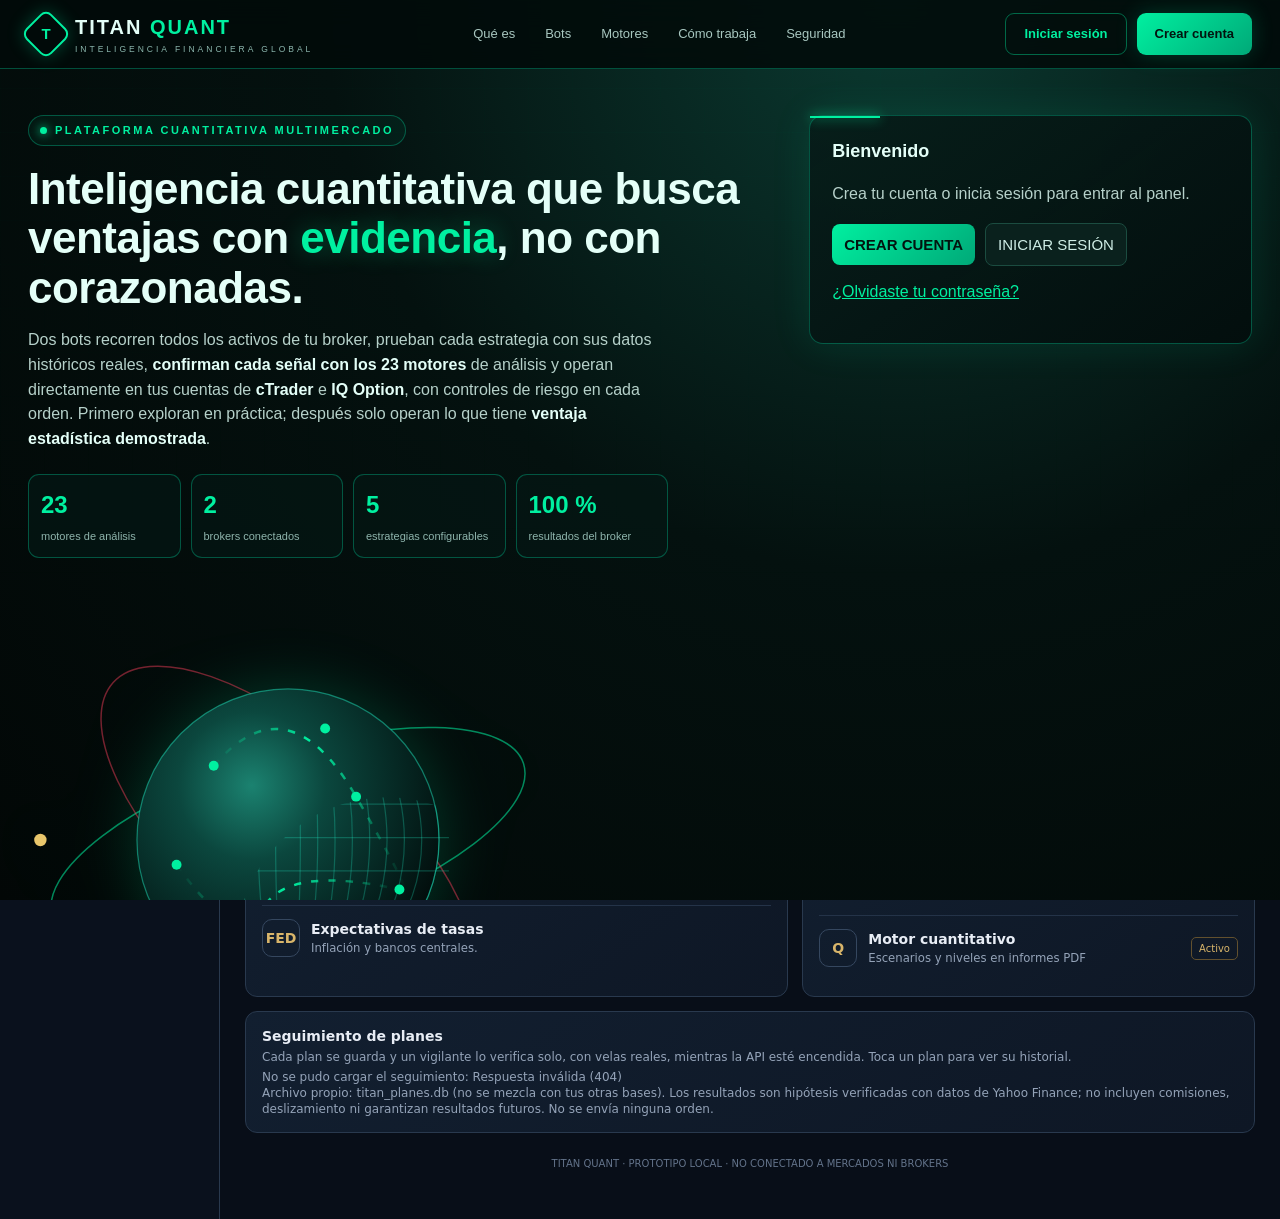
==== commit 8ed2adeb: "TITAN QUANT 7.2.1: sin simulación, bots en brokers, noticias, auditoría C1 y seguridad C10 Retirada " ====
--- a/TITAN_QUANT/web/index.html
+++ b/TITAN_QUANT/web/index.html
@@ -1,4 +1,4 @@
-<!doctype html><html lang="es"><head><meta charset="utf-8"><meta name="viewport" content="width=device-width,initial-scale=1"><title>TITAN QUANT</title><link rel="stylesheet" href="tq.css"><script src="tq_auth.js"></script>
+<!doctype html><html lang="es"><head><meta charset="utf-8"><meta name="viewport" content="width=device-width,initial-scale=1"><title>TITAN QUANT</title><link rel="stylesheet" href="tq.css?v=20261109p"><script src="tq_auth.js?v=20261109p"></script>
 <style>
 :root{--bg:#080e18;--p:#111d2d;--line:#29394e;--txt:#e8edf5;--muted:#94a3b8;--gold:#d8b56a;--green:#59c49a}*{box-sizing:border-box}body{margin:0;background:var(--bg);color:var(--txt);font:14px system-ui,Arial}.app{display:grid;grid-template-columns:220px 1fr;min-height:100vh}.side{padding:20px 14px;background:#0a111d;border-right:1px solid var(--line)}.brand{font-size:16px;font-weight:800;letter-spacing:2px;color:var(--gold);padding:12px 8px 25px}.nav button{width:100%;text-align:left;padding:11px;margin:3px 0;border-radius:8px;border:1px solid transparent;background:none;color:var(--muted);cursor:pointer}.nav button.active,.nav button:hover{background:#19273a;border-color:#35455a;color:var(--gold)}.top{height:62px;border-bottom:1px solid var(--line);display:flex;align-items:center;justify-content:space-between;padding:0 24px;gap:10px}.muted{color:var(--muted);font-size:12px}.pill{color:var(--gold);border:1px solid #62502e;padding:6px 8px;border-radius:6px;font-size:10px}.content{padding:25px;max-width:1300px;width:100%;margin:auto}.view{display:none}.view.active{display:block}.head{margin-bottom:20px}.eyebrow{color:var(--gold);font-size:10px;letter-spacing:2px;text-transform:uppercase}.head h1{font-size:27px;margin:6px 0}.grid{display:grid;gap:14px}.four{grid-template-columns:repeat(4,1fr)}.two{grid-template-columns:1.2fr 1fr}.card{background:linear-gradient(145deg,#121f30,#0e1725);border:1px solid var(--line);border-radius:12px;padding:16px;min-width:0}.card small{color:var(--muted)}.big{font-size:24px;font-weight:750;margin:9px 0}.up{color:var(--green)}.row{display:flex;align-items:center;gap:11px;padding:13px 0;border-bottom:1px solid #243348}.row:last-child{border:0}.icon{width:38px;height:38px;border:1px solid #35475f;border-radius:10px;display:grid;place-items:center;color:var(--gold);font-weight:800;flex-shrink:0}.grow{flex:1;min-width:0}.grow b{display:block}.grow small{display:block;margin-top:4px}.btn,select,input,textarea{font:inherit;border-radius:8px}.btn{background:#1a293d;color:var(--txt);border:1px solid #394b62;padding:9px 12px;cursor:pointer}.primary{background:linear-gradient(135deg,#d8b56a,#b48c43);color:#17130a;border:0;font-weight:750}.field{display:block;width:100%;padding:11px;background:#0a1421;color:var(--txt);border:1px solid #33445a;margin-top:7px}.formrow{margin:0 0 14px}.label{display:block;color:#c0cada;font-size:12px}.hint,.result{background:#0a1421;border:1px solid #394052;padding:12px;border-radius:9px;color:#b6c2d2;margin-top:14px;font-size:12px;overflow-wrap:anywhere}.result{white-space:pre-wrap}.tag{font-size:10px;color:var(--gold);border:1px solid #62502e;padding:5px 7px;border-radius:5px}.chart{width:100%;height:210px}.mobile{display:none;background:#101d2c;color:white;border:1px solid var(--line);padding:8px;max-width:135px}.footer{text-align:center;color:#63738a;font-size:10px;padding:25px 0}
 @media(max-width:850px){.four{grid-template-columns:repeat(2,1fr)}.two{grid-template-columns:1fr}.content{padding:20px 15px}}
@@ -355,7 +355,7 @@
     } catch (e) { card.textContent = 'No se pudieron cargar las alertas: ' + e.message; }
   }
   function enlazarNavegacion() {
-    const alIr = v => { if (v === 'history') cargarHistorial(); if (v === 'alerts') cargarAlertas(); };
+    const alIr = v => { if (v === 'history') cargarHistorial(); if (v === 'alerts' && !(window.RENDER && window.RENDER.alerts)) cargarAlertas(); };
     document.querySelectorAll('[data-view]').forEach(b => b.addEventListener('click', () => alIr(b.dataset.view)));
     const m = $('mobileNav'); if (m) m.addEventListener('change', e => alIr(e.target.value));
   }
@@ -1773,8 +1773,8 @@
   const kp = (t, v, s, c) => '<div class="lb-k"><small>' + t + '</small><b class="' + (c || '') + '">' + v + '</b>' + (s ? '<small>' + s + '</small>' : '') + '</div>';
 
   // ---------- estructura fija (se pinta una sola vez; cada bloque se actualiza por separado)
-  const bloques = [['lbEstado', 'Estado de los motores'], ['lbRes', 'Resultados simulados'], ['lbMet', 'Métricas cuantitativas'], ['lbRend', 'Rendimiento'], ['lbEq', 'Evolución histórica'],
-    ['lbTr', 'Operaciones simuladas'], ['lbAl', 'Alertas'], ['lbNot', 'Noticias y aprendizaje fundamental'], ['lbTec', 'Aprendizaje técnico, patrones y errores'], ['lbMod', 'Versiones de modelos'], ['lbAct', 'Actividad de aprendizaje'], ['lbProc', 'Procesos autónomos']];
+  const bloques = [['lbEstado', 'Estado de los motores'], ['lbRes', 'ARCHIVO · resultados de la simulación retirada'], ['lbMet', 'Métricas cuantitativas'], ['lbRend', 'Rendimiento'], ['lbEq', 'Evolución histórica'],
+    ['lbTr', 'ARCHIVO · operaciones simuladas (simulación retirada, no son operaciones de broker)'], ['lbAl', 'Alertas'], ['lbNot', 'Noticias y aprendizaje fundamental'], ['lbTec', 'Aprendizaje técnico, patrones y errores'], ['lbMod', 'Versiones de modelos'], ['lbAct', 'Actividad de aprendizaje'], ['lbProc', 'Procesos autónomos']];
   root.innerHTML = bloques.map(b => '<div class="card lb-card" id="' + b[0] + '"><h3>' + b[1] + '</h3><div class="muted">Cargando…</div></div>').join('');
   const cuerpo = (id, html) => { const c = $(id); const h = c.querySelector('h3').outerHTML; c.innerHTML = h + html; };
 
@@ -1865,7 +1865,7 @@
         (t.costo_r != null ? '<div class="lb-nota">Costo estimado ' + t.costo_r.toFixed(2) + ' R · spread ' + (t.spread * 100).toFixed(3) + '% · slippage ' + (t.slip * 100).toFixed(3) + '% · comisión ' + (t.comision * 100).toFixed(3) + '%/lado' + (t.r_bruto != null ? ' · bruto ' + rr(t.r_bruto) : '') + '</div>' : '') +
         '<div class="lb-nota">' + esc((t.detalle && t.detalle.resumen) || '') + '</div>' +
         '<button class="lb-btn" data-ver="' + t.id + '">📈 Ver en el gráfico</button>' + (t.estado === 'PENDIENTE' || t.estado === 'ACTIVADA' || t.estado === 'EN_SEGUIMIENTO' ? '<button class="lb-btn" data-can="' + t.id + '">Cancelar</button>' : '') + '</div></div>';
-    }).join('') : '<div class="muted">Aún no hay operaciones simuladas en este filtro. El Motor B las abrirá cuando detecte setups; las del Motor A salen de los planes del Panel general.</div>'));
+    }).join('') : '<div class="muted">Sin filas en este filtro. La simulación interna se retiró: el Laboratorio ya no abre operaciones. Las operaciones reales están en Bots operadores (IQ Option PRACTICE y cTrader DEMO).</div>'));
     document.querySelectorAll('#lbTr .lb-row .t').forEach(t => t.onclick = () => t.parentNode.classList.toggle('open'));
     document.querySelectorAll('#lbTr [data-m]').forEach(b => b.onclick = () => { S.trM = b.dataset.m; cargarTrades(); });
     document.querySelectorAll('#lbTr [data-e]').forEach(b => b.onclick = () => { S.tr = b.dataset.e; cargarTrades(); });
@@ -1917,4 +1917,4 @@
   setInterval(() => { if (!document.hidden && activa()) { cargarMet(); cargarApr(); } }, 30000);
 })();
 </script>
-<script src="tq_app.js"></script></body></html>+<script src="tq_portada.js?v=20261109p"></script><script src="tq_noticias.js?v=20261109p"></script><script src="tq_app.js?v=20261109p"></script></body></html>
--- a/TITAN_QUANT/web/tq.css
+++ b/TITAN_QUANT/web/tq.css
@@ -54,5 +54,138 @@
 .tq-sound{position:fixed;bottom:14px;right:14px;z-index:8000}
 .tq-spin{display:inline-block;width:14px;height:14px;border:2px solid #555;border-top-color:var(--gold);border-radius:50%;animation:tqg 1s linear infinite;vertical-align:-2px;margin-right:6px}
 @keyframes tqg{to{transform:rotate(360deg)}}
+/* Secretos: se muestran enmascarados como texto (no como contraseña) para que el gestor del navegador no los rellene en otras tarjetas */
+.tq-secreto{-webkit-text-security:disc;text-security:disc}
 @media (max-width:860px){.tq-hero,.tq-grid3{grid-template-columns:1fr}.tq-kpis{grid-template-columns:1fr 1fr}.tq-caps{grid-template-columns:1fr}}
 @media (max-width:600px){#tqUser{display:none}.tq-user{gap:5px}.tq-user .tq-b{font-size:9px;padding:2px 5px}#tqSalir{padding:4px 7px!important;font-size:12px}header.top{padding:0 10px!important}}
+
+/* ===================== Estilo «Centro de Inteligencia Global» (barra superior fija, tema verde neón) ===================== */
+body.tq-h{--bg:#030908;--p:rgba(5,23,21,.88);--line:rgba(0,255,190,.28);--txt:#e4fff8;--muted:#7fa9a1;--gold:#00f0a0;--green:#00f0a0;--red:#ff405d;
+  background:radial-gradient(ellipse at 52% 28%,#0a2924 0%,#04110f 42%,#020706 100%) fixed;color:var(--txt);font:14px/1.45 Inter,Segoe UI,Arial,sans-serif;min-height:100vh}
+body.tq-h:before{content:"";position:fixed;inset:0;pointer-events:none;opacity:.16;z-index:0;background-image:linear-gradient(rgba(0,255,190,.09) 1px,transparent 1px),linear-gradient(90deg,rgba(0,255,190,.07) 1px,transparent 1px);background-size:42px 42px;mask-image:linear-gradient(to bottom,black,transparent 90%)}
+body.tq-h .app{display:block;position:relative;z-index:1}
+body.tq-h .side{position:sticky;top:0;z-index:60;display:flex;align-items:center;gap:18px;padding:0 18px;min-height:68px;border-right:0;border-bottom:1px solid var(--line);background:rgba(2,11,10,.94);backdrop-filter:blur(16px)}
+body.tq-h .side .brand{display:flex;align-items:center;gap:11px;padding:0;min-width:max-content;color:var(--txt)}
+body.tq-h .tq-mark{width:36px;height:36px;border:2px solid var(--green);transform:rotate(45deg);display:grid;place-items:center;border-radius:8px;box-shadow:0 0 18px #00f0a044}
+body.tq-h .tq-mark span{transform:rotate(-45deg);font-weight:900;color:var(--green);font-size:18px}
+body.tq-h .tq-bname{font-size:20px;font-weight:800;letter-spacing:2px;line-height:1.1}.tq-bname em{font-style:normal;color:var(--green)}
+body.tq-h .tq-bsub{font-size:8.5px;letter-spacing:3px;color:#8bb6ad}
+body.tq-h .nav{display:flex;gap:4px;flex:1;overflow-x:auto;scrollbar-width:thin;padding:10px 0}
+body.tq-h .nav button{width:auto;white-space:nowrap;margin:0;padding:9px 12px;font-size:12px;color:#a8c7c0;border-radius:7px;border:1px solid transparent;background:none}
+body.tq-h .nav button.active,body.tq-h .nav button:hover{color:var(--green);border-color:var(--line);background:#00e99b12;box-shadow:0 0 14px #00e99b13}
+body.tq-h .nav button[data-view="bot_ctrader"],body.tq-h .nav button[data-view="bot_iq"]{border-color:#00f0a055;color:#cffff0}
+body.tq-h .side .hint{display:none}
+body.tq-h .tq-topder{display:flex;align-items:center;gap:10px;white-space:nowrap;font-size:11px;color:#a4c4bc}
+body.tq-h .tq-topder .tq-user{display:flex;align-items:center;gap:8px}
+body.tq-h header.top{display:none}
+body.tq-h .content{max-width:1800px;padding:18px}
+body.tq-h .card{background:linear-gradient(145deg,rgba(7,29,26,.92),rgba(3,14,13,.88));border:1px solid var(--line);border-radius:11px;box-shadow:0 0 22px rgba(0,255,180,.08),inset 0 0 22px rgba(0,255,180,.025);position:relative}
+body.tq-h .card:before{content:"";position:absolute;left:0;top:0;width:55px;height:2px;background:var(--green);box-shadow:0 0 12px var(--green);border-radius:11px 0 0 0}
+body.tq-h .primary{background:linear-gradient(135deg,#00f0a0,#00a978);color:#02140f}
+body.tq-h .btn{background:#0a211d;border-color:#1b4c40;color:#cfeee6}
+body.tq-h .field,body.tq-h select.field{background:#041411;border-color:#1b4c40;color:var(--txt)}
+body.tq-h .eyebrow,body.tq-h .icon,body.tq-h .tag{color:var(--green)}
+body.tq-h .row{border-bottom-color:#14352e}
+body.tq-h .hint,body.tq-h .result{background:#041411;border-color:#1b4c40;color:#b6d1ca}
+body.tq-h .tq-kpi{background:#061512;border-color:#143b33}
+body.tq-h .tq-table th{color:#72988f}
+body.tq-h .tq-table td{border-color:#102b25}
+body.tq-h .tq-tabs button.on{border-color:var(--green);color:var(--green)}
+body.tq-h .tq-live{display:inline-flex;align-items:center;gap:8px;padding:7px 12px;border-radius:8px;border:1px solid #5a2a33;background:#1a0b0f;color:#ff9b9b;font-weight:800;cursor:pointer}
+body.tq-h .tq-live.on{border-color:#00f0a0;background:#003d2a;color:#7dffc8;box-shadow:0 0 18px #00f0a055}
+body.tq-h .tq-live i{width:10px;height:10px;border-radius:50%;background:#ff405d;box-shadow:0 0 8px #ff405d}
+body.tq-h .tq-live.on i{background:#00f0a0;box-shadow:0 0 10px #00f0a0}
+@media(max-width:900px){body.tq-h .side{flex-wrap:wrap;gap:6px;padding:8px 10px}body.tq-h .nav{order:3;flex-basis:100%;padding:4px 0}body.tq-h .tq-bsub{display:none}body.tq-h .tq-bname{font-size:17px}body.tq-h #tqReloj{display:none}body.tq-h .content{padding:12px 9px}}
+@media(max-width:620px){body.tq-h .side{display:flex}body.tq-h .mobile{display:none}}
+
+/* ===================== Portada pública (pantalla de acceso) ===================== */
+.tq-gate.tq-gate-portada{--bg:#030908;--line:rgba(0,255,190,.28);--txt:#e4fff8;--muted:#8fb5ad;--gold:#00f0a0;--green:#00f0a0;--red:#ff405d;
+  display:block;padding:0;color:var(--txt);font:15px/1.55 Inter,Segoe UI,Arial,sans-serif;scroll-behavior:smooth;
+  background:radial-gradient(ellipse at 70% 0%,#0b3a31 0%,#04110f 45%,#020706 100%)}
+.tq-gate-portada:before{content:"";position:fixed;inset:0;pointer-events:none;opacity:.14;background-image:linear-gradient(rgba(0,255,190,.1) 1px,transparent 1px),linear-gradient(90deg,rgba(0,255,190,.08) 1px,transparent 1px);background-size:44px 44px;mask-image:linear-gradient(to bottom,black,transparent 85%)}
+.tqp{position:relative;z-index:1}
+.tqp-top{position:sticky;top:0;z-index:5;display:flex;align-items:center;gap:22px;padding:12px 28px;background:rgba(2,11,10,.88);backdrop-filter:blur(14px);border-bottom:1px solid var(--line)}
+.tqp-marca{display:flex;align-items:center;gap:11px}.tqp-marca b{font-size:20px;letter-spacing:2px}.tqp-marca em{font-style:normal;color:var(--green)}.tqp-marca small{display:block;font-size:8.5px;letter-spacing:3px;color:#8bb6ad}
+.tqp-mark{width:36px;height:36px;border:2px solid var(--green);transform:rotate(45deg);display:grid;place-items:center;border-radius:8px;box-shadow:0 0 18px #00f0a044}.tqp-mark span{transform:rotate(-45deg);font-weight:900;color:var(--green)}
+.tqp-top nav{display:flex;gap:4px;flex:1;justify-content:center}.tqp-top nav a{white-space:nowrap;color:#a8c7c0;text-decoration:none;padding:8px 12px;border-radius:7px;font-size:13px;border:1px solid transparent}
+.tqp-top nav a:hover{color:var(--green);border-color:var(--line);background:#00e99b12}
+.tqp-cta{display:flex;gap:10px;flex-wrap:wrap}
+.tqp-btn{font:inherit;font-weight:800;font-size:13px;padding:10px 18px;border-radius:9px;border:0;cursor:pointer;color:#02140f;background:linear-gradient(135deg,#00f0a0,#00a978);box-shadow:0 0 22px #00f0a033}
+.tqp-btn.s{background:transparent;color:var(--green);border:1px solid #00f0a066;box-shadow:none}.tqp-btn:hover{filter:brightness(1.12)}
+.tqp-hero{display:grid;grid-template-columns:1.35fr minmax(330px,.8fr);gap:34px;align-items:start;max-width:1280px;margin:0 auto;padding:46px 28px 30px}
+.tqp-eyebrow{display:inline-flex;align-items:center;gap:8px;color:var(--green);font-size:11px;letter-spacing:2.5px;font-weight:800;border:1px solid var(--line);padding:6px 11px;border-radius:30px;background:#00e99b0d}
+.tqp-eyebrow i{width:7px;height:7px;border-radius:50%;background:var(--green);box-shadow:0 0 10px var(--green);animation:tqpPulso 1.8s infinite}
+.tqp-hero h1{font-size:44px;line-height:1.12;margin:18px 0 14px;letter-spacing:-.5px}.tqp-hero h1 span{color:var(--green);text-shadow:0 0 24px #00f0a055}
+.tqp-hero p{color:#b6d1ca;font-size:16px;max-width:640px}.tqp-hero p b{color:#e4fff8}
+.tqp-kpis{display:grid;grid-template-columns:repeat(4,1fr);gap:10px;margin:22px 0;max-width:640px}
+.tqp-kpis div{border:1px solid var(--line);border-radius:11px;padding:11px 12px;background:rgba(5,23,21,.7)}.tqp-kpis b{display:block;font-size:24px;color:var(--green)}.tqp-kpis small{color:#8fb5ad;font-size:11px}
+.tqp-hero-vis{position:relative;max-width:520px;margin:6px 0 0}
+.tqp-globo{width:100%;height:auto;display:block;filter:drop-shadow(0 0 30px #00f0a033)}
+.tqp-orbita{fill:none;stroke:#00f0a0;stroke-opacity:.55;stroke-width:1.2}.tqp-orbita.r{stroke:#ff405d;stroke-opacity:.45}
+.tqp-red ellipse,.tqp-red line{stroke:#22f2cb;stroke-opacity:.25;fill:none}
+.tqp-nodo{fill:#00f0a0;animation:tqpPulso 2.4s infinite}.tqp-arco{fill:none;stroke:url(#tqpL);stroke-width:2;stroke-dasharray:6 8;animation:tqpFlujo 4s linear infinite}.tqp-arco.r{animation-duration:6s}
+.tqp-sat{fill:#e9c66b}
+.tqp-core{position:absolute;left:50%;bottom:4%;transform:translateX(-50%);text-align:center;background:#041714d9;border:1px solid #00e9ad66;border-radius:10px;padding:9px 22px;box-shadow:0 0 25px #00e9ad22}
+.tqp-core b{letter-spacing:3px;font-size:18px}.tqp-core em{font-style:normal;color:var(--green)}.tqp-core small{display:block;color:var(--green);font-size:9px;letter-spacing:2px}
+.tqp-hero-form{position:sticky;top:84px}
+.tqp-hero-form .card{background:linear-gradient(145deg,rgba(7,29,26,.96),rgba(3,14,13,.94));border:1px solid var(--line);border-radius:14px;padding:22px;box-shadow:0 0 40px rgba(0,255,180,.1);position:relative}
+.tqp-hero-form .card:before{content:"";position:absolute;left:0;top:0;width:70px;height:2px;background:var(--green);box-shadow:0 0 12px var(--green)}
+.tqp-hero-form .card>b{font-size:18px}.tqp-hero-form .field{background:#041411;border-color:#1b4c40;color:var(--txt)}
+.tqp-hero-form .btn{background:#0a211d;border-color:#1b4c40;color:#cfeee6}
+.tqp-hero-form .btn.primary{background:linear-gradient(135deg,#00f0a0,#00a978);color:#02140f;border:0}
+.tqp-sec{max-width:1280px;margin:0 auto;padding:46px 28px;scroll-margin-top:70px}
+.tqp-h{margin-bottom:22px}.tqp-h small{color:var(--green);letter-spacing:3px;font-weight:800;font-size:11px}.tqp-h h2{font-size:30px;margin:6px 0 0;letter-spacing:-.3px}
+.tqp-grid4{display:grid;grid-template-columns:repeat(4,1fr);gap:14px}.tqp-grid3{display:grid;grid-template-columns:repeat(3,1fr);gap:14px}.tqp-grid2{display:grid;grid-template-columns:1fr 1fr;gap:18px}
+.tqp-card{background:linear-gradient(145deg,rgba(7,29,26,.92),rgba(3,14,13,.88));border:1px solid var(--line);border-radius:14px;padding:20px;position:relative;overflow:hidden;transition:transform .2s,box-shadow .2s}
+.tqp-card:hover{transform:translateY(-3px);box-shadow:0 0 30px rgba(0,255,180,.12)}
+.tqp-card:before{content:"";position:absolute;left:0;top:0;width:55px;height:2px;background:var(--green);box-shadow:0 0 12px var(--green)}
+.tqp-card b{display:block;font-size:17px;margin:10px 0 6px}.tqp-card p{color:#a9c9c0;margin:0;font-size:14px}
+.tqp-ico{width:42px;height:42px;padding:9px;border:1px solid #00dca477;border-radius:12px;stroke:var(--green);fill:none;stroke-width:1.8;stroke-linecap:round;stroke-linejoin:round;background:#00e99b0d;box-shadow:0 0 15px #00e99b22}
+.tqp-ilus{width:100%;height:auto;display:block;background:#041411;border:1px solid #143b33;border-radius:10px;margin-bottom:12px}
+.tqp-tag{display:inline-block;font-size:11px;color:#e9c66b;border:1px solid #e9c66b55;padding:3px 9px;border-radius:20px;letter-spacing:.5px}
+.tqp-bot ul{margin:10px 0 0;padding-left:18px;color:#b6d1ca;font-size:14px}.tqp-bot li{margin:4px 0}.tqp-bot li::marker{color:var(--green)}.tqp-card li b,.tqp-card p b{display:inline;font-size:inherit;margin:0;color:#e4fff8}
+.tqp-motores{display:flex;flex-wrap:wrap;gap:9px}
+.tqp-motores span{display:inline-flex;align-items:center;gap:8px;border:1px solid var(--line);border-radius:30px;padding:8px 14px;background:rgba(5,23,21,.75);font-size:13px;color:#cfeee6}
+.tqp-motores i{width:7px;height:7px;border-radius:50%;background:var(--green);box-shadow:0 0 9px var(--green);animation:tqpPulso 2s infinite}
+.tqp-nota{color:#8fb5ad;margin-top:14px}
+.tqp-pasos{display:grid;grid-template-columns:repeat(5,1fr);gap:12px}
+.tqp-paso{position:relative;border:1px solid var(--line);border-radius:14px;padding:18px;background:rgba(5,23,21,.75)}
+.tqp-paso b{display:block;margin:10px 0 4px;font-size:16px}.tqp-paso p{margin:0;color:#a9c9c0;font-size:13.5px}
+.tqp-num{position:absolute;right:14px;top:10px;font-size:34px;font-weight:900;color:#00f0a01f}
+.tqp-final{max-width:1000px;margin:20px auto 40px;text-align:center;padding:40px 24px;border:1px solid var(--line);border-radius:18px;background:radial-gradient(circle at 50% 0,#0b3c32,#041110 70%)}
+.tqp-final h2{font-size:30px;margin:0 0 8px}.tqp-final p{color:#b6d1ca}.tqp-final .tqp-cta{justify-content:center;margin-top:14px}
+.tqp-pie{border-top:1px solid #14372f;text-align:center;padding:22px 20px 30px;color:#638b80;font-size:11px;letter-spacing:1px}.tqp-pie small{display:block;max-width:900px;margin:8px auto 0;color:#b6a46e;letter-spacing:0;line-height:1.5}
+@keyframes tqpPulso{0%,100%{opacity:1}50%{opacity:.35}}
+@keyframes tqpFlujo{to{stroke-dashoffset:-56}}
+@media (prefers-reduced-motion:reduce){.tq-gate-portada *{animation:none!important;transition:none!important}}
+@media(max-width:1100px){.tqp-hero{grid-template-columns:1fr}.tqp-hero-form{position:static;max-width:560px}.tqp-grid4{grid-template-columns:1fr 1fr}.tqp-pasos{grid-template-columns:1fr 1fr 1fr}}
+@media(max-width:720px){.tqp-top{flex-wrap:wrap;gap:10px;padding:10px 14px}.tqp-top nav{order:3;flex-basis:100%;justify-content:flex-start;overflow-x:auto}.tqp-top .tqp-cta{margin-left:auto}
+  .tqp-btn{padding:8px 12px;font-size:12px}.tqp-hero{padding:24px 16px}.tqp-hero h1{font-size:30px}.tqp-kpis{grid-template-columns:1fr 1fr}
+  .tqp-sec{padding:30px 16px}.tqp-h h2{font-size:23px}.tqp-grid4,.tqp-grid3,.tqp-grid2,.tqp-pasos{grid-template-columns:1fr}.tqp-hero-vis{max-width:340px;margin:0 auto}}
+/* ---- NEWS INTELLIGENCE ---- */
+.tqn-card{background:#0c1622;border:1px solid #1f3346;border-radius:10px;padding:12px 14px;margin-bottom:10px}
+.tqn-card.urg{border-color:#7a3b3b;box-shadow:0 0 0 1px #7a3b3b55}
+.tqn-top{display:flex;gap:6px;flex-wrap:wrap;align-items:center;font-size:11.5px;margin-bottom:6px}
+.tqn-tit{font-weight:600;font-size:14.5px;line-height:1.35;margin-bottom:4px}
+.tqn-res{color:var(--muted);font-size:12.5px;line-height:1.45;margin-bottom:6px}
+.tqn-meta{font-size:12px;color:var(--muted);margin-bottom:6px}.tqn-meta a{color:var(--gold)}
+.tqn-est{color:#e8c77a;letter-spacing:1px;font-size:12px}.tqn-est i{color:#3a4a5c;font-style:normal}
+.tqn-chips{display:flex;gap:5px;flex-wrap:wrap;margin-bottom:6px}.tqn-chip{font-size:11px;border:1px solid #2c4a62;border-radius:999px;padding:1px 8px;color:#9cc3e0}
+.tqn-sorp{font-size:12px;color:#e8c77a;margin-bottom:6px}
+.tqn-punt{display:grid;grid-template-columns:repeat(7,minmax(0,1fr));gap:8px;font-size:10.5px}
+.tqn-punt small{display:block;color:var(--muted);margin-bottom:3px}
+.tqn-bar{display:block;height:5px;background:#1a2a3a;border-radius:3px;overflow:hidden}.tqn-bar i{display:block;height:100%}
+.tqn-bar.a i{background:#3fbf8a}.tqn-bar.m i{background:#d9b25a}.tqn-bar.b i{background:#7c8da0}
+.tqn-s{font-style:normal;font-weight:600}.tqn-s.positivo{color:#7fd7ae}.tqn-s.negativo{color:#f2a3a3}.tqn-s.neutro{color:var(--muted)}
+.tqn-dia td{background:#0f1d2b;color:var(--gold);font-weight:600;text-transform:capitalize}
+.tqn-pas td{opacity:.55}
+.tqn-alerta{border-color:#7a6332;margin-bottom:12px}
+@media (max-width:860px){.tqn-punt{grid-template-columns:repeat(3,minmax(0,1fr))}}
+/* ---- SEGURIDAD: PARADA TOTAL ---- */
+.tq-kill{background:#3a0d0d;border:1px solid #a33;color:#ffb3b3;border-radius:7px;padding:5px 10px;font-weight:700;font-size:11.5px;cursor:pointer;margin-right:10px;letter-spacing:.3px}
+.tq-kill:hover{background:#5a1515;color:#fff}.tq-kill.on{background:#a31515;color:#fff;animation:tqkill 1.2s infinite}
+@keyframes tqkill{50%{box-shadow:0 0 0 4px #a3151555}}
+.tq-banseg{position:sticky;top:0;z-index:60;background:#5a1515;color:#fff;padding:8px 14px;font-size:13px;display:flex;gap:8px;align-items:center;flex-wrap:wrap}
+.tq-banseg .btn{padding:3px 10px;font-size:12px}
+.tq-modal{position:fixed;inset:0;background:#000a;z-index:100;display:flex;align-items:center;justify-content:center;padding:16px}
+.tq-modal-c{max-width:640px;width:100%;max-height:90vh;overflow:auto}
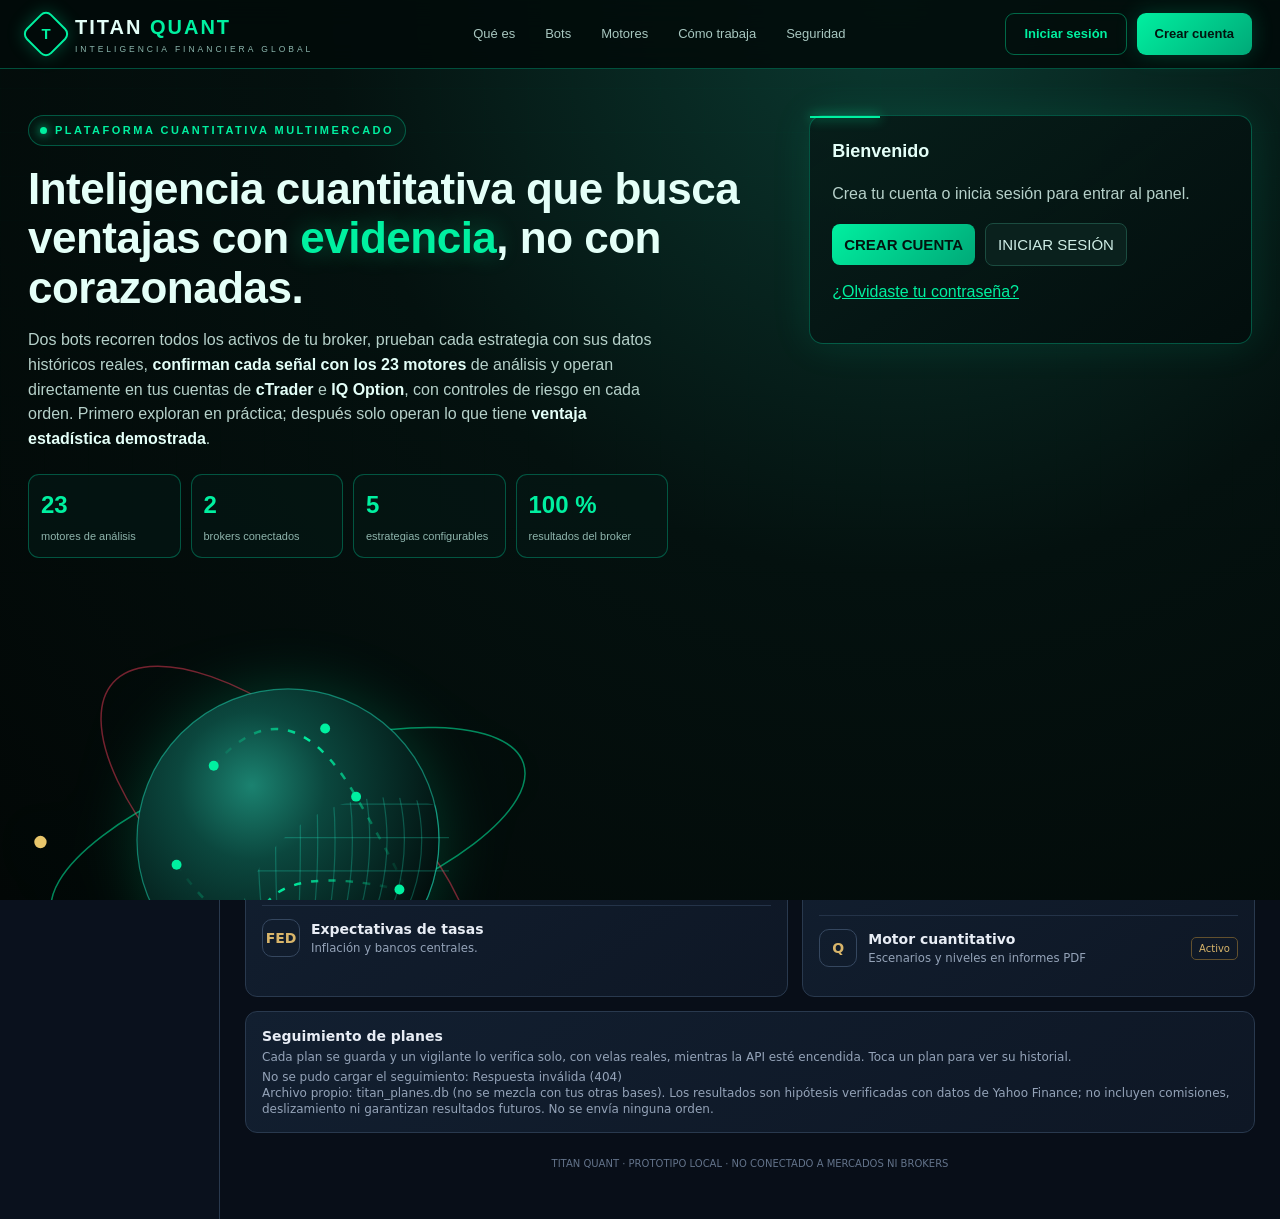
==== commit 3fdcf9ae: "TITAN QUANT: brokers, ciencia cuantitativa, cerebro autónomo, lab cuántico y centro de servidores (C" ====
--- a/TITAN_QUANT/web/index.html
+++ b/TITAN_QUANT/web/index.html
@@ -1,4 +1,4 @@
-<!doctype html><html lang="es"><head><meta charset="utf-8"><meta name="viewport" content="width=device-width,initial-scale=1"><title>TITAN QUANT</title><link rel="stylesheet" href="tq.css?v=20261109p"><script src="tq_auth.js?v=20261109p"></script>
+<!doctype html><html lang="es"><head><meta charset="utf-8"><meta name="viewport" content="width=device-width,initial-scale=1"><title>TITAN QUANT</title><link rel="stylesheet" href="tq.css?v=20261109q"><script src="tq_auth.js?v=20261109q"></script>
 <style>
 :root{--bg:#080e18;--p:#111d2d;--line:#29394e;--txt:#e8edf5;--muted:#94a3b8;--gold:#d8b56a;--green:#59c49a}*{box-sizing:border-box}body{margin:0;background:var(--bg);color:var(--txt);font:14px system-ui,Arial}.app{display:grid;grid-template-columns:220px 1fr;min-height:100vh}.side{padding:20px 14px;background:#0a111d;border-right:1px solid var(--line)}.brand{font-size:16px;font-weight:800;letter-spacing:2px;color:var(--gold);padding:12px 8px 25px}.nav button{width:100%;text-align:left;padding:11px;margin:3px 0;border-radius:8px;border:1px solid transparent;background:none;color:var(--muted);cursor:pointer}.nav button.active,.nav button:hover{background:#19273a;border-color:#35455a;color:var(--gold)}.top{height:62px;border-bottom:1px solid var(--line);display:flex;align-items:center;justify-content:space-between;padding:0 24px;gap:10px}.muted{color:var(--muted);font-size:12px}.pill{color:var(--gold);border:1px solid #62502e;padding:6px 8px;border-radius:6px;font-size:10px}.content{padding:25px;max-width:1300px;width:100%;margin:auto}.view{display:none}.view.active{display:block}.head{margin-bottom:20px}.eyebrow{color:var(--gold);font-size:10px;letter-spacing:2px;text-transform:uppercase}.head h1{font-size:27px;margin:6px 0}.grid{display:grid;gap:14px}.four{grid-template-columns:repeat(4,1fr)}.two{grid-template-columns:1.2fr 1fr}.card{background:linear-gradient(145deg,#121f30,#0e1725);border:1px solid var(--line);border-radius:12px;padding:16px;min-width:0}.card small{color:var(--muted)}.big{font-size:24px;font-weight:750;margin:9px 0}.up{color:var(--green)}.row{display:flex;align-items:center;gap:11px;padding:13px 0;border-bottom:1px solid #243348}.row:last-child{border:0}.icon{width:38px;height:38px;border:1px solid #35475f;border-radius:10px;display:grid;place-items:center;color:var(--gold);font-weight:800;flex-shrink:0}.grow{flex:1;min-width:0}.grow b{display:block}.grow small{display:block;margin-top:4px}.btn,select,input,textarea{font:inherit;border-radius:8px}.btn{background:#1a293d;color:var(--txt);border:1px solid #394b62;padding:9px 12px;cursor:pointer}.primary{background:linear-gradient(135deg,#d8b56a,#b48c43);color:#17130a;border:0;font-weight:750}.field{display:block;width:100%;padding:11px;background:#0a1421;color:var(--txt);border:1px solid #33445a;margin-top:7px}.formrow{margin:0 0 14px}.label{display:block;color:#c0cada;font-size:12px}.hint,.result{background:#0a1421;border:1px solid #394052;padding:12px;border-radius:9px;color:#b6c2d2;margin-top:14px;font-size:12px;overflow-wrap:anywhere}.result{white-space:pre-wrap}.tag{font-size:10px;color:var(--gold);border:1px solid #62502e;padding:5px 7px;border-radius:5px}.chart{width:100%;height:210px}.mobile{display:none;background:#101d2c;color:white;border:1px solid var(--line);padding:8px;max-width:135px}.footer{text-align:center;color:#63738a;font-size:10px;padding:25px 0}
 @media(max-width:850px){.four{grid-template-columns:repeat(2,1fr)}.two{grid-template-columns:1fr}.content{padding:20px 15px}}
@@ -1917,4 +1917,4 @@
   setInterval(() => { if (!document.hidden && activa()) { cargarMet(); cargarApr(); } }, 30000);
 })();
 </script>
-<script src="tq_portada.js?v=20261109p"></script><script src="tq_noticias.js?v=20261109p"></script><script src="tq_app.js?v=20261109p"></script></body></html>+<script src="tq_portada.js?v=20261109q"></script><script src="tq_noticias.js?v=20261109q"></script><script src="tq_centro.js?v=20261109q"></script><script src="tq_app.js?v=20261109q"></script></body></html>
--- a/TITAN_QUANT/web/tq.css
+++ b/TITAN_QUANT/web/tq.css
@@ -189,3 +189,40 @@
 .tq-banseg .btn{padding:3px 10px;font-size:12px}
 .tq-modal{position:fixed;inset:0;background:#000a;z-index:100;display:flex;align-items:center;justify-content:center;padding:16px}
 .tq-modal-c{max-width:640px;width:100%;max-height:90vh;overflow:auto}
+/* ---- INTERRUPTOR UNIVERSAL (verde ON / rojo OFF, indicación arriba) ---- */
+.tq-sw{display:inline-flex;flex-direction:column;align-items:center;gap:1px;vertical-align:middle;margin:0 6px 0 2px;line-height:1}
+.tq-sw-t{font-size:8px;font-weight:800;letter-spacing:.6px;color:#e25555;user-select:none}
+.tq-sw.on .tq-sw-t{color:#26c281}
+.tq-sw input[type=checkbox]{appearance:none;-webkit-appearance:none;width:30px;height:16px;border-radius:999px;background:#7a1f1f;border:1px solid #b33a3a;position:relative;cursor:pointer;margin:0;transition:background .2s,border-color .2s;flex:none}
+.tq-sw input[type=checkbox]::after{content:"";position:absolute;top:1px;left:1px;width:12px;height:12px;border-radius:50%;background:#f3f3f3;box-shadow:0 1px 2px #0008;transition:left .2s}
+.tq-sw input[type=checkbox]:checked{background:#1f9d60;border-color:#2fd38a}
+.tq-sw input[type=checkbox]:checked::after{left:15px}
+.tq-sw input[type=checkbox]:disabled{opacity:.45;cursor:not-allowed}
+.tq-sw input[type=checkbox]:focus-visible{outline:2px solid #6ad1ff;outline-offset:2px}
+label.tq-chk{display:inline-flex;align-items:center;gap:4px}
+/* ---- CENTRO DE SERVIDORES ---- */
+.tqc-racks{display:grid;grid-template-columns:repeat(auto-fill,minmax(210px,1fr));gap:10px}
+.tqc-rack{position:relative;background:linear-gradient(180deg,#0f1a26,#0a121b);border:1px solid #22384c;border-radius:6px;padding:9px 10px 8px;cursor:pointer;overflow:hidden;
+  box-shadow:inset 0 1px 0 #ffffff0d,0 2px 6px #0006;user-select:none}
+.tqc-rack:hover{border-color:#3b6b8f}
+.tqc-rack::before,.tqc-rack::after{content:"";position:absolute;top:6px;bottom:6px;width:4px;background:repeating-linear-gradient(180deg,#2a3f52 0 3px,transparent 3px 7px)}
+.tqc-rack::before{left:3px}.tqc-rack::after{right:3px}
+.tqc-cab{display:flex;align-items:baseline;gap:6px;padding:0 6px;font-size:12px;white-space:nowrap;overflow:hidden}
+.tqc-cab b{overflow:hidden;text-overflow:ellipsis;flex:1}.tqc-cab small{color:var(--muted);font-size:10px}
+.tqc-tipo{font:700 10px monospace;color:#7fb7d9;background:#122536;border:1px solid #24435c;border-radius:3px;padding:0 4px}
+.tqc-leds{display:flex;gap:7px;padding:8px 6px 6px}
+.tqc-led{width:10px;height:10px;border-radius:50%;background:#26313b;border:1px solid #0008;flex:none}
+.tqc-led.ok{background:#21c46b;box-shadow:0 0 6px #21c46b}
+.tqc-led.actividad{background:#3dff8f;box-shadow:0 0 8px #3dff8f;animation:tqcblink .35s infinite alternate}
+.tqc-led.espera{background:#8a6d22}
+.tqc-led.advertencia{background:#f0b429;box-shadow:0 0 6px #f0b429}
+.tqc-led.error{background:#ff3b3b;box-shadow:0 0 8px #ff3b3b;animation:tqcblink .6s infinite alternate}
+.tqc-led.apagado{background:#1d252d}
+@keyframes tqcblink{from{opacity:1}to{opacity:.25}}
+.tqc-pie{display:flex;align-items:center;gap:6px;padding:0 6px;min-height:22px;font-size:11px;color:var(--muted)}
+.tqc-rejilla{height:5px;margin:6px 6px 0;background:repeating-linear-gradient(90deg,#1b2b3a 0 2px,transparent 2px 5px);opacity:.8}
+.tqc-ev{max-height:260px;overflow:auto;font-size:12px;line-height:1.6;margin-top:6px}
+.tqc-modal{max-width:760px}
+.tqc-bk{border-top:1px solid #1b2c3c;padding:9px 0}
+.tqc-bk-cab{display:flex;align-items:center;gap:8px;flex-wrap:wrap}
+@media (max-width:600px){.tqc-racks{grid-template-columns:1fr 1fr}.tqc-bk-cab .btn{padding:4px 8px}}
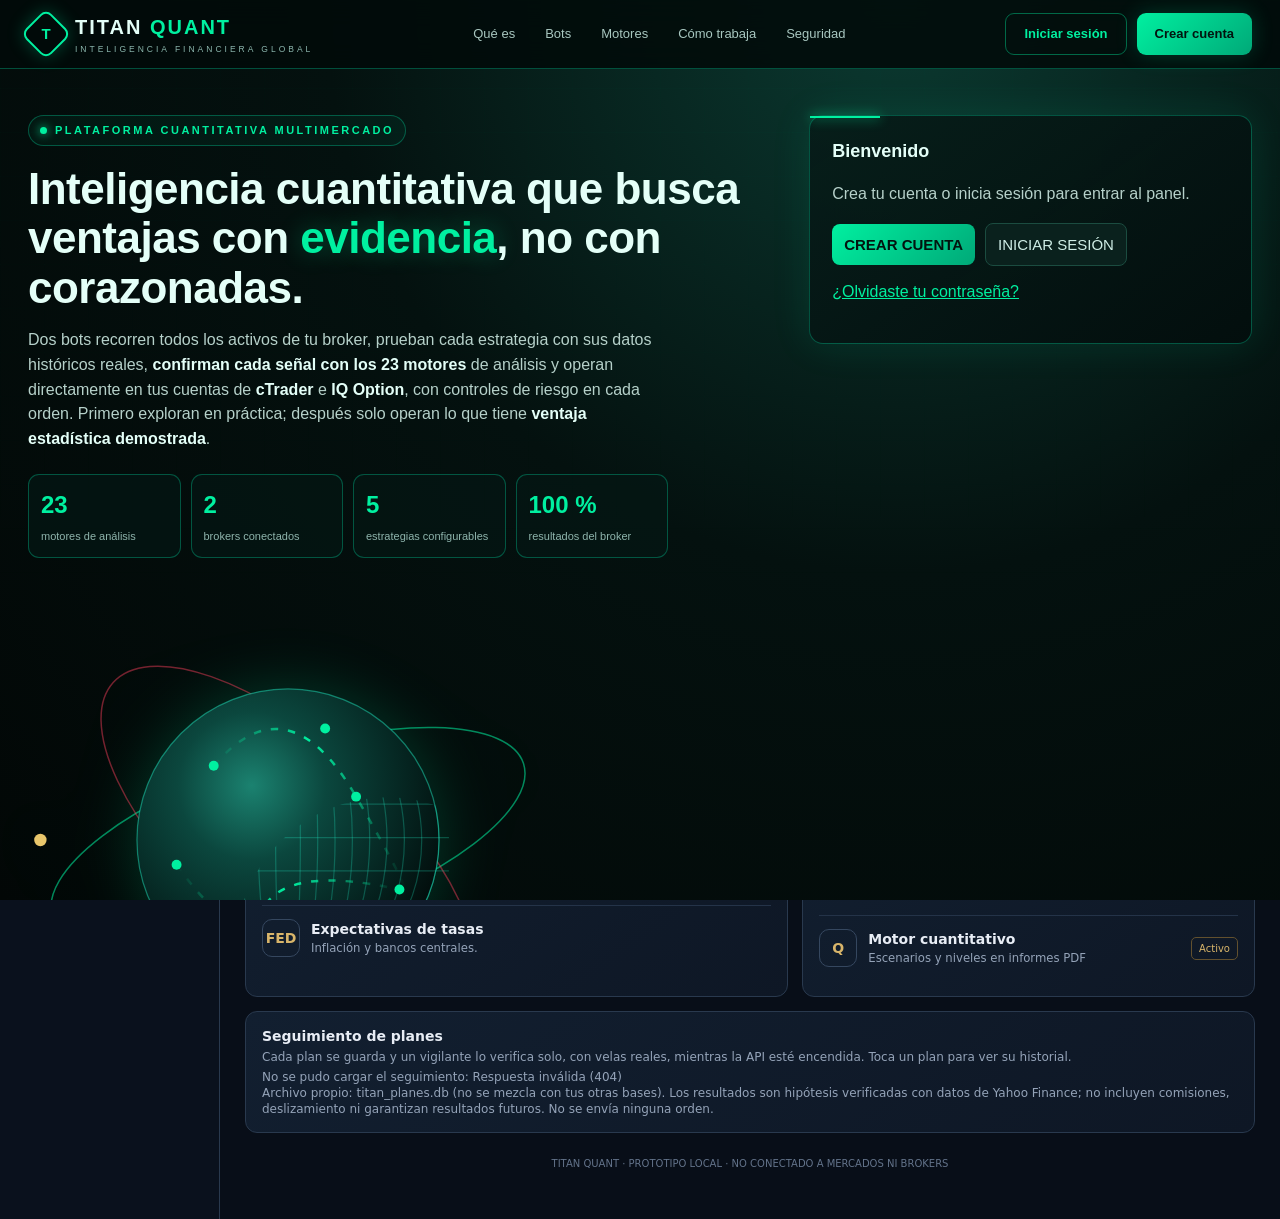
==== commit d433d5bf: "TITAN QUANT: retira el Laboratorio de la barra y evita el cargador antiguo de Historial - El botón «" ====
--- a/TITAN_QUANT/web/index.html
+++ b/TITAN_QUANT/web/index.html
@@ -1,4 +1,4 @@
-<!doctype html><html lang="es"><head><meta charset="utf-8"><meta name="viewport" content="width=device-width,initial-scale=1"><title>TITAN QUANT</title><link rel="stylesheet" href="tq.css?v=20261109q"><script src="tq_auth.js?v=20261109q"></script>
+<!doctype html><html lang="es"><head><meta charset="utf-8"><meta name="viewport" content="width=device-width,initial-scale=1"><title>TITAN QUANT</title><link rel="stylesheet" href="tq.css?v=20261109t"><script src="tq_auth.js?v=20261109t"></script>
 <style>
 :root{--bg:#080e18;--p:#111d2d;--line:#29394e;--txt:#e8edf5;--muted:#94a3b8;--gold:#d8b56a;--green:#59c49a}*{box-sizing:border-box}body{margin:0;background:var(--bg);color:var(--txt);font:14px system-ui,Arial}.app{display:grid;grid-template-columns:220px 1fr;min-height:100vh}.side{padding:20px 14px;background:#0a111d;border-right:1px solid var(--line)}.brand{font-size:16px;font-weight:800;letter-spacing:2px;color:var(--gold);padding:12px 8px 25px}.nav button{width:100%;text-align:left;padding:11px;margin:3px 0;border-radius:8px;border:1px solid transparent;background:none;color:var(--muted);cursor:pointer}.nav button.active,.nav button:hover{background:#19273a;border-color:#35455a;color:var(--gold)}.top{height:62px;border-bottom:1px solid var(--line);display:flex;align-items:center;justify-content:space-between;padding:0 24px;gap:10px}.muted{color:var(--muted);font-size:12px}.pill{color:var(--gold);border:1px solid #62502e;padding:6px 8px;border-radius:6px;font-size:10px}.content{padding:25px;max-width:1300px;width:100%;margin:auto}.view{display:none}.view.active{display:block}.head{margin-bottom:20px}.eyebrow{color:var(--gold);font-size:10px;letter-spacing:2px;text-transform:uppercase}.head h1{font-size:27px;margin:6px 0}.grid{display:grid;gap:14px}.four{grid-template-columns:repeat(4,1fr)}.two{grid-template-columns:1.2fr 1fr}.card{background:linear-gradient(145deg,#121f30,#0e1725);border:1px solid var(--line);border-radius:12px;padding:16px;min-width:0}.card small{color:var(--muted)}.big{font-size:24px;font-weight:750;margin:9px 0}.up{color:var(--green)}.row{display:flex;align-items:center;gap:11px;padding:13px 0;border-bottom:1px solid #243348}.row:last-child{border:0}.icon{width:38px;height:38px;border:1px solid #35475f;border-radius:10px;display:grid;place-items:center;color:var(--gold);font-weight:800;flex-shrink:0}.grow{flex:1;min-width:0}.grow b{display:block}.grow small{display:block;margin-top:4px}.btn,select,input,textarea{font:inherit;border-radius:8px}.btn{background:#1a293d;color:var(--txt);border:1px solid #394b62;padding:9px 12px;cursor:pointer}.primary{background:linear-gradient(135deg,#d8b56a,#b48c43);color:#17130a;border:0;font-weight:750}.field{display:block;width:100%;padding:11px;background:#0a1421;color:var(--txt);border:1px solid #33445a;margin-top:7px}.formrow{margin:0 0 14px}.label{display:block;color:#c0cada;font-size:12px}.hint,.result{background:#0a1421;border:1px solid #394052;padding:12px;border-radius:9px;color:#b6c2d2;margin-top:14px;font-size:12px;overflow-wrap:anywhere}.result{white-space:pre-wrap}.tag{font-size:10px;color:var(--gold);border:1px solid #62502e;padding:5px 7px;border-radius:5px}.chart{width:100%;height:210px}.mobile{display:none;background:#101d2c;color:white;border:1px solid var(--line);padding:8px;max-width:135px}.footer{text-align:center;color:#63738a;font-size:10px;padding:25px 0}
 @media(max-width:850px){.four{grid-template-columns:repeat(2,1fr)}.two{grid-template-columns:1fr}.content{padding:20px 15px}}
@@ -355,7 +355,7 @@
     } catch (e) { card.textContent = 'No se pudieron cargar las alertas: ' + e.message; }
   }
   function enlazarNavegacion() {
-    const alIr = v => { if (v === 'history') cargarHistorial(); if (v === 'alerts' && !(window.RENDER && window.RENDER.alerts)) cargarAlertas(); };
+    const alIr = v => { if (v === 'history' && !(window.RENDER && window.RENDER.history)) cargarHistorial(); if (v === 'alerts' && !(window.RENDER && window.RENDER.alerts)) cargarAlertas(); };
     document.querySelectorAll('[data-view]').forEach(b => b.addEventListener('click', () => alIr(b.dataset.view)));
     const m = $('mobileNav'); if (m) m.addEventListener('change', e => alIr(e.target.value));
   }
@@ -1917,4 +1917,4 @@
   setInterval(() => { if (!document.hidden && activa()) { cargarMet(); cargarApr(); } }, 30000);
 })();
 </script>
-<script src="tq_portada.js?v=20261109q"></script><script src="tq_noticias.js?v=20261109q"></script><script src="tq_centro.js?v=20261109q"></script><script src="tq_app.js?v=20261109q"></script></body></html>+<script src="tq_portada.js?v=20261109t"></script><script src="tq_noticias.js?v=20261109t"></script><script src="tq_centro.js?v=20261109t"></script><script src="tq_app.js?v=20261109t"></script></body></html>
--- a/TITAN_QUANT/web/tq.css
+++ b/TITAN_QUANT/web/tq.css
@@ -226,3 +226,8 @@
 .tqc-bk{border-top:1px solid #1b2c3c;padding:9px 0}
 .tqc-bk-cab{display:flex;align-items:center;gap:8px;flex-wrap:wrap}
 @media (max-width:600px){.tqc-racks{grid-template-columns:1fr 1fr}.tqc-bk-cab .btn{padding:4px 8px}}
+/* Barra de módulos ABAJO: fija, horizontal, a lo ancho de la pantalla (fuera del encabezado con la marca TITAN). */
+body.tq-h .side{justify-content:space-between}
+body.tq-h .nav.tq-navabajo{position:fixed;left:0;right:0;bottom:0;z-index:70;display:flex;flex-wrap:nowrap;justify-content:safe center;gap:4px;margin:0;padding:8px 12px;order:0;flex-basis:auto;overflow-x:auto;overflow-y:hidden;background:rgba(2,11,10,.96);border-top:1px solid var(--line);box-shadow:0 -6px 22px rgba(0,0,0,.45);backdrop-filter:blur(16px)}
+body.tq-h{padding-bottom:62px}
+@media(max-width:900px){body.tq-h .nav.tq-navabajo{justify-content:flex-start;padding:6px 8px}body.tq-h .nav.tq-navabajo button{padding:8px 10px;font-size:11px}}
